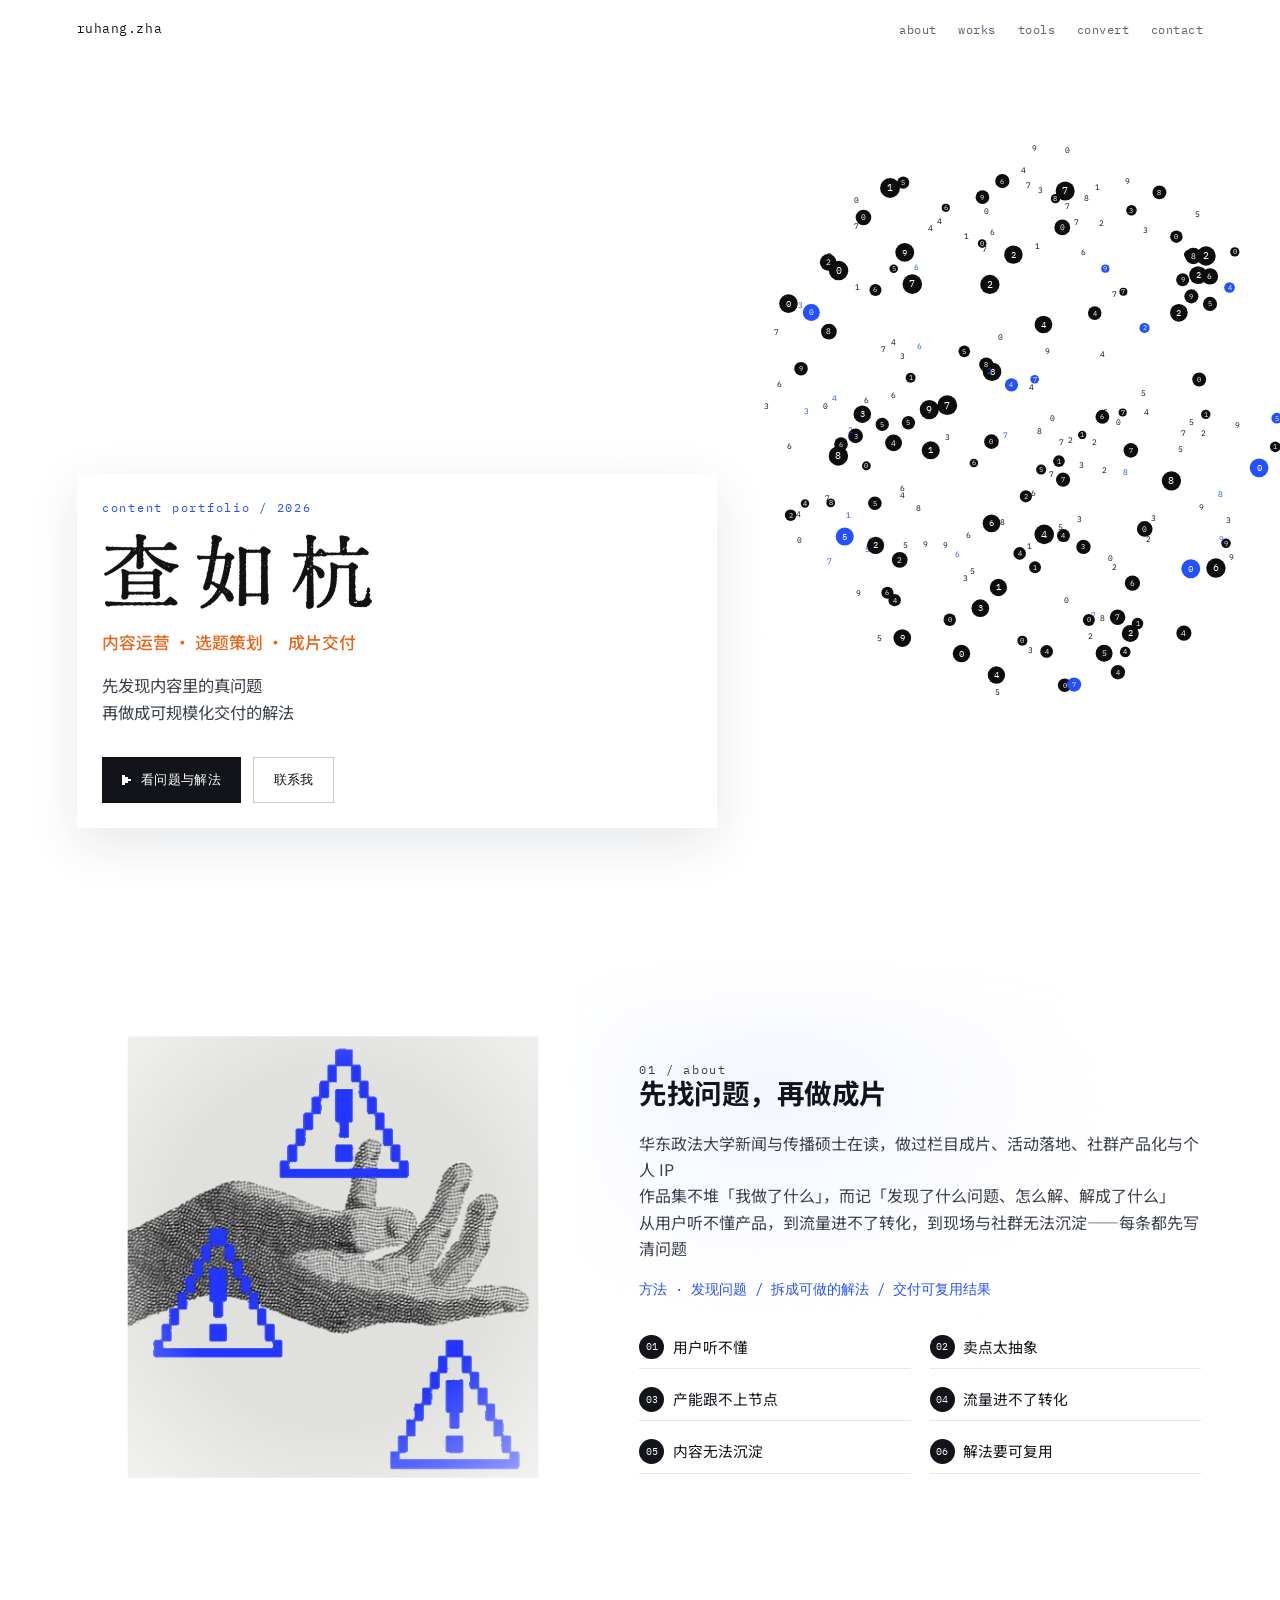
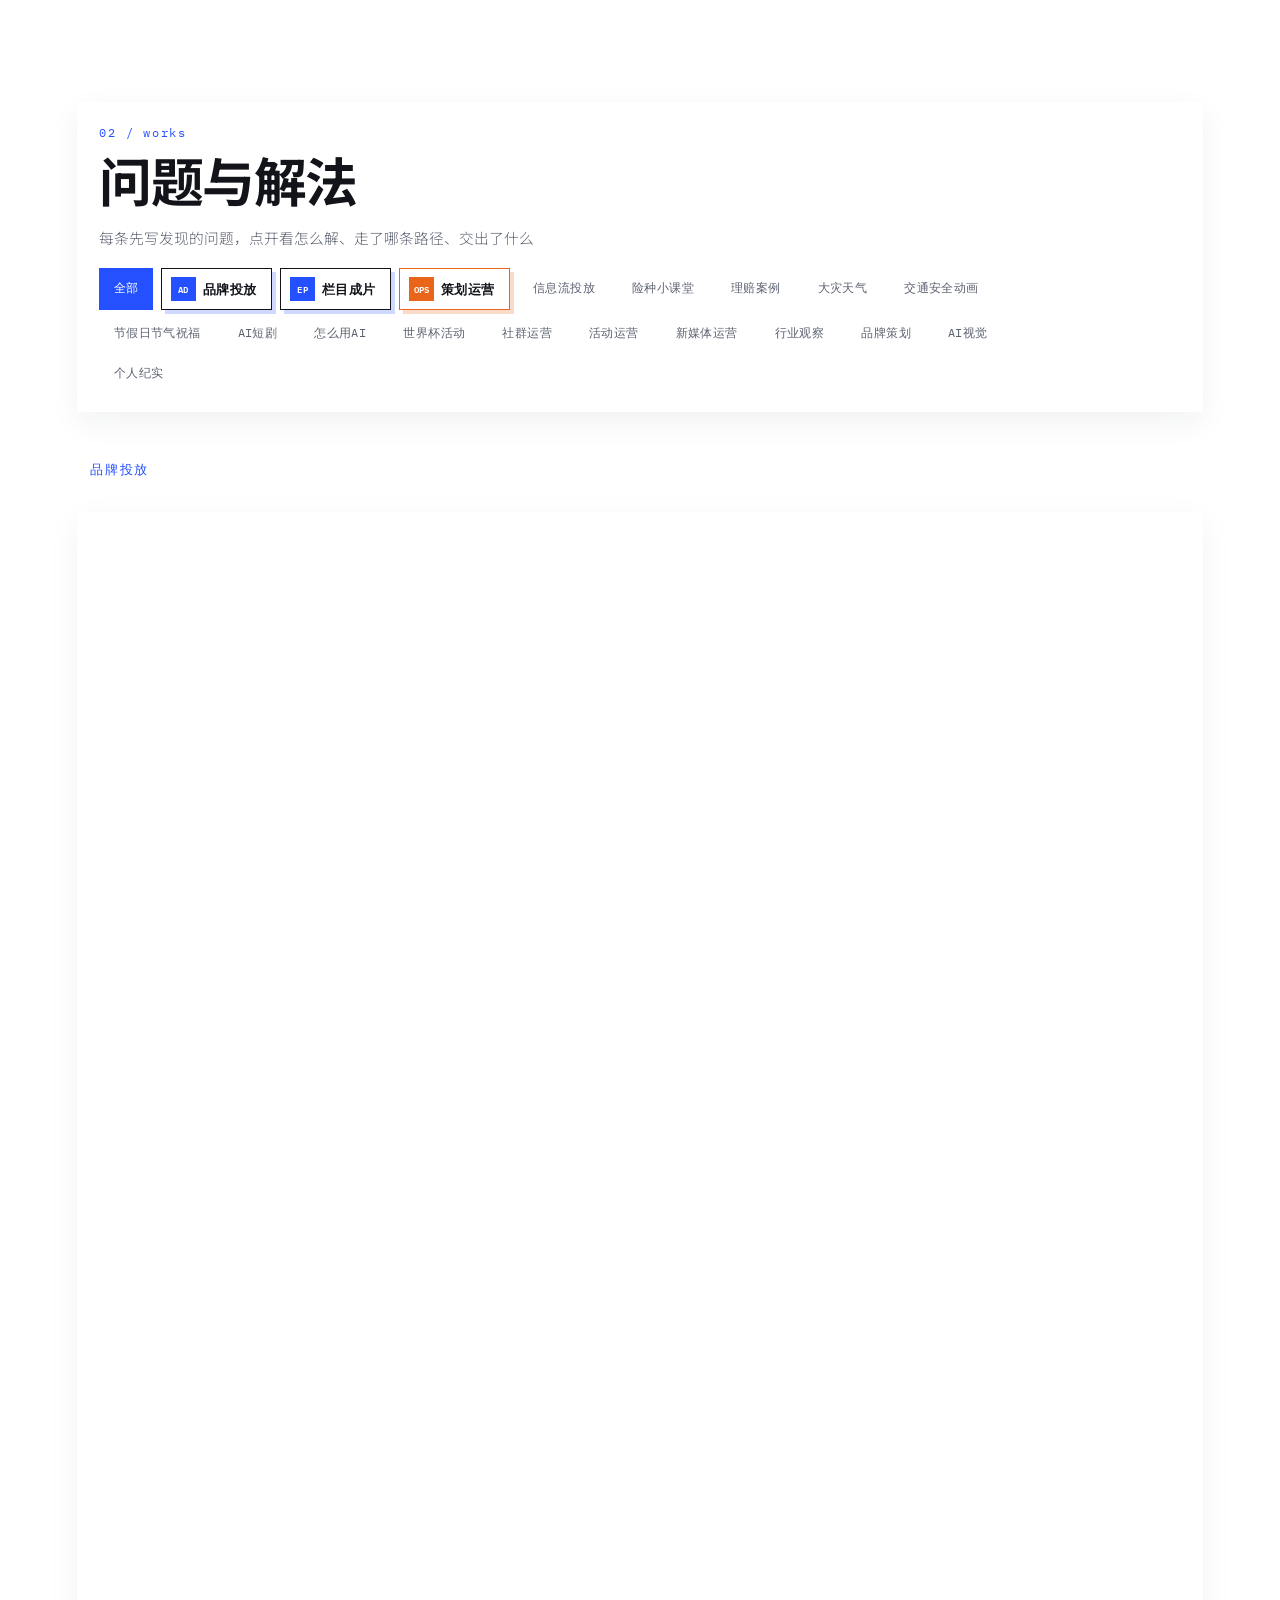
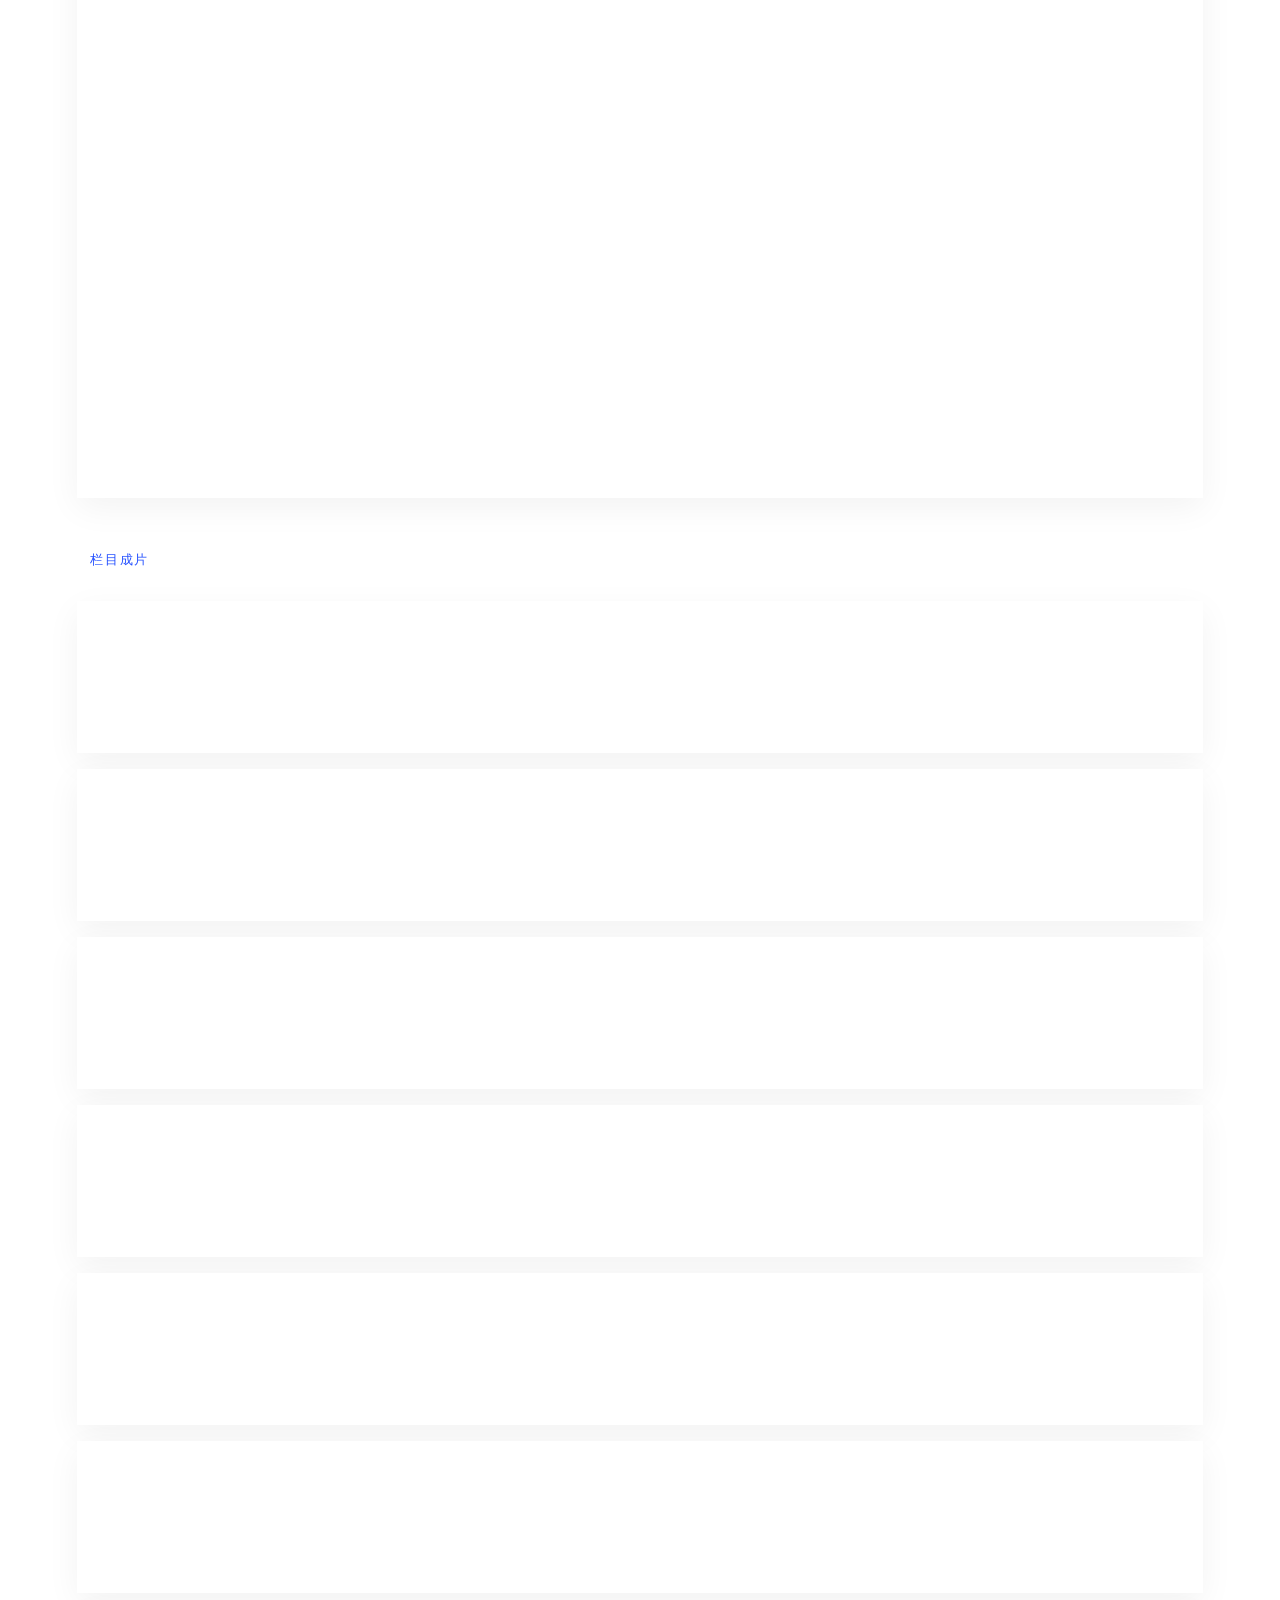
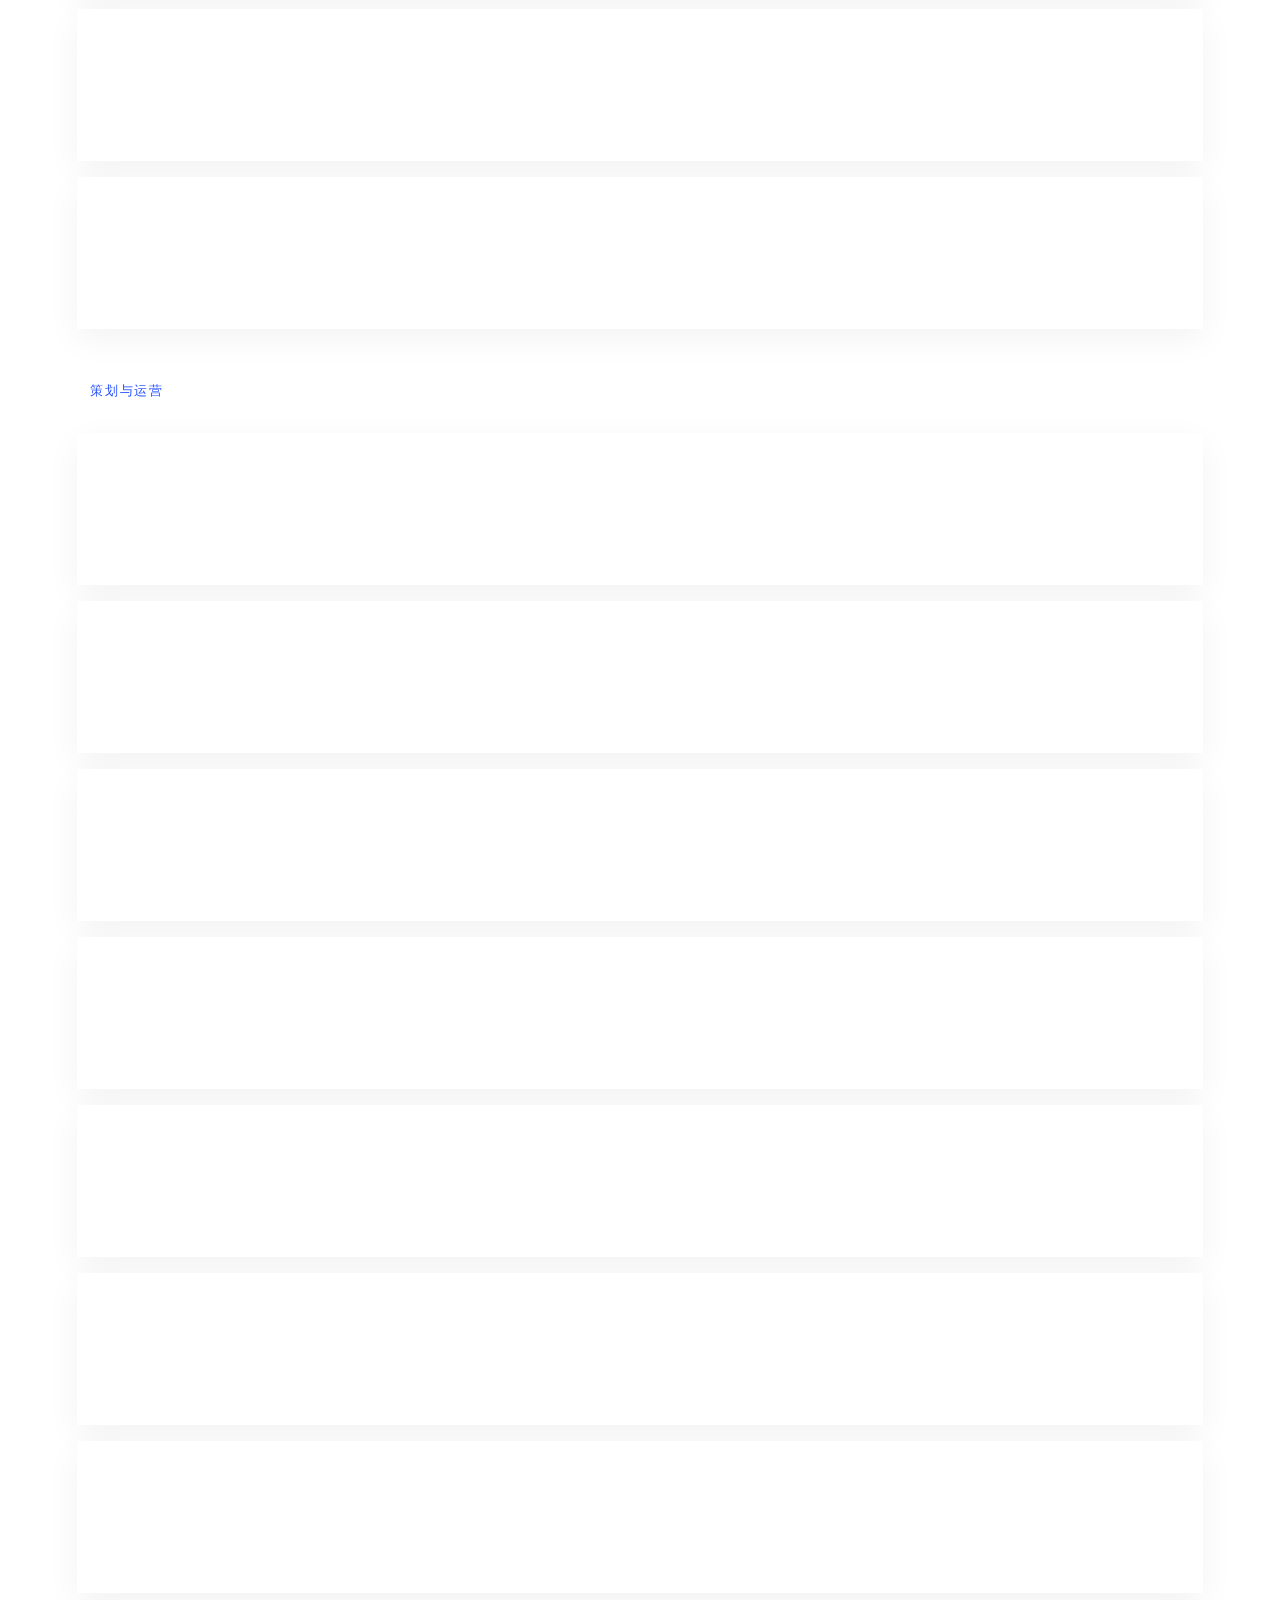
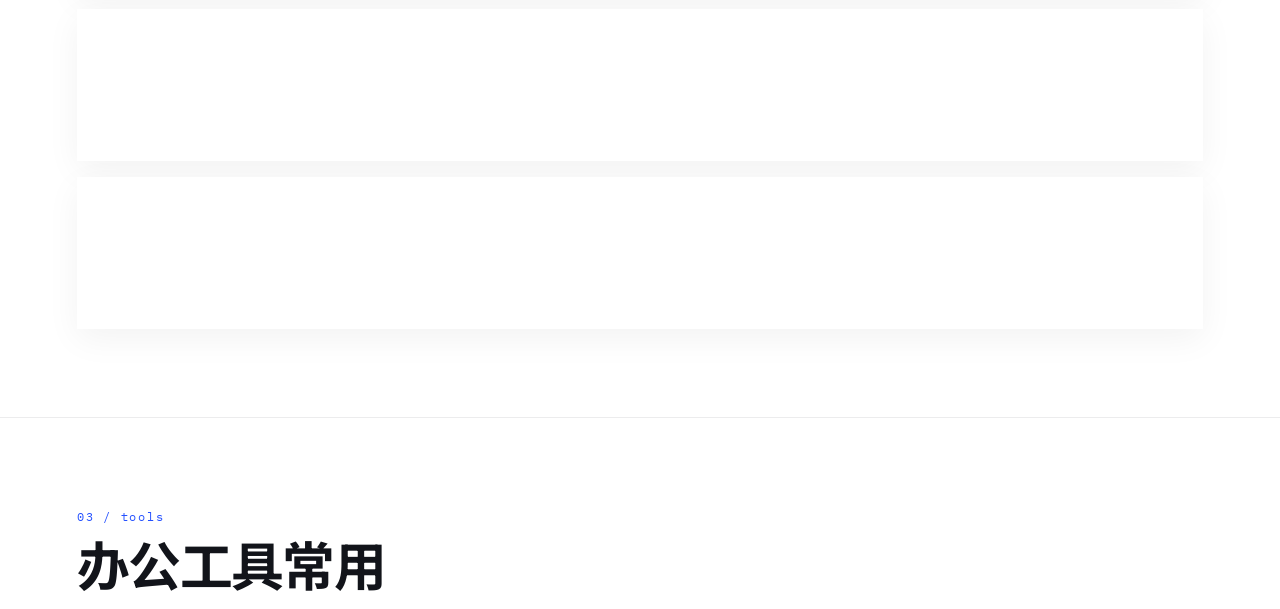
==== index.html @ 00131fa7 "Speed up first paint by shipping JPG covers and lighter page shell. Replace multi‑MB PNG covers with" ====
<!DOCTYPE html>
<html lang="zh-CN">
<head>
  <meta charset="UTF-8" />
  <meta name="viewport" content="width=device-width, initial-scale=1.0" />
  <title>查如杭 · 内容作品集</title>
  <meta name="description" content="查如杭 · 内容作品集。先找内容里的真问题，再做成可规模化交付的解法。" />
  <link rel="preconnect" href="https://fonts.googleapis.com" />
  <link rel="preconnect" href="https://fonts.gstatic.com" crossorigin />
  <link rel="preload" as="image" href="assets/hero-name-typewriter.jpg" fetchpriority="high" />
  <link href="https://fonts.googleapis.com/css2?family=IBM+Plex+Mono:wght@400;500&family=Noto+Sans+SC:wght@400;500;700&family=Noto+Serif+SC:wght@600;700&family=Syne:wght@600;700;800&display=swap" rel="stylesheet" media="print" onload="this.media='all'" />
  <noscript><link href="https://fonts.googleapis.com/css2?family=IBM+Plex+Mono:wght@400;500&family=Noto+Sans+SC:wght@400;500;700&family=Noto+Serif+SC:wght@600;700&family=Syne:wght@600;700;800&display=swap" rel="stylesheet" /></noscript>
  <link rel="stylesheet" href="styles.css?v=43" />
</head>
<body>
  <div class="page-bg" aria-hidden="true"></div>
  <div class="dot-grid" aria-hidden="true"></div>

  <header class="site-header">
    <a class="logo" href="#top">ruhang.zha</a>
    <nav class="nav">
      <a href="#about">about</a>
      <a href="#works">works</a>
      <a href="#stack">tools</a>
      <a href="convert/">convert</a>
      <a href="#contact">contact</a>
    </nav>
  </header>

  <main id="top">
    <section class="hero">
      <canvas class="hero-canvas" id="hero-canvas" aria-hidden="true"></canvas>
      <div class="hero-content">
        <p class="hero-brand">content portfolio / 2026</p>
        <h1 class="hero-name">
          <img src="assets/hero-name-typewriter.jpg" alt="查如杭" width="1237" height="366" decoding="async" fetchpriority="high" />
        </h1>
        <p class="hero-line">内容运营 · 选题策划 · 成片交付</p>
        <p class="hero-desc">先发现内容里的真问题<br />再做成可规模化交付的解法</p>
        <div class="hero-cta">
          <a class="btn btn-primary" href="#works">
            <span class="pixel-play" aria-hidden="true"></span>
            看问题与解法
          </a>
          <a class="btn btn-ghost" href="#contact">联系我</a>
        </div>
      </div>
    </section>

    <section class="about" id="about">
      <div class="about-grid">
        <div class="about-visual" aria-hidden="true">
          <img src="assets/ref-wire-padded.png?v=4" alt="" class="about-img" loading="lazy" decoding="async" />
        </div>
        <div class="about-copy">
          <p class="eyebrow">01 / about</p>
          <h2 class="section-title">先找问题，再做成片</h2>
          <p>华东政法大学新闻与传播硕士在读，做过栏目成片、活动落地、社群产品化与个人 IP<br />作品集不堆「我做了什么」，而记「发现了什么问题、怎么解、解成了什么」<br />从用户听不懂产品，到流量进不了转化，到现场与社群无法沉淀——每条都先写清问题</p>
          <p class="about-sub">方法 · 发现问题 / 拆成可做的解法 / 交付可复用结果</p>
          <ul class="about-tags">
            <li><i>01</i>用户听不懂</li>
            <li><i>02</i>卖点太抽象</li>
            <li><i>03</i>产能跟不上节点</li>
            <li><i>04</i>流量进不了转化</li>
            <li><i>05</i>内容无法沉淀</li>
            <li><i>06</i>解法要可复用</li>
          </ul>
        </div>
      </div>
    </section>

    <section class="works" id="works">
      <div class="works-head">
        <p class="eyebrow">02 / works</p>
        <h2 class="section-title">问题与解法</h2>
        <p class="works-lead">每条先写发现的问题，点开看怎么解、走了哪条路径、交出了什么</p>
        <div class="filters" id="filters" role="tablist" aria-label="作品筛选"></div>
      </div>
      <div class="works-list" id="works-list"></div>
    </section>

    <section class="stack" id="stack">
      <p class="eyebrow">03 / tools</p>
      <h2 class="section-title">办公工具常用</h2>
      <p class="stack-desc">日常内容生产与协作</p>
      <div class="stack-groups">
        <div class="stack-group">
          <h3>图片</h3>
          <div class="tool-list">
            <span class="tool-chip"><img loading="lazy" decoding="async" src="assets/icons/lovart.png" alt="" />Lovart</span>
            <span class="tool-chip"><img loading="lazy" decoding="async" src="assets/icons/midjourney.png?v=2" alt="" />Midjourney</span>
          </div>
        </div>
        <div class="stack-group">
          <h3>视频</h3>
          <div class="tool-list">
            <span class="tool-chip"><img loading="lazy" decoding="async" src="assets/icons/libtv.png" alt="" />LibTV</span>
            <span class="tool-chip"><img loading="lazy" decoding="async" src="assets/icons/oiioii.png" alt="" />oiioii</span>
            <span class="tool-chip"><img loading="lazy" decoding="async" src="assets/icons/jimeng.png" alt="" />即梦</span>
            <span class="tool-chip"><img loading="lazy" decoding="async" src="assets/icons/kling.png" alt="" />可灵</span>
            <span class="tool-chip"><img loading="lazy" decoding="async" src="assets/icons/tapnow.png" alt="" />TapNow</span>
          </div>
        </div>
        <div class="stack-group">
          <h3>AI 音乐</h3>
          <div class="tool-list">
            <span class="tool-chip"><img loading="lazy" decoding="async" src="assets/icons/suno.png" alt="" />Suno</span>
          </div>
        </div>
        <div class="stack-group">
          <h3>AI 音频</h3>
          <div class="tool-list">
            <span class="tool-chip"><img loading="lazy" decoding="async" src="assets/icons/fishaudio.png" alt="" />Fish Audio</span>
            <span class="tool-chip"><img loading="lazy" decoding="async" src="assets/icons/minimax.png" alt="" />Minimax</span>
          </div>
        </div>
        <div class="stack-group">
          <h3>后期</h3>
          <div class="tool-list">
            <span class="tool-chip"><img loading="lazy" decoding="async" src="assets/icons/jianying.png" alt="" />剪映</span>
            <span class="tool-chip"><img loading="lazy" decoding="async" src="assets/icons/capcut.png" alt="" />CapCut</span>
          </div>
        </div>
        <div class="stack-group">
          <h3>设计</h3>
          <div class="tool-list">
            <span class="tool-chip"><img loading="lazy" decoding="async" src="assets/icons/figma.svg" alt="" />Figma</span>
          </div>
        </div>
        <div class="stack-group">
          <h3>协作 / 知识库</h3>
          <div class="tool-list">
            <span class="tool-chip"><img loading="lazy" decoding="async" src="assets/icons/obsidian.svg" alt="" />Obsidian</span>
            <span class="tool-chip"><img loading="lazy" decoding="async" src="assets/icons/feishu.png" alt="" />飞书</span>
          </div>
        </div>
        <div class="stack-group">
          <h3>AI 工具</h3>
          <div class="tool-list">
            <span class="tool-chip"><img loading="lazy" decoding="async" src="assets/icons/cursor.png" alt="" />Cursor</span>
            <span class="tool-chip"><img loading="lazy" decoding="async" src="assets/icons/claude.png" alt="" />Claude Code</span>
          </div>
        </div>
      </div>
    </section>

    <section class="contact" id="contact">
      <p class="eyebrow">04 / contact</p>
      <h2 class="section-title">期待交流</h2>
      <p class="contact-desc">如有内容运营 / AIGC / 新媒体实习或校招机会，欢迎与我联系。</p>
      <div class="contact-rows">
        <a class="contact-row" href="mailto:3050932329@qq.com">
          <span>邮箱</span>
          <strong>3050932329@qq.com</strong>
        </a>
        <a class="contact-row" href="tel:+8619011445164">
          <span>电话</span>
          <strong>190-1144-5164</strong>
        </a>
        <div class="contact-row">
          <span>城市</span>
          <strong>上海</strong>
        </div>
        <div class="contact-row">
          <span>在读</span>
          <strong>华东政法大学 · 新闻与传播硕士</strong>
        </div>
      </div>
    </section>
  </main>

  <footer class="site-footer">
    <p>© <span id="year"></span> 查如杭 · content portfolio</p>
    <p class="footer-note">make things with data · hands · prompts · <a href="convert/">FreeConvert concept · image converter</a></p>
  </footer>

  <div class="player" id="player" hidden>
    <button class="player-close" id="player-close" aria-label="关闭">×</button>
    <div class="player-frame">
      <div class="player-media" id="player-media">
        <div class="player-loading" id="player-loading" hidden>
          <span class="player-loading__spin" aria-hidden="true"></span>
          <span>视频加载中…</span>
        </div>
        <video id="player-video" controls playsinline preload="none"></video>
      </div>
      <div class="player-meta">
        <h3 id="player-title"></h3>
        <p id="player-info"></p>
        <div id="player-detail" class="player-detail"></div>
      </div>
    </div>
  </div>

  <script src="works.js?v=43" defer></script>
  <script src="app.js?v=43" defer></script>
</body>
</html>
---- styles.css ----
:root {
  --bg: #ffffff;
  --bg-soft: #ffffff;
  --ink: #12141a;
  --muted: #5c6170;
  --line: rgba(18, 20, 26, 0.1);
  --glass: rgba(255, 255, 255, 0.92);
  --glass-strong: #ffffff;
  --blue: #2450ff;
  --blue-soft: rgba(36, 80, 255, 0.14);
  --cobalt: #1f4bff;
  --orange: #e8651a;
  --olive: #8a8f3d;
  --font-display: "Syne", "Noto Sans SC", sans-serif;
  --font-serif: "Noto Serif SC", "Songti SC", "STSong", serif;
  --font-body: "Noto Sans SC", "Syne", sans-serif;
  --font-mono: "IBM Plex Mono", ui-monospace, monospace;
  --ease: cubic-bezier(0.22, 1, 0.36, 1);
  --radius: 0;
  --blur: 18px;
}

*,
*::before,
*::after {
  box-sizing: border-box;
}

html {
  scroll-behavior: smooth;
}

body {
  margin: 0;
  min-height: 100vh;
  color: var(--ink);
  font-family: var(--font-body);
  background: #ffffff;
  line-height: 1.65;
  overflow-x: hidden;
}

.page-bg {
  position: fixed;
  inset: 0;
  z-index: 0;
  pointer-events: none;
  overflow: hidden;
  background: #ffffff;
}

.page-bg__pool,
.page-bg__caustic,
.page-bg__apple-stage,
.page-bg__apple,
.page-bg__ripple,
.page-bg__veil {
  display: none;
}

@keyframes pool-drift {
  from { transform: scale(1.02) translate3d(0, 0, 0); }
  to { transform: scale(1.08) translate3d(-1.5%, 1%, 0); }
}

@keyframes caustic-shift {
  from { opacity: 0.2; transform: translate3d(0, 0, 0); }
  to { opacity: 0.34; transform: translate3d(1%, -1%, 0); }
}

@keyframes apple-bob {
  0%, 100% { transform: translate3d(0, 0, 0) rotate(-1.5deg); }
  50% { transform: translate3d(0, -14px, 0) rotate(1.5deg); }
}

@keyframes ripple-out {
  0% {
    opacity: 0.55;
    transform: translate(-50%, -50%) scale(0.5);
  }
  70% {
    opacity: 0.12;
  }
  100% {
    opacity: 0;
    transform: translate(-50%, -50%) scale(1.55);
  }
}

@media (prefers-reduced-motion: reduce) {
  .page-bg__pool,
  .page-bg__caustic,
  .page-bg__apple,
  .page-bg__ripple {
    animation: none;
  }
}

.dot-grid {
  display: none;
}

a {
  color: inherit;
  text-decoration: none;
}

img,
video {
  display: block;
  max-width: 100%;
}

.site-header,
main,
.site-footer,
.player {
  position: relative;
  z-index: 1;
}

.site-header {
  position: fixed;
  top: 0;
  left: 0;
  right: 0;
  z-index: 40;
  display: flex;
  justify-content: space-between;
  align-items: center;
  padding: 1.15rem 6vw;
  background: linear-gradient(180deg, rgba(255, 255, 255, 0.9), rgba(255, 255, 255, 0.55));
  backdrop-filter: blur(var(--blur)) saturate(1.2);
  -webkit-backdrop-filter: blur(var(--blur)) saturate(1.2);
  border-bottom: 1px solid rgba(255, 255, 255, 0.65);
}

.logo {
  font-family: var(--font-mono);
  font-size: 0.82rem;
  letter-spacing: 0.04em;
  text-transform: lowercase;
}

.nav {
  display: flex;
  gap: 1.35rem;
  font-family: var(--font-mono);
  font-size: 0.78rem;
  letter-spacing: 0.04em;
  text-transform: lowercase;
  color: var(--muted);
}

.nav a:hover {
  color: var(--blue);
}

.hero {
  position: relative;
  min-height: 100vh;
  display: grid;
  align-items: end;
  padding: 7rem 6vw 4.5rem;
  overflow: hidden;
}

.hero-canvas {
  position: absolute;
  inset: 0;
  width: 100%;
  height: 100%;
  z-index: 0;
}

.hero-content {
  position: relative;
  z-index: 1;
  max-width: 640px;
  padding: 1.4rem 1.5rem 1.5rem;
  background: var(--glass);
  border: 1px solid rgba(255, 255, 255, 0.85);
  box-shadow: 0 16px 48px rgba(18, 30, 50, 0.1);
  backdrop-filter: blur(22px) saturate(1.2);
  -webkit-backdrop-filter: blur(22px) saturate(1.2);
  animation: rise 0.9s var(--ease) both;
}

.hero-brand,
.eyebrow {
  margin: 0 0 0.85rem;
  font-family: var(--font-mono);
  font-size: 0.78rem;
  letter-spacing: 0.14em;
  text-transform: lowercase;
  color: var(--blue);
}

.hero-name {
  margin: 0;
  line-height: 0;
  max-width: min(100%, 17rem);
}

.hero-name img {
  width: 100%;
  height: auto;
}

.hero-line {
  margin: 1.1rem 0 0;
  font-size: 1.05rem;
  font-weight: 500;
  color: var(--orange);
}

.hero-desc {
  margin: 0.95rem 0 0;
  max-width: 32rem;
  color: #3a3f4c;
  font-size: 1.02rem;
  font-weight: 400;
}

.hero-cta {
  display: flex;
  flex-wrap: wrap;
  gap: 0.75rem;
  margin-top: 2rem;
}

.btn {
  display: inline-flex;
  align-items: center;
  gap: 0.55rem;
  min-height: 2.85rem;
  padding: 0 1.2rem;
  border: 1.5px solid transparent;
  font-family: var(--font-mono);
  font-size: 0.82rem;
  letter-spacing: 0.03em;
  transition: transform 0.25s var(--ease), background 0.25s var(--ease), color 0.25s var(--ease), border-color 0.25s var(--ease);
}

.btn:hover {
  transform: translateY(-2px);
}

.btn-primary {
  background: var(--ink);
  color: #fff;
}

.btn-primary:hover {
  background: var(--blue);
}

.btn-ghost {
  border-color: rgba(18, 20, 26, 0.22);
  background: var(--glass);
  backdrop-filter: blur(8px);
  -webkit-backdrop-filter: blur(8px);
}

.btn-ghost:hover {
  border-color: var(--blue);
  color: var(--blue);
}

.pixel-play {
  width: 10px;
  height: 10px;
  background:
    linear-gradient(#fff, #fff) 0 0 / 3px 10px no-repeat,
    linear-gradient(#fff, #fff) 3px 2px / 3px 6px no-repeat,
    linear-gradient(#fff, #fff) 6px 4px / 3px 2px no-repeat;
}

.about,
.works,
.stack,
.contact {
  padding: 5.5rem 6vw;
}

.section-title {
  margin: 0;
  font-family: var(--font-display);
  font-size: clamp(2rem, 4.8vw, 3.3rem);
  font-weight: 700;
  line-height: 1.12;
  letter-spacing: -0.03em;
}

.about-grid {
  display: grid;
  grid-template-columns: 0.95fr 1.05fr;
  gap: 2.5rem 3rem;
  align-items: center;
}

.about-visual {
  position: relative;
  aspect-ratio: 1 / 1.05;
  padding: 0;
  background: transparent;
  border: none;
  box-shadow: none;
  overflow: visible;
  -webkit-mask-image: radial-gradient(
    ellipse 78% 78% at 50% 48%,
    #000 42%,
    rgba(0, 0, 0, 0.55) 68%,
    transparent 100%
  );
  mask-image: radial-gradient(
    ellipse 78% 78% at 50% 48%,
    #000 42%,
    rgba(0, 0, 0, 0.55) 68%,
    transparent 100%
  );
}

.about-visual::before {
  content: "";
  position: absolute;
  inset: 12%;
  border-radius: 48% 44% 50% 46%;
  background:
    radial-gradient(ellipse at 45% 40%, rgba(164, 186, 255, 0.18), transparent 70%),
    radial-gradient(ellipse at 55% 65%, rgba(255, 255, 255, 0.35), transparent 62%);
  filter: blur(22px);
  z-index: 0;
  pointer-events: none;
}

.about-visual::after {
  display: none;
}

.about-img {
  position: relative;
  z-index: 1;
  width: 100%;
  height: 100%;
  object-fit: contain;
  object-position: center center;
  transform: scale(0.96);
  filter: none;
  mix-blend-mode: normal;
}

.about-copy {
  position: relative;
  padding: 0.35rem 0.15rem 0.2rem;
  background: transparent;
  border: none;
  box-shadow: none;
}

.about-copy::before {
  content: "";
  position: absolute;
  inset: -8% -6% -10% -8%;
  z-index: -1;
  background:
    radial-gradient(ellipse 70% 55% at 28% 18%, rgba(36, 80, 255, 0.05), transparent 70%),
    radial-gradient(ellipse 85% 70% at 60% 55%, rgba(255, 255, 255, 0.55), transparent 72%);
  filter: blur(28px);
  pointer-events: none;
}

.about-copy .section-title {
  color: var(--ink);
  font-size: clamp(1.35rem, 2.15vw, 1.95rem);
  line-height: 1.25;
  letter-spacing: -0.02em;
  white-space: nowrap;
}

.about-copy p {
  margin: 1rem 0 0;
  color: #3a3f4c;
  font-weight: 400;
}

.about-sub {
  color: var(--blue) !important;
  font-family: var(--font-mono);
  font-size: 0.86rem !important;
  font-weight: 400 !important;
}

.about-tags {
  display: grid;
  grid-template-columns: 1fr 1fr;
  gap: 0.55rem 1.2rem;
  margin: 1.6rem 0 0;
  padding: 0;
  list-style: none;
}

.about-tags li {
  display: flex;
  align-items: center;
  gap: 0.55rem;
  padding: 0.55rem 0;
  border-bottom: 1px solid var(--line);
  font-size: 0.92rem;
}

.about-tags i {
  display: inline-grid;
  place-items: center;
  width: 1.55rem;
  height: 1.55rem;
  border-radius: 50%;
  background: var(--ink);
  color: #fff;
  font-family: var(--font-mono);
  font-style: normal;
  font-size: 0.65rem;
}

.works-head {
  margin-bottom: 2.2rem;
  padding: 1.2rem 1.35rem 1.35rem;
  background: rgba(255, 255, 255, 0.9);
  border: 1px solid rgba(255, 255, 255, 0.95);
  box-shadow: 0 10px 28px rgba(18, 30, 50, 0.06);
  backdrop-filter: blur(16px);
  -webkit-backdrop-filter: blur(16px);
}

.works-group-title {
  margin: 1.6rem 0 0.4rem;
  padding: 0.55rem 0.85rem;
  display: inline-block;
  background: rgba(255, 255, 255, 0.88);
  font-family: var(--font-mono);
  font-size: 0.82rem;
  font-weight: 500;
  letter-spacing: 0.12em;
  text-transform: uppercase;
  color: var(--blue);
}

.works-group-title:first-child {
  margin-top: 0.2rem;
}

.filters {
  display: flex;
  flex-wrap: wrap;
  gap: 0.5rem;
  max-width: 920px;
  margin-top: 1.15rem;
}

.filter-btn {
  appearance: none;
  border: 1px solid rgba(255, 255, 255, 0.55);
  background: var(--glass);
  color: var(--muted);
  padding: 0.4rem 0.85rem;
  font-family: var(--font-mono);
  font-size: 0.76rem;
  letter-spacing: 0.03em;
  cursor: pointer;
  backdrop-filter: blur(10px);
  -webkit-backdrop-filter: blur(10px);
  transition: all 0.25s var(--ease);
}

.filter-btn:hover,
.filter-btn.active {
  color: #fff;
  background: var(--blue);
  border-color: var(--blue);
}

.filter-btn.filter-group {
  display: inline-flex;
  align-items: center;
  gap: 0.45rem;
  min-height: 2.4rem;
  padding: 0.45rem 0.95rem 0.45rem 0.55rem;
  border: 1.5px solid var(--ink);
  background: #fff;
  color: var(--ink);
  font-size: 0.84rem;
  font-weight: 600;
  letter-spacing: 0.02em;
  box-shadow: 4px 4px 0 rgba(36, 80, 255, 0.22);
}

.filter-btn.filter-group-personal {
  border-color: var(--orange);
  box-shadow: 4px 4px 0 rgba(232, 101, 26, 0.24);
}

.filter-btn.filter-group:hover,
.filter-btn.filter-group.active {
  background: var(--ink);
  border-color: var(--ink);
  color: #fff;
  box-shadow: 4px 4px 0 rgba(36, 80, 255, 0.35);
}

.filter-btn.filter-group-personal:hover,
.filter-btn.filter-group-personal.active {
  background: var(--orange);
  border-color: var(--orange);
  color: #fff;
  box-shadow: 4px 4px 0 rgba(232, 101, 26, 0.35);
}

.filter-group-mark {
  display: inline-grid;
  place-items: center;
  width: 1.55rem;
  height: 1.55rem;
  background: var(--blue);
  color: #fff;
  font-size: 0.58rem;
  font-weight: 600;
  letter-spacing: 0.04em;
}

.filter-group-personal .filter-group-mark {
  background: var(--orange);
}

.filter-btn.filter-group.active .filter-group-mark,
.filter-btn.filter-group:hover .filter-group-mark {
  background: #fff;
  color: var(--ink);
}

.filter-btn.filter-group-personal.active .filter-group-mark,
.filter-btn.filter-group-personal:hover .filter-group-mark {
  background: #fff;
  color: var(--orange);
}

.works-list {
  display: flex;
  flex-direction: column;
  gap: 1rem;
}

.work-item {
  display: flex;
  align-items: stretch;
  min-height: 0;
  background: var(--glass);
  border: 1px solid rgba(255, 255, 255, 0.6);
  border-top: 1px solid rgba(255, 255, 255, 0.6);
  backdrop-filter: blur(var(--blur)) saturate(1.1);
  -webkit-backdrop-filter: blur(var(--blur)) saturate(1.1);
  box-shadow: 0 10px 32px rgba(18, 20, 26, 0.05);
  cursor: pointer;
  content-visibility: auto;
  contain-intrinsic-size: auto 220px;
  transition: transform 0.4s var(--ease), box-shadow 0.4s var(--ease), background 0.4s var(--ease);
  animation: rise 0.75s var(--ease) both;
}

.work-item:hover {
  transform: translateY(-3px);
  background: var(--glass-strong);
  box-shadow: 0 16px 40px rgba(36, 80, 255, 0.12);
}

.work-item[data-accent="orange"]:hover {
  box-shadow: 0 16px 40px rgba(232, 101, 26, 0.14);
}

.work-media {
  position: relative;
  flex: 0 0 112px;
  width: 112px;
  height: 150px;
  align-self: center;
  background: #d5dae3;
  overflow: hidden;
}

.work-media img {
  position: absolute;
  inset: 0;
  width: 100%;
  height: 100%;
  max-width: none;
  object-fit: cover;
  object-position: center top;
  filter: grayscale(0.15) contrast(1.05);
  transition: transform 0.7s var(--ease), filter 0.7s var(--ease);
}

.work-item:hover .work-media img {
  transform: scale(1.04);
  filter: grayscale(0) contrast(1.08);
}

.work-media::after {
  content: "";
  position: absolute;
  inset: 0;
  background: radial-gradient(circle, rgba(13, 13, 13, 0.2) 1px, transparent 1.2px);
  background-size: 7px 7px;
  opacity: 0.28;
  mix-blend-mode: multiply;
  pointer-events: none;
  transition: opacity 0.4s var(--ease);
}

.work-item:hover .work-media::after {
  opacity: 0.08;
}

.work-play {
  position: absolute;
  inset: 0;
  display: grid;
  place-items: center;
  z-index: 1;
}

.work-badge {
  position: absolute;
  top: 0.55rem;
  left: 0.55rem;
  z-index: 2;
  padding: 0.18rem 0.45rem;
  background: rgba(18, 20, 26, 0.82);
  color: #fff;
  font-family: var(--font-mono);
  font-size: 0.62rem;
  letter-spacing: 0.04em;
}

.work-play span {
  width: 2.4rem;
  height: 2.4rem;
  display: grid;
  place-items: center;
  border-radius: 50%;
  background: var(--ink);
  color: #fff;
  font-family: var(--font-mono);
  font-size: 0.68rem;
  transition: transform 0.3s var(--ease), background 0.3s var(--ease);
}

.work-item:hover .work-play span {
  transform: scale(1.08);
  background: var(--blue);
}

.work-item[data-accent="orange"]:hover .work-play span {
  background: var(--orange);
}

.work-body {
  display: flex;
  flex: 1 1 auto;
  flex-direction: column;
  justify-content: center;
  min-width: 0;
  padding: 1.15rem 1.4rem 1.15rem 1.25rem;
}

.work-meta {
  display: flex;
  flex-wrap: wrap;
  gap: 0.55rem;
  margin-bottom: 0.75rem;
  font-family: var(--font-mono);
  font-size: 0.72rem;
  letter-spacing: 0.06em;
  text-transform: uppercase;
  color: var(--muted);
}

.work-meta .index-dot {
  display: inline-grid;
  place-items: center;
  width: 1.35rem;
  height: 1.35rem;
  border-radius: 50%;
  background: var(--ink);
  color: #fff;
  font-size: 0.62rem;
}

.work-title {
  margin: 0;
  font-family: var(--font-display);
  font-size: clamp(1.45rem, 2.8vw, 2.1rem);
  font-weight: 700;
  line-height: 1.2;
  letter-spacing: -0.02em;
}

.work-desc {
  margin: 0.75rem 0 0;
  color: var(--muted);
  font-size: 0.95rem;
  font-weight: 300;
  max-width: 40rem;
}

.work-problem-label {
  display: inline-block;
  margin-right: 0.45rem;
  padding: 0.08rem 0.38rem;
  border: 1px solid rgba(36, 80, 255, 0.28);
  border-radius: 2px;
  font-family: var(--font-mono);
  font-size: 0.62rem;
  font-weight: 500;
  letter-spacing: 0.12em;
  text-transform: uppercase;
  color: var(--blue);
  vertical-align: 0.08em;
}

.works-lead {
  margin: 0.65rem 0 0;
  max-width: 36rem;
  color: var(--muted);
  font-size: 0.92rem;
  font-weight: 300;
}

.work-empty {
  padding: 2.5rem 0;
  color: var(--muted);
  border-top: 1px solid var(--line);
}

.stack,
.contact {
  border-top: 1px solid rgba(18, 20, 26, 0.08);
}

.stack > .eyebrow,
.stack > .section-title,
.stack > .stack-desc,
.contact > .eyebrow,
.contact > .section-title,
.contact > .contact-desc {
  position: relative;
}

.stack-desc,
.contact-desc {
  margin: 0.75rem 0 2rem;
  color: #3a3f4c;
}

.stack-groups {
  display: grid;
  grid-template-columns: repeat(2, minmax(0, 1fr));
  gap: 1.4rem 2rem;
  padding: 1.2rem 1.35rem 1.4rem;
  background: rgba(255, 255, 255, 0.9);
  border: 1px solid rgba(255, 255, 255, 0.95);
  box-shadow: 0 10px 28px rgba(18, 30, 50, 0.06);
  backdrop-filter: blur(16px);
  -webkit-backdrop-filter: blur(16px);
}

.contact-rows {
  display: flex;
  flex-direction: column;
  max-width: 560px;
  padding: 0.4rem 1.35rem 0.6rem;
  background: rgba(255, 255, 255, 0.9);
  border: 1px solid rgba(255, 255, 255, 0.95);
  box-shadow: 0 10px 28px rgba(18, 30, 50, 0.06);
  backdrop-filter: blur(16px);
  -webkit-backdrop-filter: blur(16px);
}

.stack-group {
  padding: 1.2rem 0;
  border-top: 1px solid var(--line);
}

.stack-group h3 {
  margin: 0 0 0.85rem;
  font-family: var(--font-mono);
  font-size: 0.78rem;
  font-weight: 500;
  letter-spacing: 0.08em;
  text-transform: uppercase;
  color: var(--blue);
}

.tool-list {
  display: flex;
  flex-wrap: wrap;
  gap: 0.55rem;
}

.tool-chip {
  display: inline-flex;
  align-items: center;
  gap: 0.45rem;
  padding: 0.4rem 0.7rem 0.4rem 0.4rem;
  border: 1px solid rgba(255, 255, 255, 0.55);
  background: var(--glass);
  backdrop-filter: blur(10px);
  -webkit-backdrop-filter: blur(10px);
  font-size: 0.9rem;
  font-weight: 500;
  transition: border-color 0.25s var(--ease), transform 0.25s var(--ease), box-shadow 0.25s var(--ease), background 0.25s var(--ease);
}

.tool-chip img {
  width: 1.45rem;
  height: 1.45rem;
  object-fit: contain;
  border-radius: 4px;
  background: #fff;
}

.tool-chip:hover {
  transform: translateY(-2px);
  border-color: rgba(36, 80, 255, 0.45);
  box-shadow: 4px 4px 0 rgba(36, 80, 255, 0.12);
}

.contact-row {
  display: flex;
  justify-content: space-between;
  gap: 1rem;
  padding: 1.1rem 0;
  border-bottom: 1px solid var(--line);
}

.contact-row span {
  font-family: var(--font-mono);
  font-size: 0.78rem;
  color: var(--muted);
}

.contact-row:hover strong {
  color: var(--blue);
}

.site-footer {
  display: flex;
  flex-wrap: wrap;
  justify-content: space-between;
  gap: 0.6rem;
  padding: 1.8rem 6vw 2.8rem;
  color: var(--muted);
  font-family: var(--font-mono);
  font-size: 0.75rem;
}

.footer-note {
  margin: 0;
  letter-spacing: 0.04em;
}

.footer-note a {
  color: var(--ink);
  text-decoration: underline;
  text-underline-offset: 3px;
}

.footer-note a:hover {
  color: var(--blue);
}

.player {
  position: fixed;
  inset: 0;
  z-index: 60;
  display: flex;
  flex-direction: column;
  align-items: center;
  justify-content: flex-start;
  overflow-x: hidden;
  overflow-y: auto;
  -webkit-overflow-scrolling: touch;
  overscroll-behavior: contain;
  padding: 1.25rem 1.25rem 2.5rem;
  background: rgba(243, 243, 241, 0.62);
  backdrop-filter: blur(22px) saturate(1.15);
  -webkit-backdrop-filter: blur(22px) saturate(1.15);
}

.player[hidden] {
  display: none;
}

.player-frame {
  width: min(920px, 100%);
  margin: 0.5rem auto 1.5rem;
  flex: 0 0 auto;
  background: var(--glass-strong);
  border: 1px solid rgba(255, 255, 255, 0.7);
  box-shadow: 0 24px 60px rgba(36, 80, 255, 0.14);
  backdrop-filter: blur(20px);
  -webkit-backdrop-filter: blur(20px);
}

.player-media {
  position: relative;
  background: #0d0d0d;
}

.player-frame video {
  width: 100%;
  max-height: min(56vh, 520px);
  aspect-ratio: 16 / 9;
  object-fit: contain;
  background: #0d0d0d;
  display: block;
}

.player-loading {
  position: absolute;
  inset: 0;
  z-index: 2;
  display: flex;
  flex-direction: column;
  align-items: center;
  justify-content: center;
  gap: 0.65rem;
  background: rgba(8, 10, 16, 0.72);
  color: rgba(255, 255, 255, 0.92);
  font-family: var(--font-mono);
  font-size: 0.78rem;
  letter-spacing: 0.06em;
  pointer-events: none;
}

.player-loading[hidden] {
  display: none;
}

.player-loading__spin {
  width: 1.35rem;
  height: 1.35rem;
  border: 2px solid rgba(255, 255, 255, 0.25);
  border-top-color: #fff;
  border-radius: 50%;
  animation: player-spin 0.7s linear infinite;
}

@keyframes player-spin {
  to {
    transform: rotate(360deg);
  }
}

.player-media[hidden] {
  display: none;
}

.player-meta {
  padding: 1.1rem 1.25rem 1.8rem;
}

.player-meta h3 {
  margin: 0;
  font-family: var(--font-display);
  font-size: 1.45rem;
  font-weight: 700;
}

.player-meta > p {
  margin: 0.35rem 0 0;
  font-family: var(--font-mono);
  font-size: 0.78rem;
  color: var(--muted);
}

.player-detail {
  margin-top: 1rem;
  display: flex;
  flex-direction: column;
  gap: 0.85rem;
}

.detail-gallery {
  display: grid;
  grid-template-columns: 1fr 1fr;
  gap: 0.65rem;
  margin-bottom: 0.4rem;
}

.detail-gallery--wide .detail-shot--hero {
  grid-column: 1 / -1;
}

.detail-shot {
  margin: 0;
  border: 1px solid var(--line);
  background: #ececea;
  overflow: hidden;
  transition: border-color 0.25s var(--ease), transform 0.25s var(--ease);
}

.detail-shot:hover {
  border-color: rgba(36, 80, 255, 0.35);
  transform: translateY(-1px);
}

.detail-shot img {
  width: 100%;
  aspect-ratio: 16 / 9;
  object-fit: contain;
  display: block;
  background: #ececea;
}

.detail-shot--hero img {
  aspect-ratio: 16 / 9;
  max-height: min(52vh, 480px);
  object-fit: contain;
  background: linear-gradient(165deg, #f7f6f3, #e8e9ed);
}

.player--deck .player-frame {
  width: min(1080px, 100%);
}

.player--deck .player-meta h3 {
  font-family: var(--font-serif);
  font-size: clamp(1.35rem, 2.4vw, 1.75rem);
}

.player-hero-img {
  width: 100%;
  max-height: min(56vh, 520px);
  aspect-ratio: 16 / 9;
  object-fit: contain;
  display: block;
  background: #ececea;
}

@media (max-width: 640px) {
  .detail-gallery {
    grid-template-columns: 1fr;
  }

  .detail-gallery--wide .detail-shot--hero {
    grid-column: auto;
  }
}

.episode-list {
  display: flex;
  flex-wrap: wrap;
  gap: 0.45rem;
  margin-bottom: 0.2rem;
}

.episode-btn {
  appearance: none;
  border: 1px solid rgba(18, 20, 26, 0.16);
  background: rgba(255, 255, 255, 0.65);
  color: var(--muted);
  padding: 0.35rem 0.75rem;
  font-family: var(--font-mono);
  font-size: 0.74rem;
  letter-spacing: 0.03em;
  cursor: pointer;
  transition: all 0.2s var(--ease);
}

.episode-btn:hover {
  border-color: rgba(36, 80, 255, 0.4);
  color: var(--blue);
}

.episode-btn.active {
  background: var(--ink);
  border-color: var(--ink);
  color: #fff;
}

.detail-row span {
  display: block;
  margin-bottom: 0.2rem;
  font-family: var(--font-mono);
  font-size: 0.7rem;
  letter-spacing: 0.1em;
  text-transform: uppercase;
  color: var(--blue);
}

.detail-row p {
  margin: 0;
  color: var(--muted);
  font-size: 0.94rem;
  font-weight: 300;
}

.detail-row--problem p {
  color: var(--ink);
  font-weight: 400;
}

.detail-links {
  margin: 0;
  padding: 0;
  list-style: none;
  display: grid;
  gap: 0.55rem;
}

.detail-links a {
  color: var(--blue);
  font-weight: 600;
  text-decoration: none;
  border-bottom: 1px solid rgba(36, 80, 255, 0.28);
}

.detail-links a:hover {
  border-bottom-color: var(--blue);
}

.detail-links .link-note {
  display: block;
  margin-top: 0.15rem;
  color: var(--muted);
  font-size: 0.82rem;
  font-weight: 300;
}

.player-close {
  position: sticky;
  top: 0.35rem;
  align-self: flex-end;
  z-index: 2;
  width: 2.5rem;
  height: 2.5rem;
  margin: 0 0 0.35rem;
  flex: 0 0 auto;
  border: 1px solid rgba(255, 255, 255, 0.65);
  border-radius: 50%;
  background: var(--glass-strong);
  backdrop-filter: blur(10px);
  -webkit-backdrop-filter: blur(10px);
  color: var(--ink);
  font-size: 1.35rem;
  line-height: 1;
  cursor: pointer;
}

.player-close:hover {
  background: var(--blue);
  border-color: var(--blue);
  color: #fff;
}

@keyframes rise {
  from {
    opacity: 0;
    transform: translateY(18px);
  }
  to {
    opacity: 1;
    transform: translateY(0);
  }
}

@media (max-width: 860px) {
  .about-grid,
  .stack-groups {
    grid-template-columns: 1fr;
  }

  .page-bg__apple-stage {
    left: 58%;
    top: 62%;
    width: min(58vw, 300px);
    height: min(58vw, 300px);
  }

  .page-bg__pool {
    object-position: 60% 40%;
  }

  .hero {
    align-items: center;
    padding-top: 6.5rem;
  }

  .about-visual {
    max-width: 360px;
    -webkit-mask-image: radial-gradient(
      ellipse 82% 82% at 50% 48%,
      #000 48%,
      rgba(0, 0, 0, 0.5) 72%,
      transparent 100%
    );
    mask-image: radial-gradient(
      ellipse 82% 82% at 50% 48%,
      #000 48%,
      rgba(0, 0, 0, 0.5) 72%,
      transparent 100%
    );
  }

  .about-copy .section-title {
    white-space: normal;
    font-size: clamp(1.45rem, 6.2vw, 1.85rem);
  }

  .work-item {
    flex-direction: column;
    align-items: stretch;
  }

  .work-media {
    flex: 0 0 auto;
    width: 100%;
    max-width: none;
    height: 180px;
    align-self: stretch;
  }

  .work-media img {
    position: absolute;
    max-width: none;
  }

  .work-body {
    padding: 1.1rem 1.15rem 1.25rem;
  }

  .nav {
    gap: 0.85rem;
    font-size: 0.72rem;
  }
}

@media (prefers-reduced-motion: reduce) {
  *,
  *::before,
  *::after {
    animation: none !important;
    transition: none !important;
  }
}
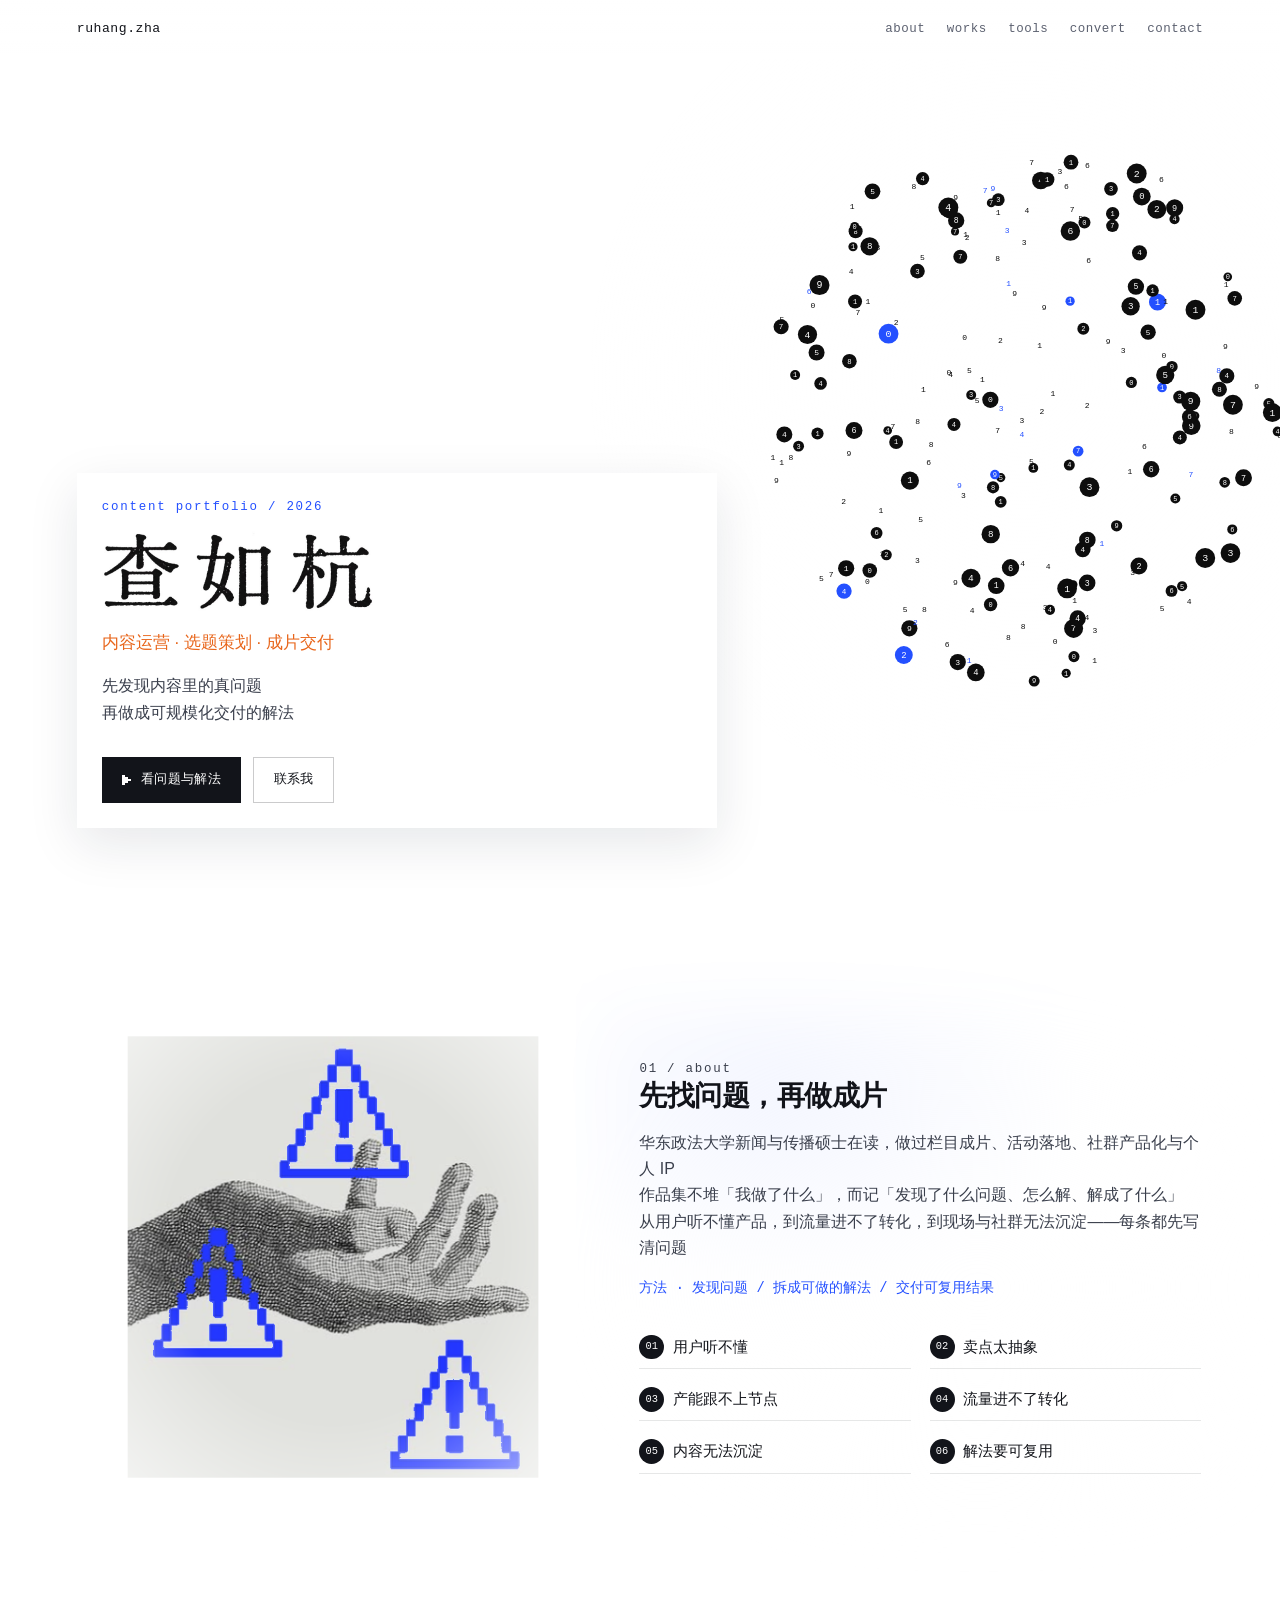
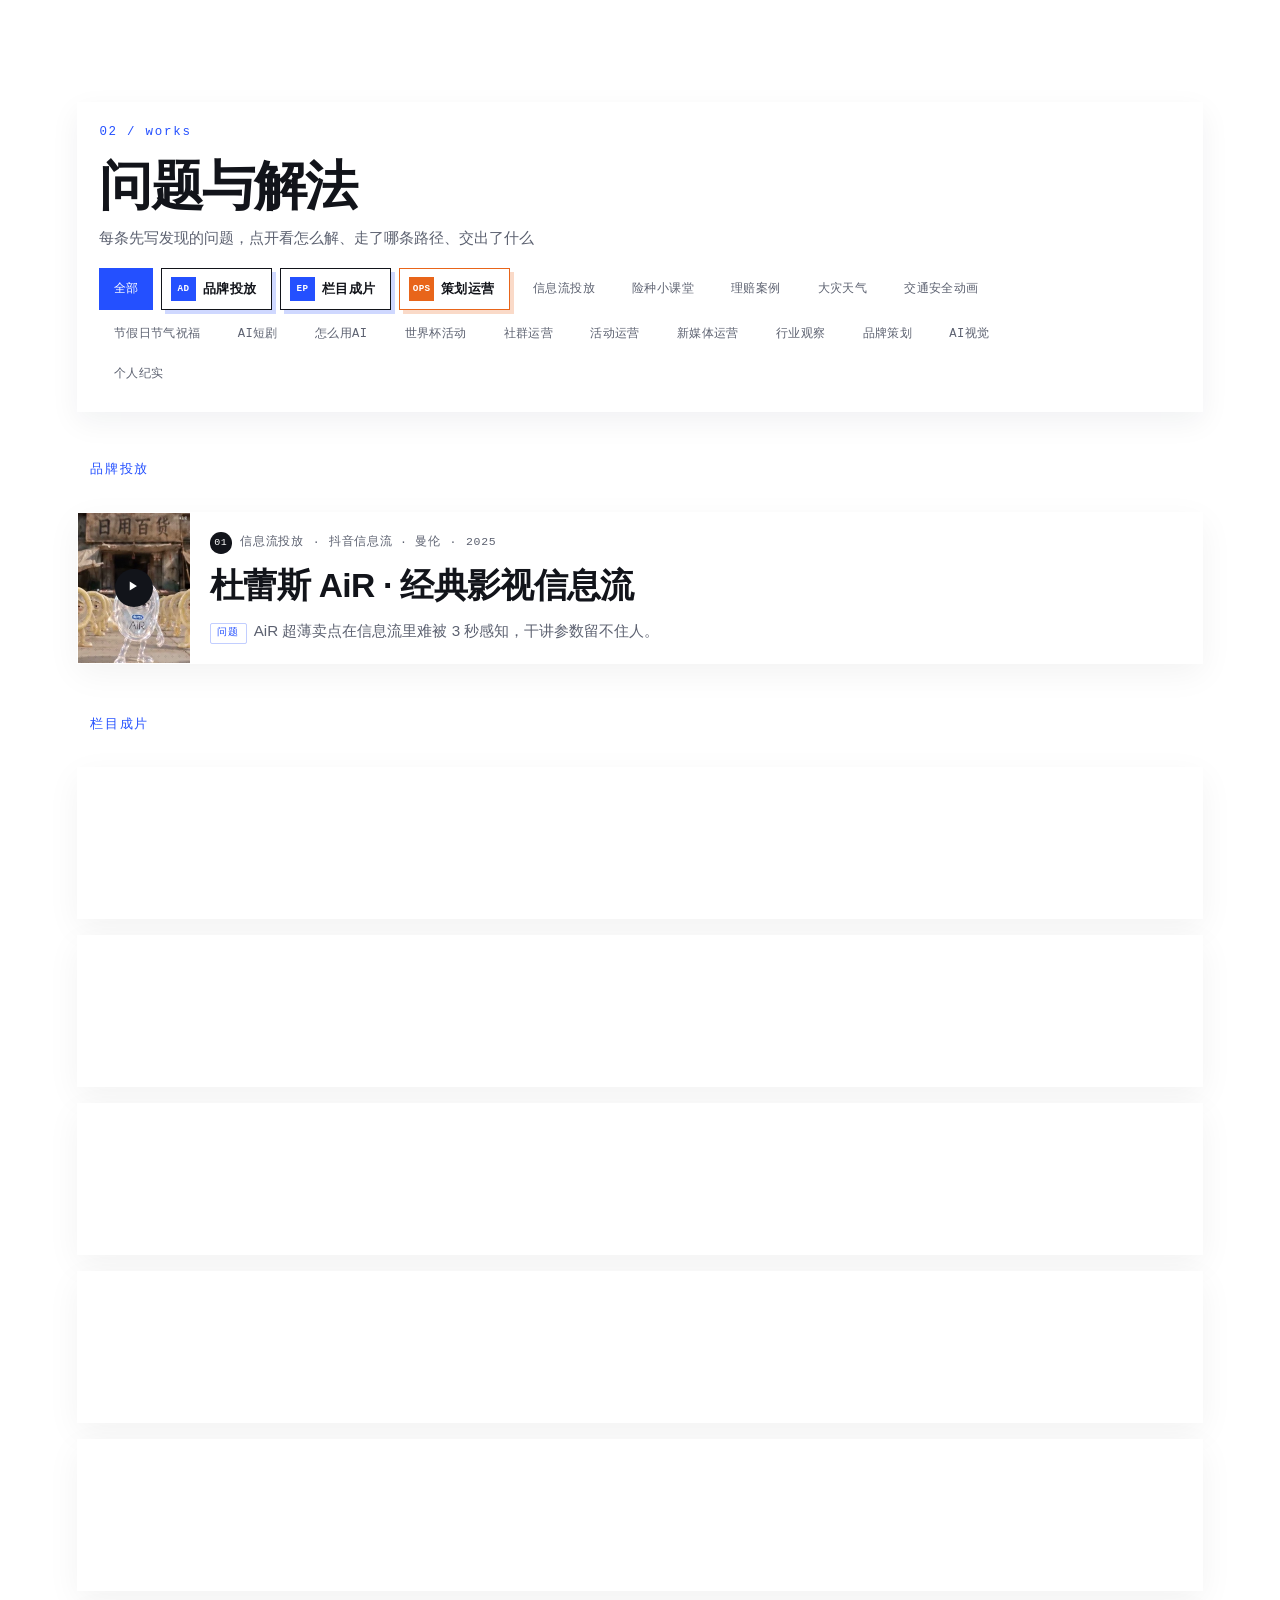
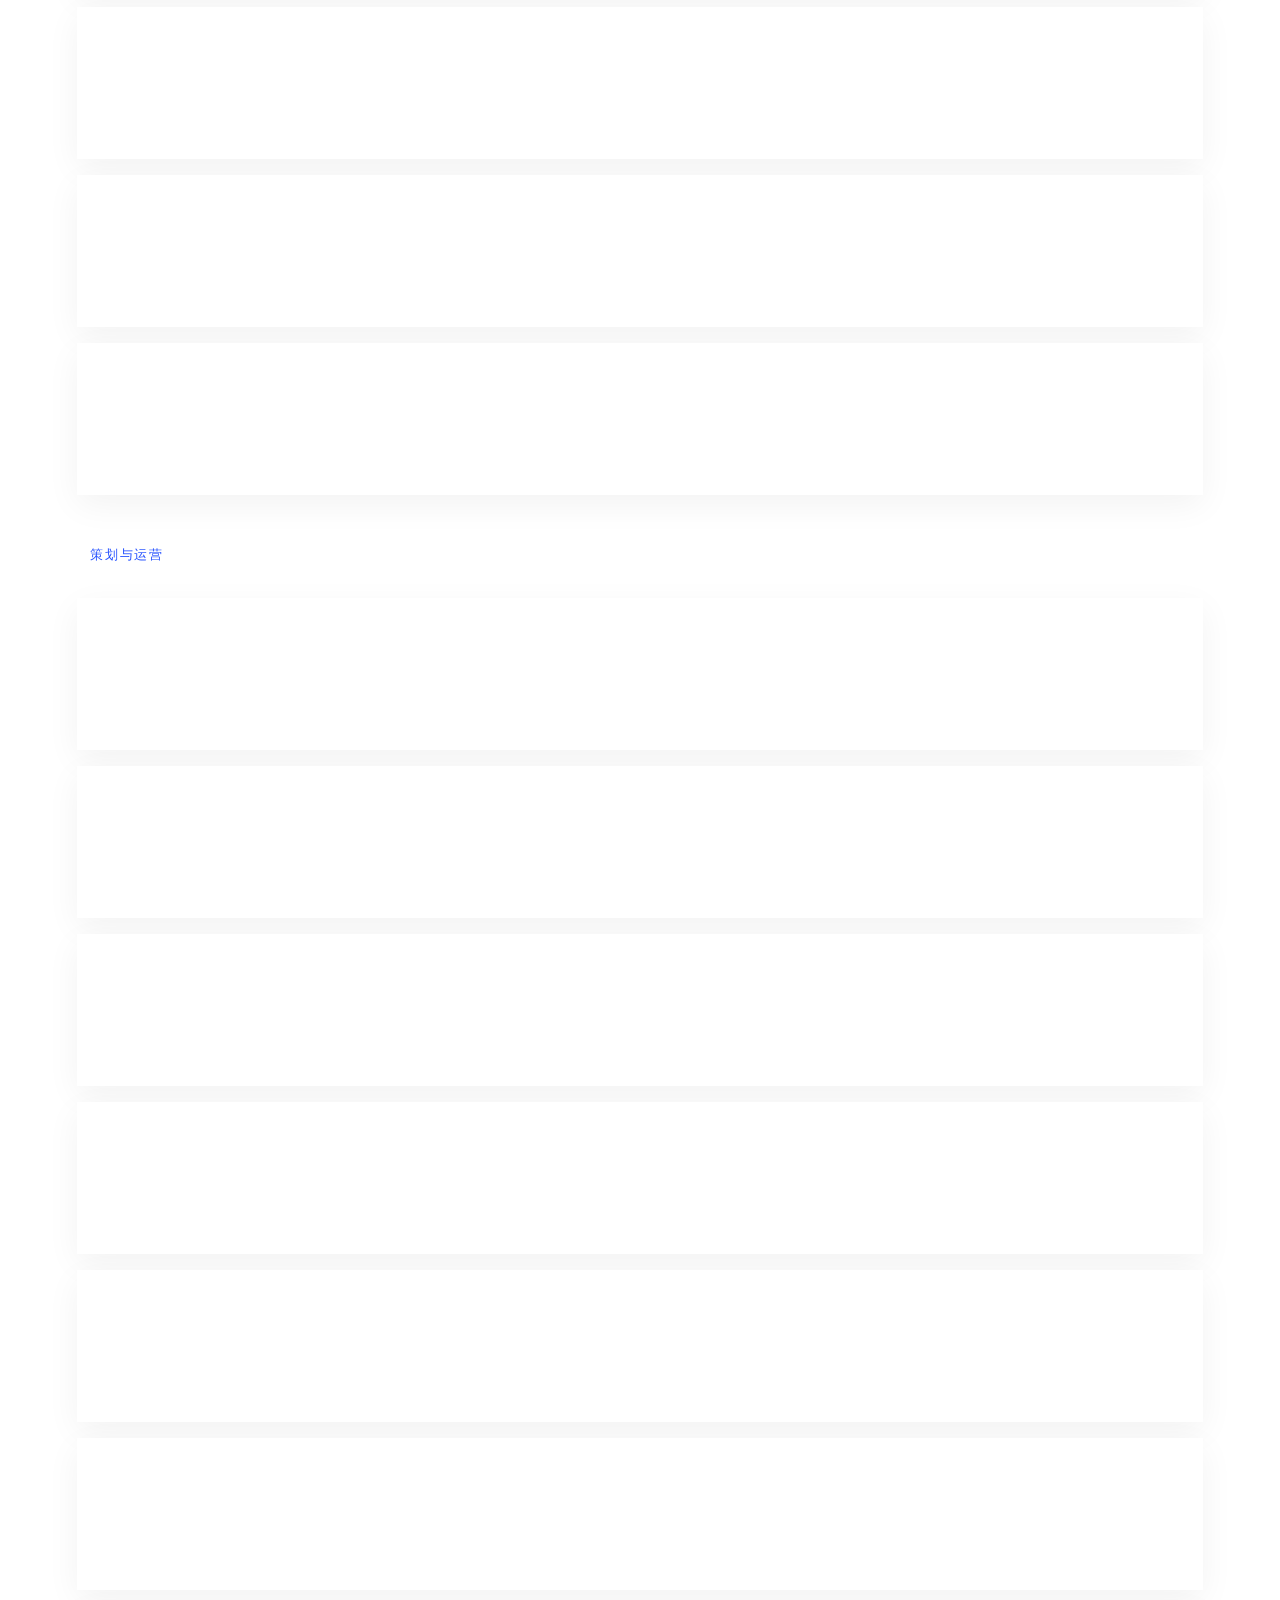
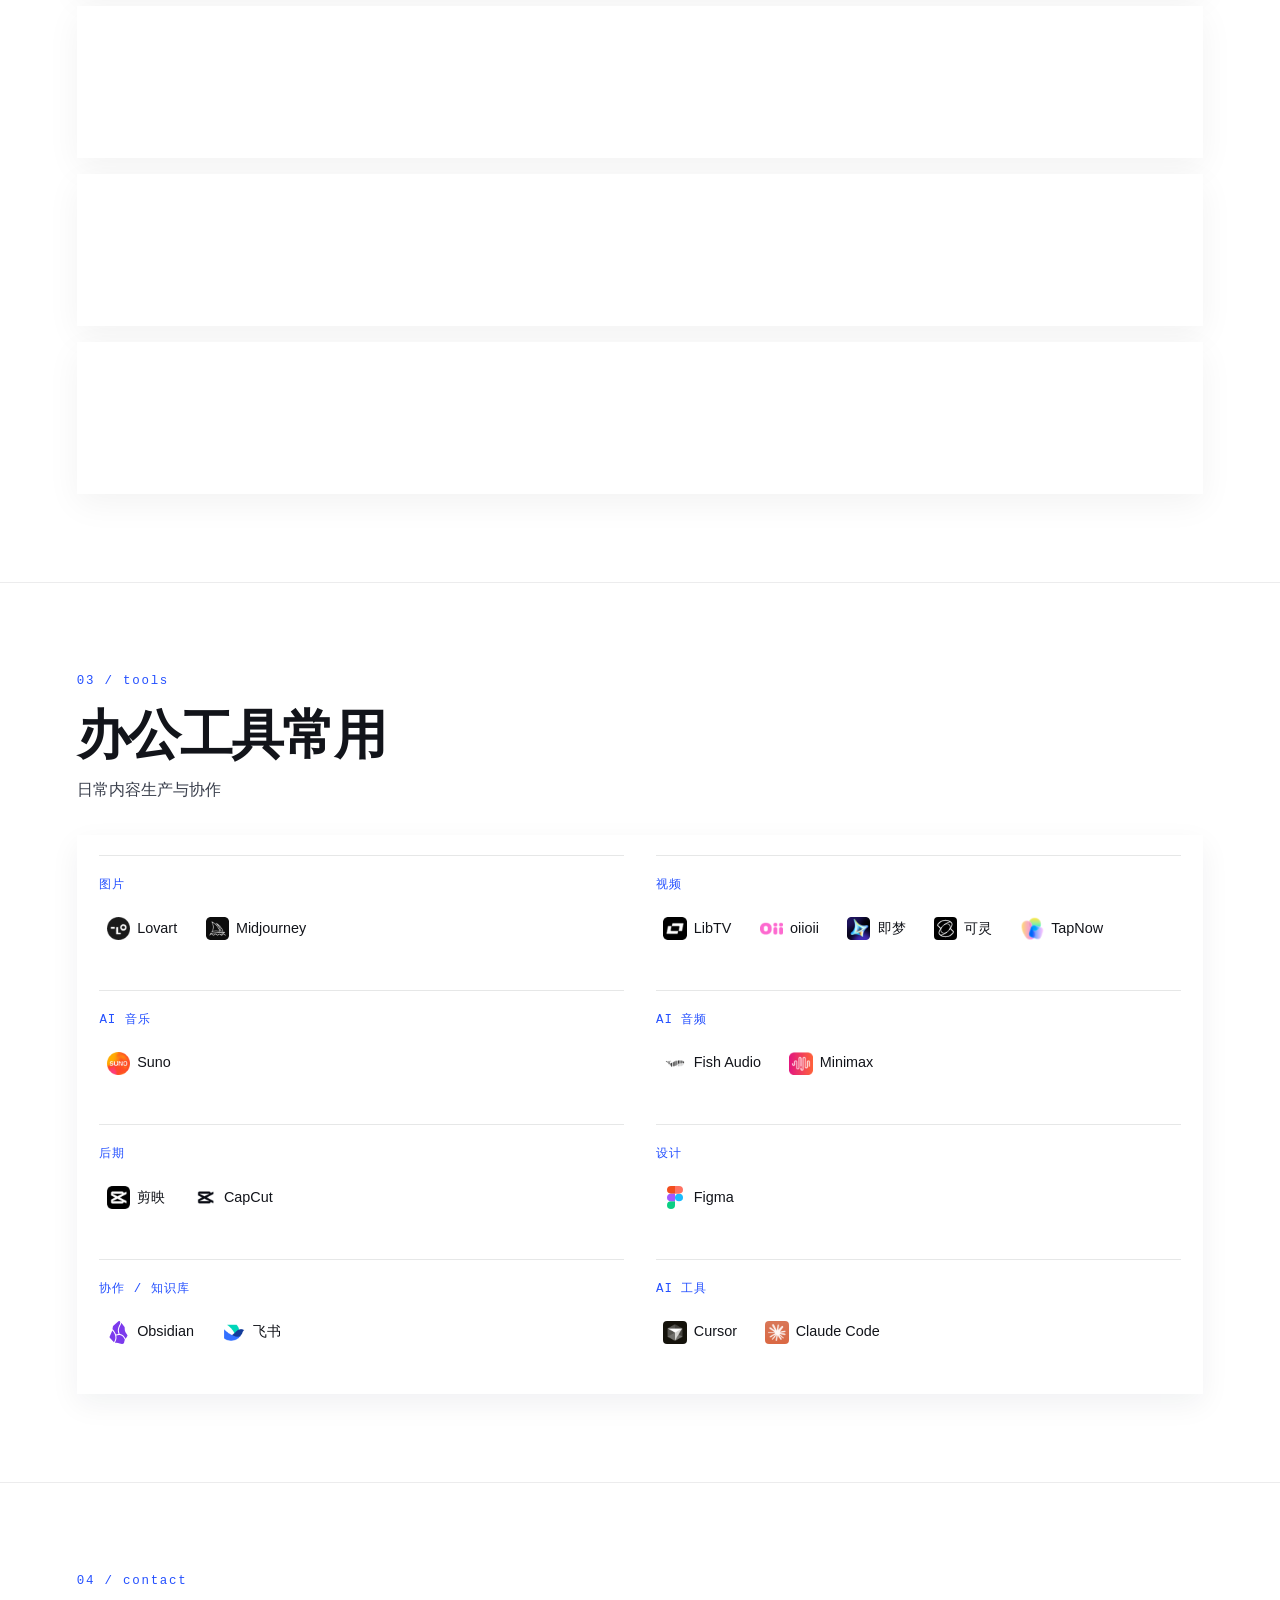
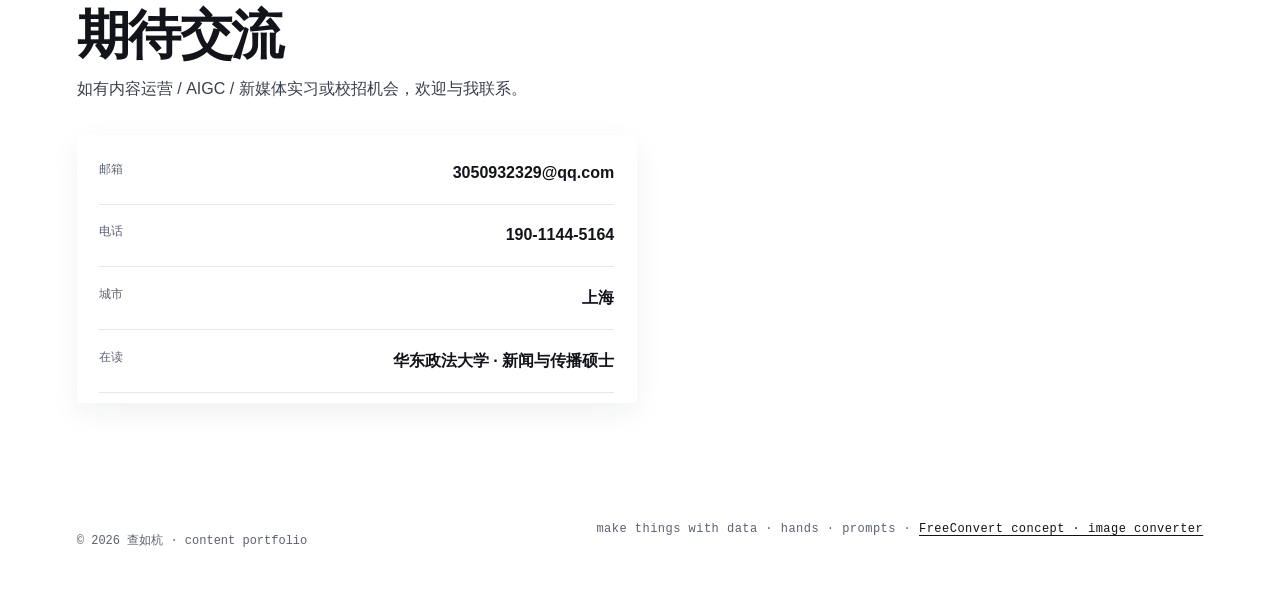
==== commit 968f76ad: "Cut portfolio first-load latency for public visitors. Drop Google Fonts (often blocked/slow in CN), " ====
--- a/index.html
+++ b/index.html
@@ -5,12 +5,8 @@
   <meta name="viewport" content="width=device-width, initial-scale=1.0" />
   <title>查如杭 · 内容作品集</title>
   <meta name="description" content="查如杭 · 内容作品集。先找内容里的真问题，再做成可规模化交付的解法。" />
-  <link rel="preconnect" href="https://fonts.googleapis.com" />
-  <link rel="preconnect" href="https://fonts.gstatic.com" crossorigin />
   <link rel="preload" as="image" href="assets/hero-name-typewriter.jpg" fetchpriority="high" />
-  <link href="https://fonts.googleapis.com/css2?family=IBM+Plex+Mono:wght@400;500&family=Noto+Sans+SC:wght@400;500;700&family=Noto+Serif+SC:wght@600;700&family=Syne:wght@600;700;800&display=swap" rel="stylesheet" media="print" onload="this.media='all'" />
-  <noscript><link href="https://fonts.googleapis.com/css2?family=IBM+Plex+Mono:wght@400;500&family=Noto+Sans+SC:wght@400;500;700&family=Noto+Serif+SC:wght@600;700&family=Syne:wght@600;700;800&display=swap" rel="stylesheet" /></noscript>
-  <link rel="stylesheet" href="styles.css?v=43" />
+  <link rel="stylesheet" href="styles.css?v=44" />
 </head>
 <body>
   <div class="page-bg" aria-hidden="true"></div>
@@ -192,7 +188,7 @@
     </div>
   </div>
 
-  <script src="works.js?v=43" defer></script>
-  <script src="app.js?v=43" defer></script>
+  <script src="works.js?v=44" defer></script>
+  <script src="app.js?v=44" defer></script>
 </body>
 </html>
--- a/styles.css
+++ b/styles.css
@@ -11,10 +11,11 @@
   --cobalt: #1f4bff;
   --orange: #e8651a;
   --olive: #8a8f3d;
-  --font-display: "Syne", "Noto Sans SC", sans-serif;
-  --font-serif: "Noto Serif SC", "Songti SC", "STSong", serif;
-  --font-body: "Noto Sans SC", "Syne", sans-serif;
-  --font-mono: "IBM Plex Mono", ui-monospace, monospace;
+  /* System stack: no Google Fonts round-trip (slow / blocked in CN) */
+  --font-display: "Avenir Next", "PingFang SC", "Hiragino Sans GB", "Microsoft YaHei", sans-serif;
+  --font-serif: "Songti SC", "STSong", "Noto Serif CJK SC", "Source Han Serif SC", serif;
+  --font-body: "PingFang SC", "Hiragino Sans GB", "Microsoft YaHei", "Noto Sans CJK SC", sans-serif;
+  --font-mono: ui-monospace, "SF Mono", Menlo, Consolas, monospace;
   --ease: cubic-bezier(0.22, 1, 0.36, 1);
   --radius: 0;
   --blur: 18px;
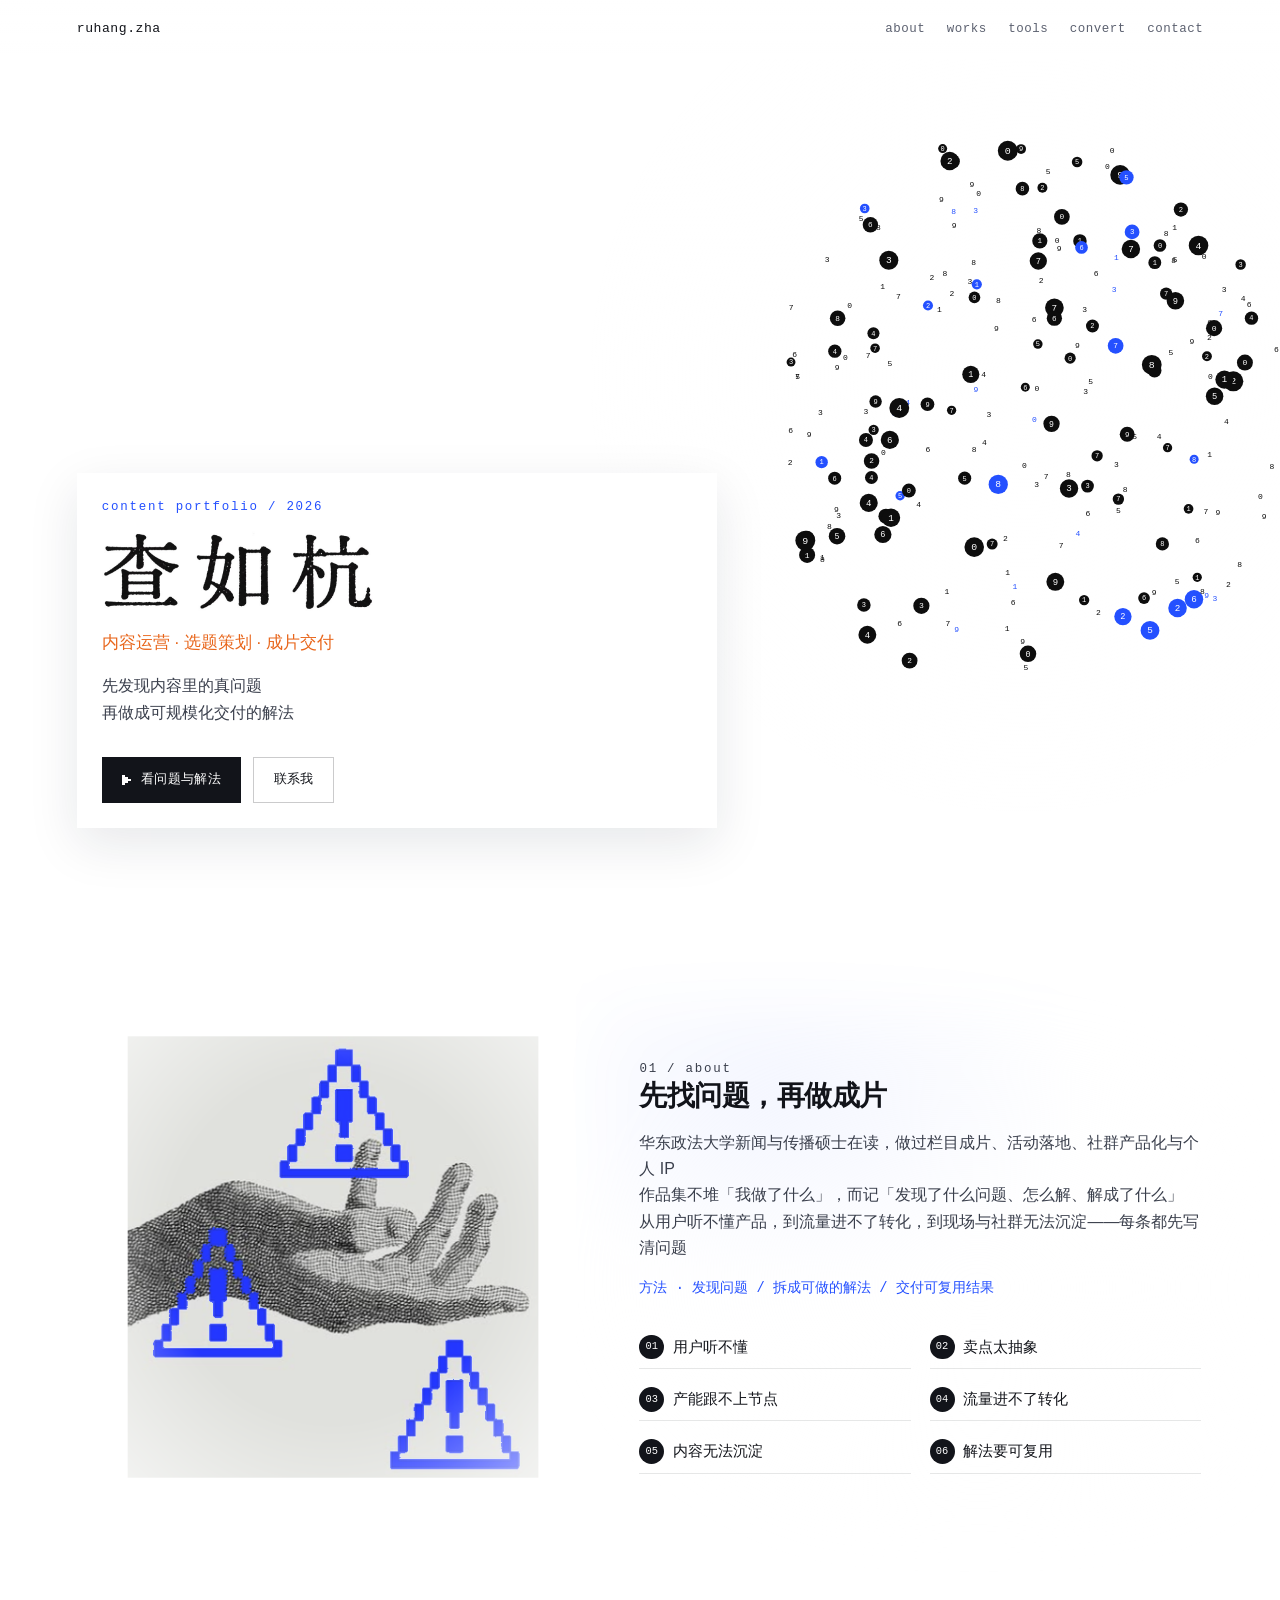
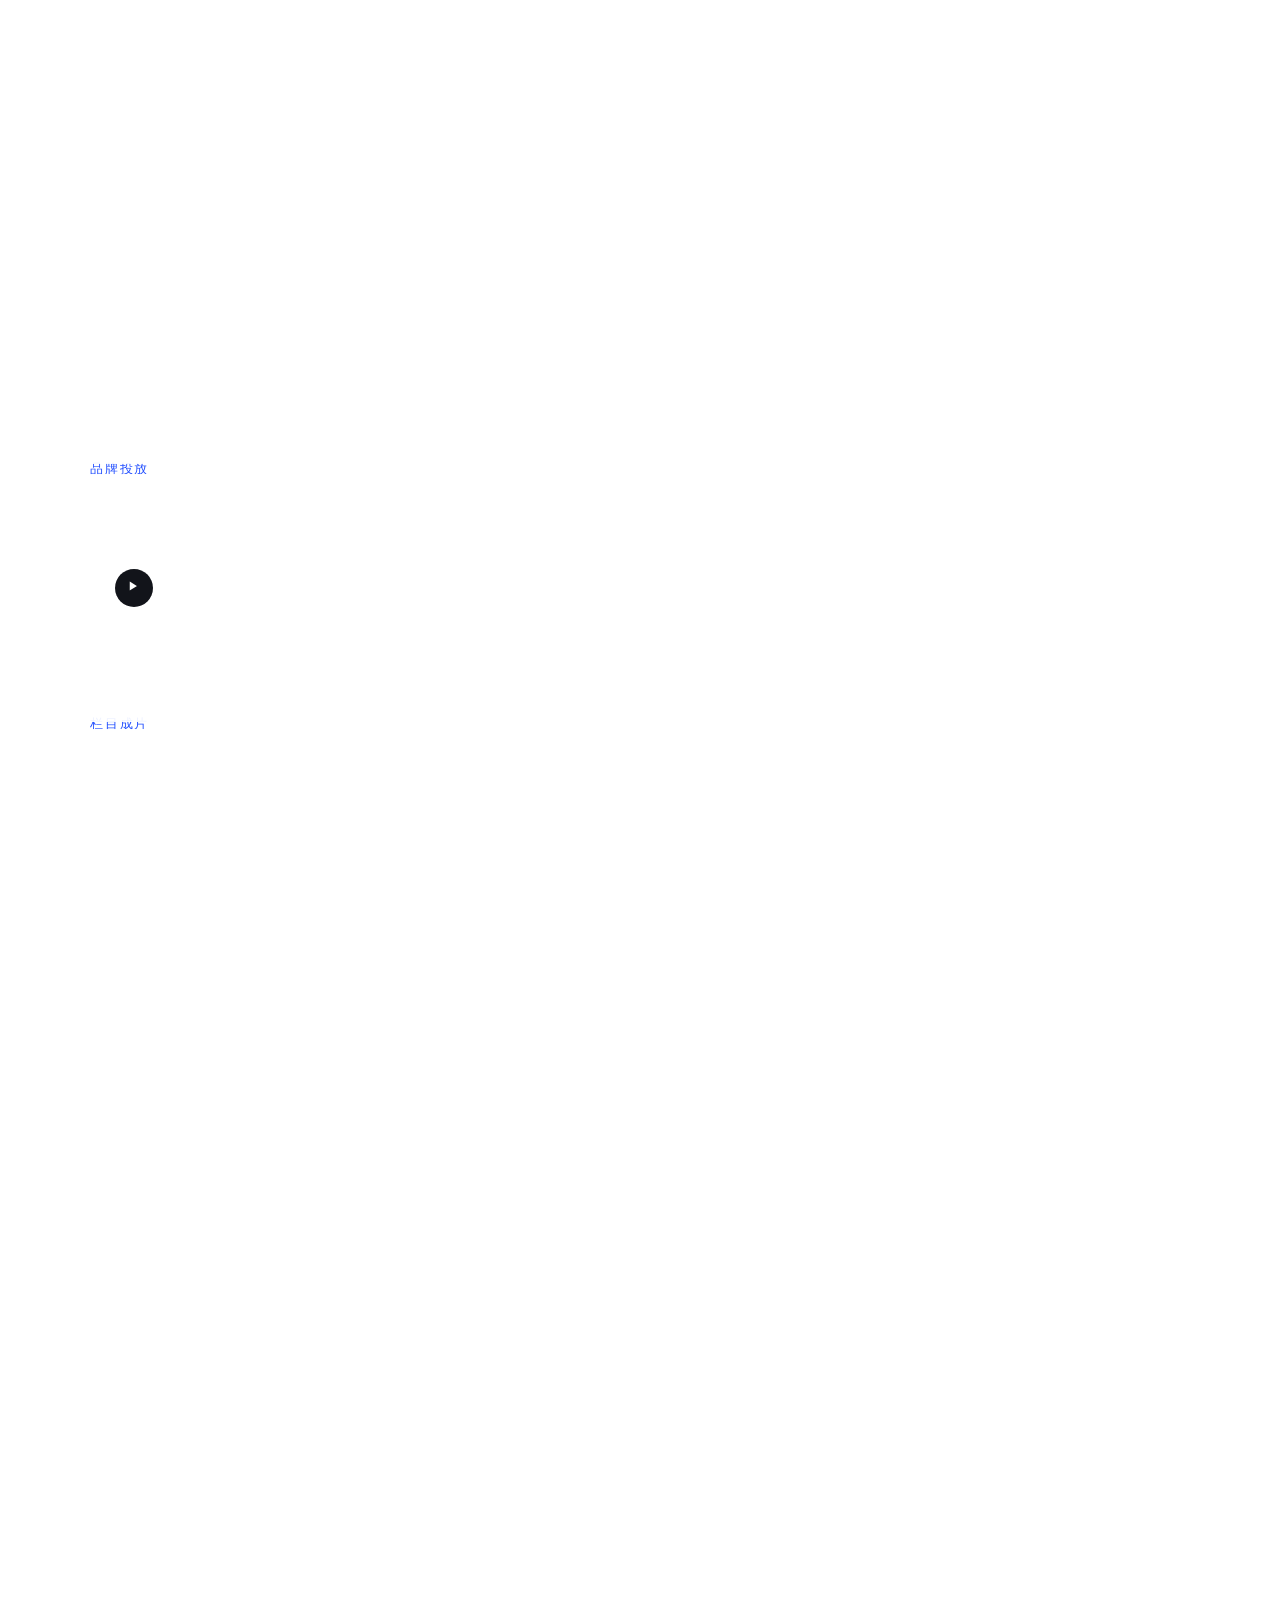
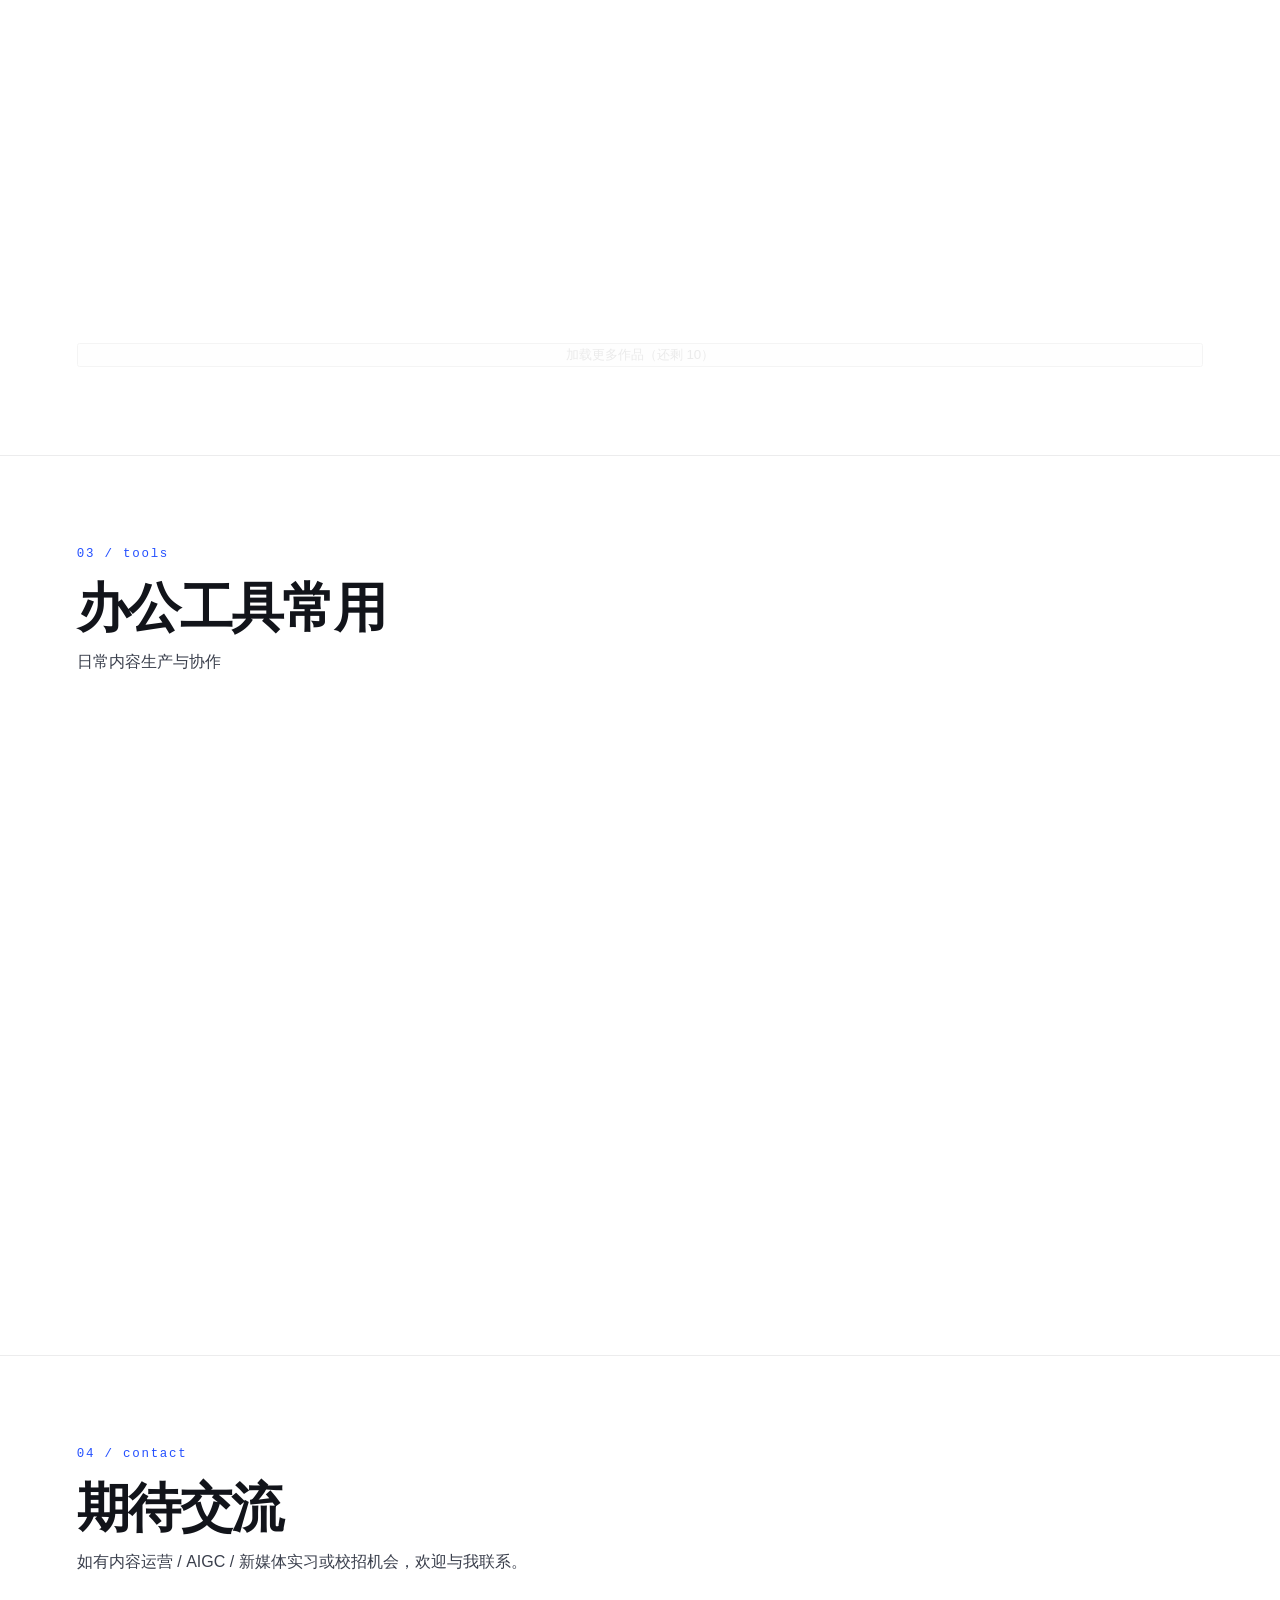
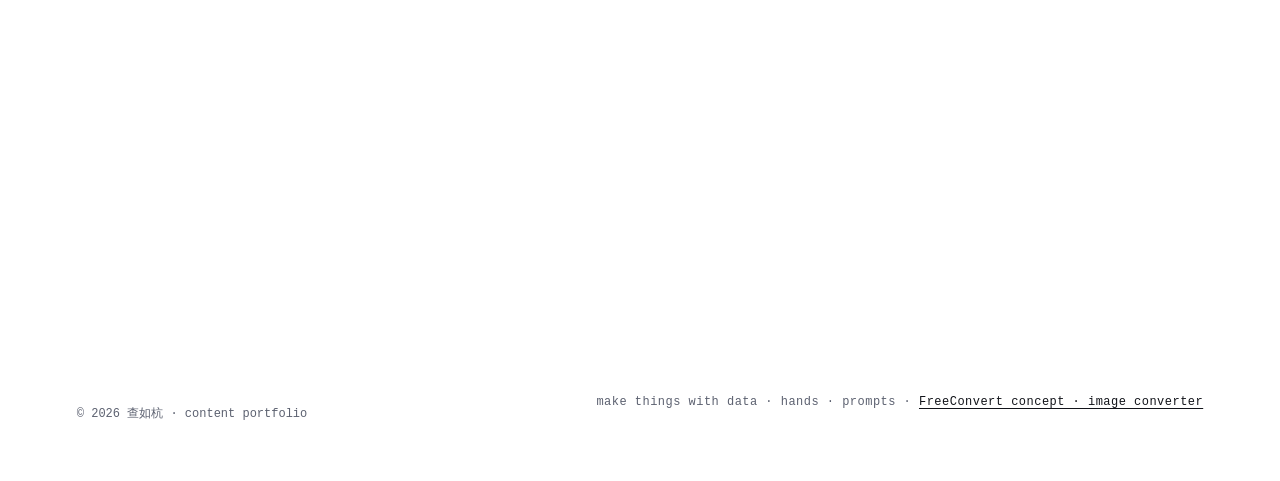
==== commit 694cf40e: "Speed up portfolio delivery without lowering media quality. Serve original covers/videos through jsD" ====
--- a/index.html
+++ b/index.html
@@ -5,8 +5,10 @@
   <meta name="viewport" content="width=device-width, initial-scale=1.0" />
   <title>查如杭 · 内容作品集</title>
   <meta name="description" content="查如杭 · 内容作品集。先找内容里的真问题，再做成可规模化交付的解法。" />
+  <link rel="dns-prefetch" href="https://cdn.jsdelivr.net" />
+  <link rel="preconnect" href="https://cdn.jsdelivr.net" crossorigin />
   <link rel="preload" as="image" href="assets/hero-name-typewriter.jpg" fetchpriority="high" />
-  <link rel="stylesheet" href="styles.css?v=44" />
+  <link rel="stylesheet" href="styles.css?v=45" />
 </head>
 <body>
   <div class="page-bg" aria-hidden="true"></div>
@@ -188,7 +190,7 @@
     </div>
   </div>
 
-  <script src="works.js?v=44" defer></script>
-  <script src="app.js?v=44" defer></script>
+  <script src="works.js?v=45" defer></script>
+  <script src="app.js?v=45" defer></script>
 </body>
 </html>
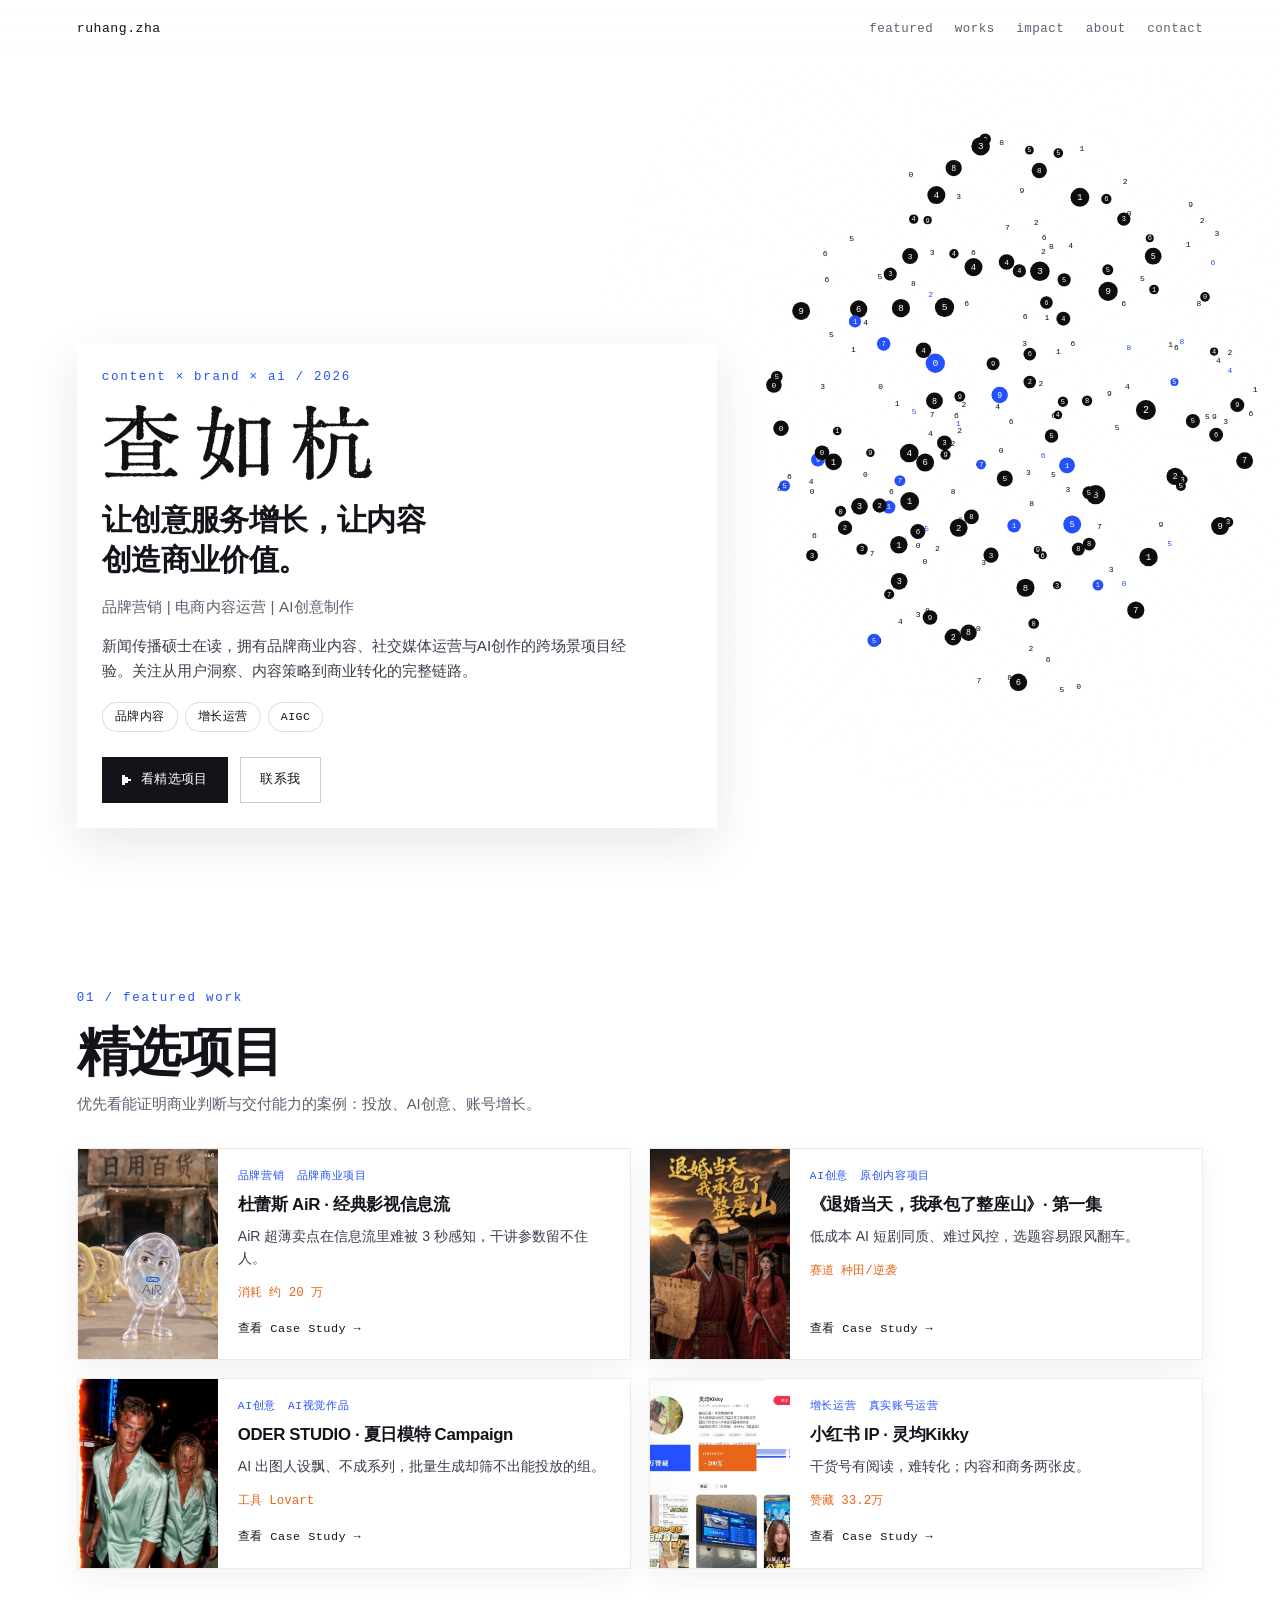
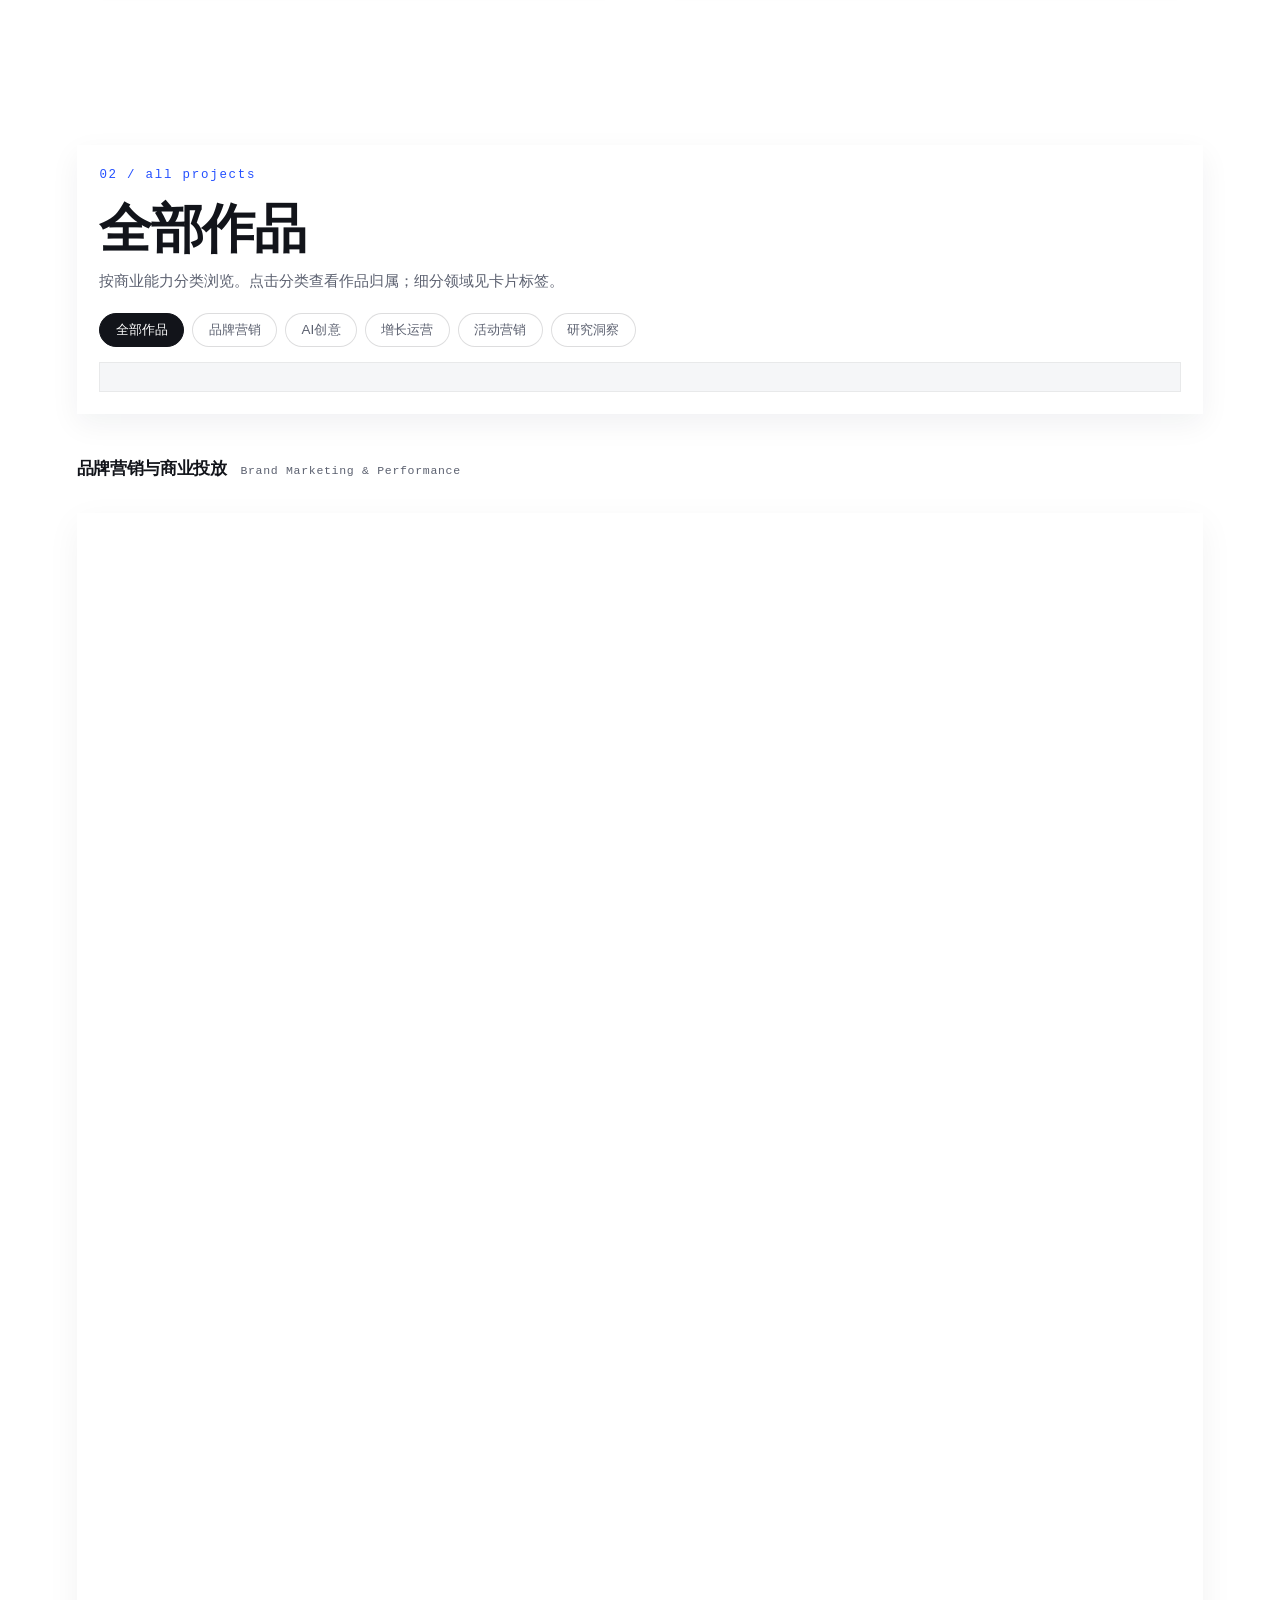
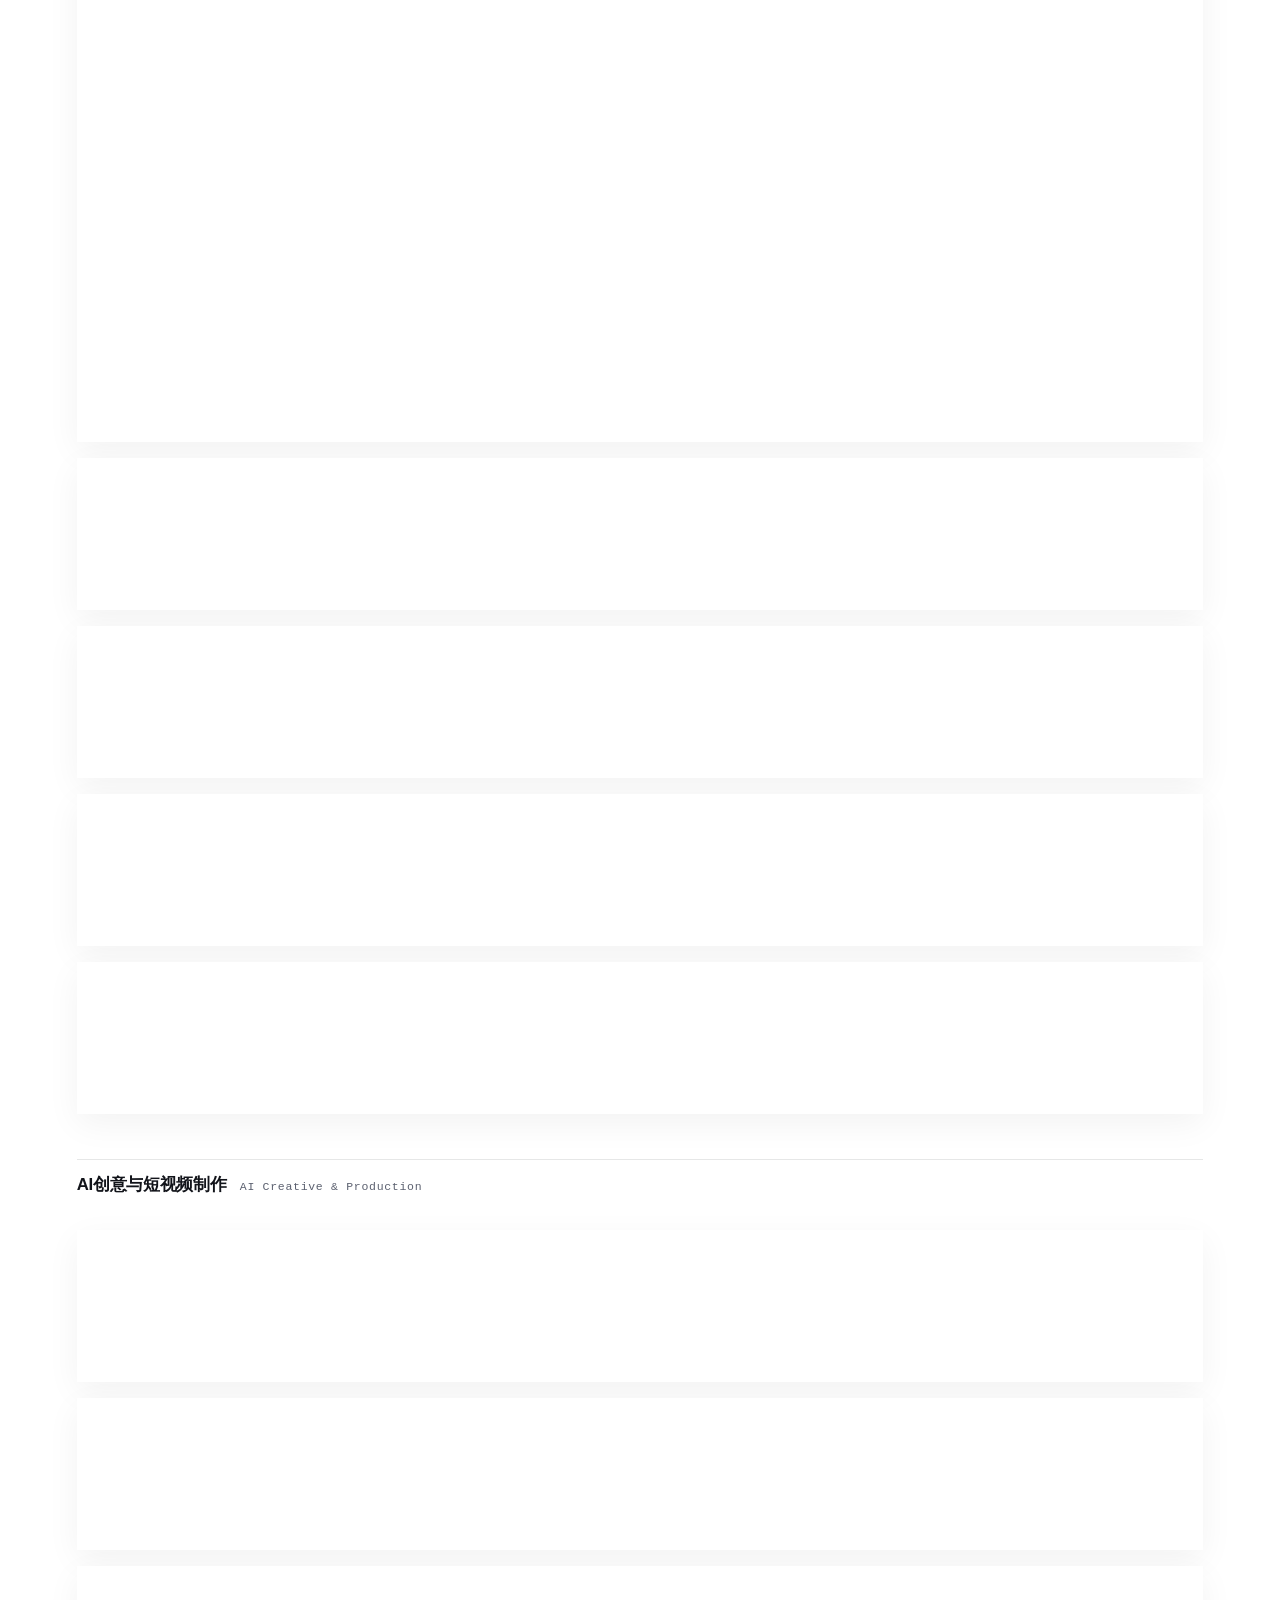
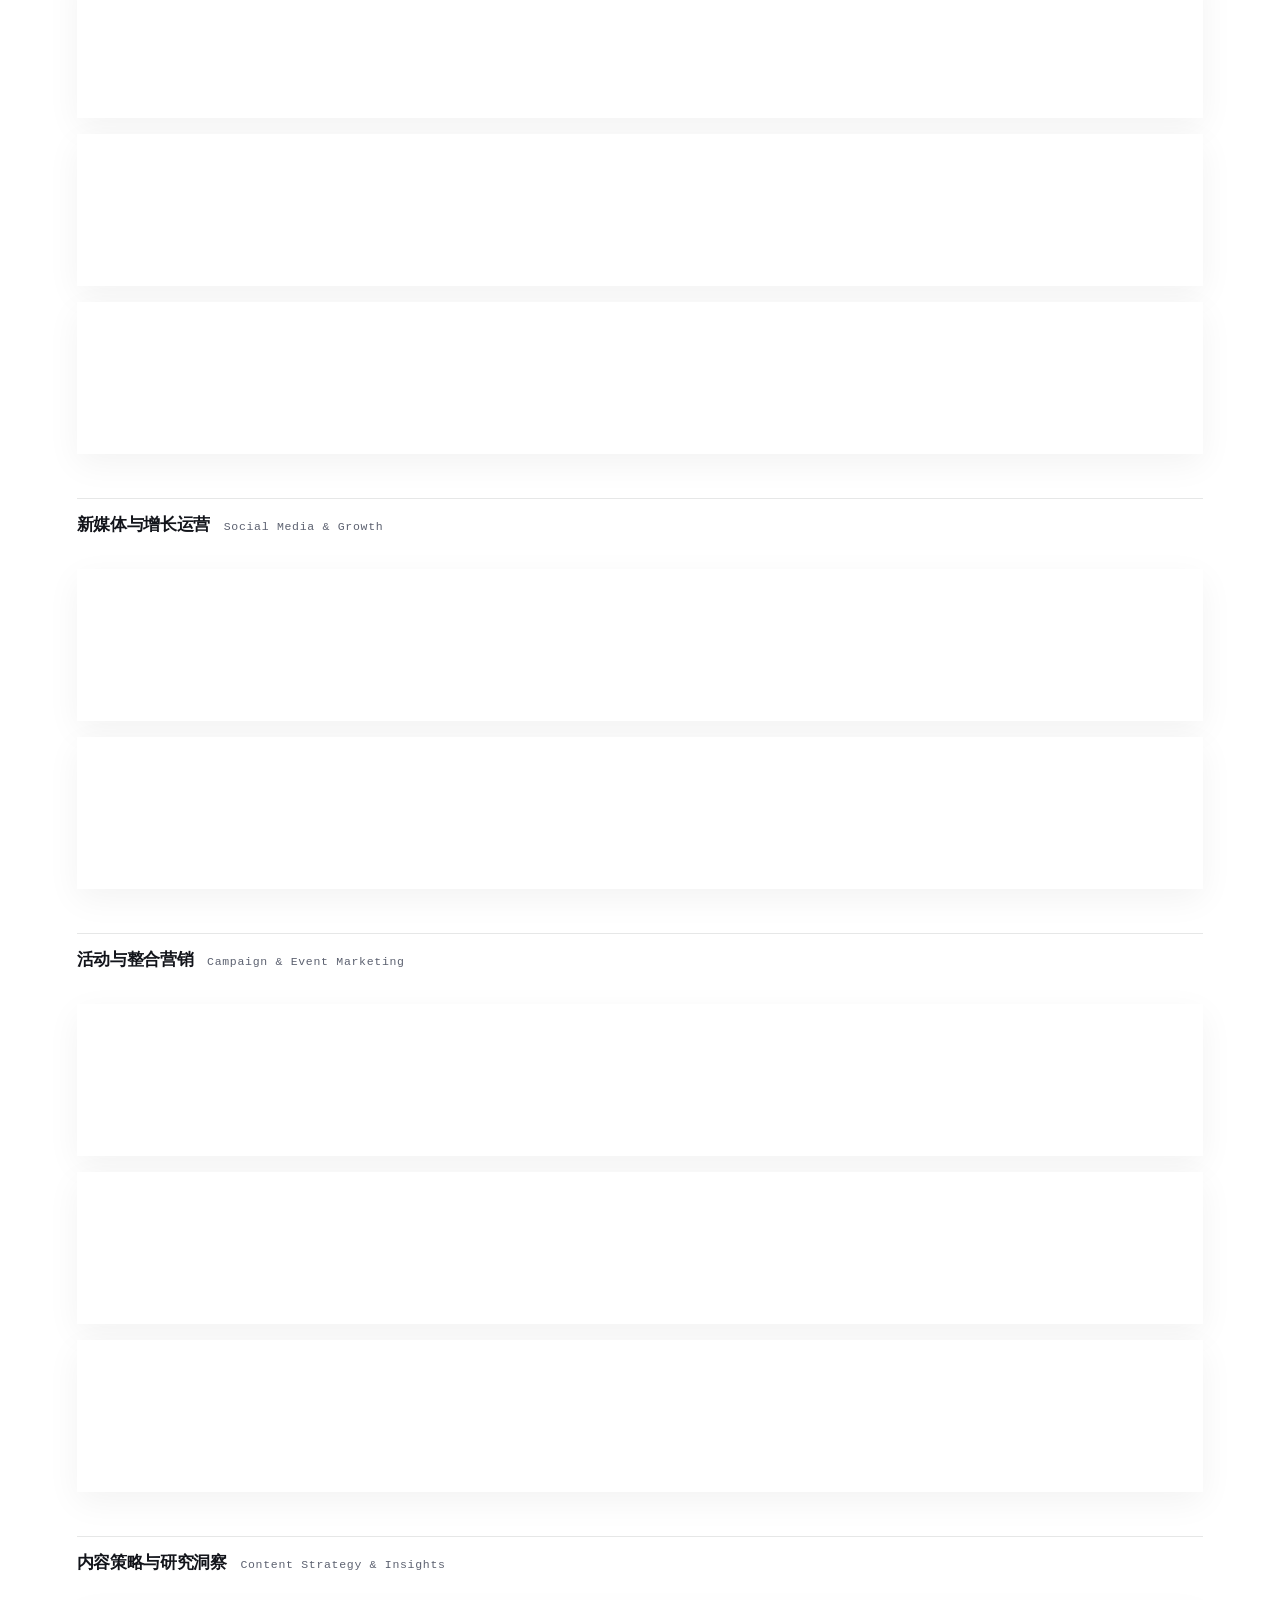
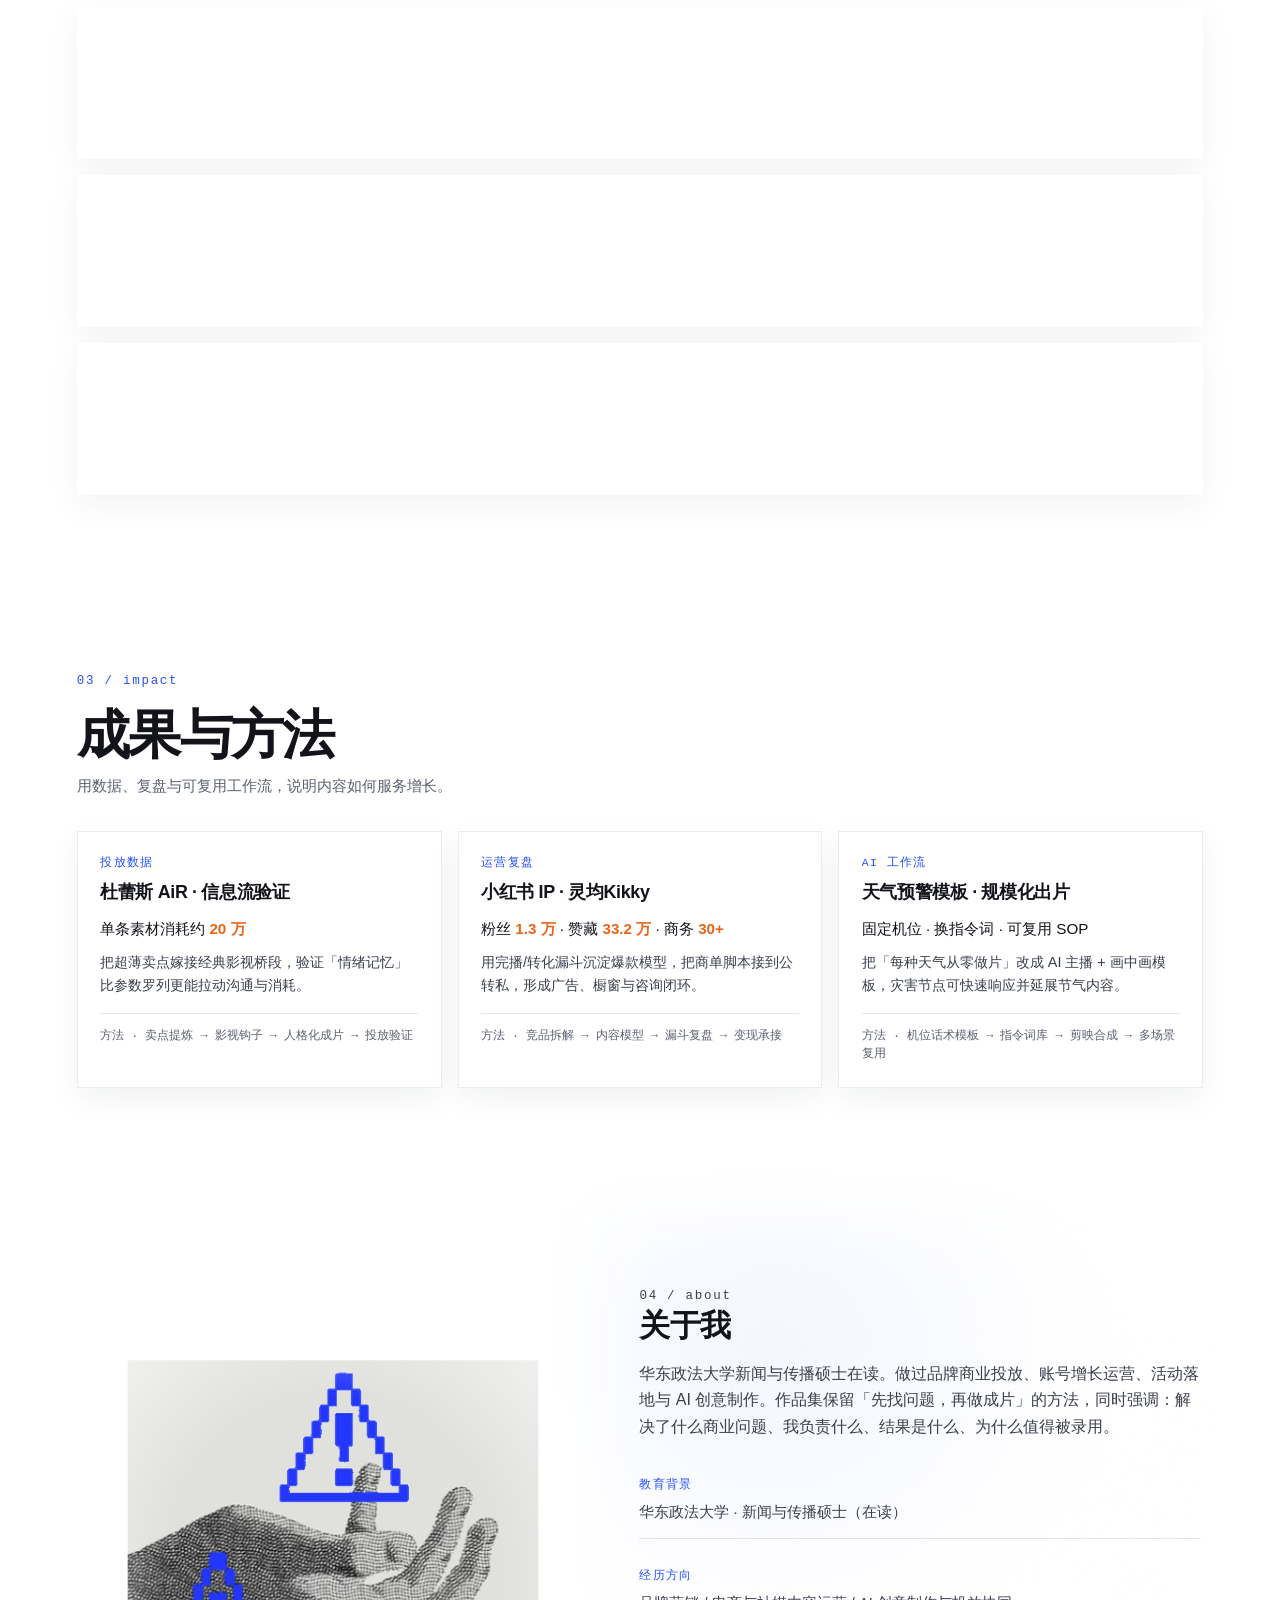
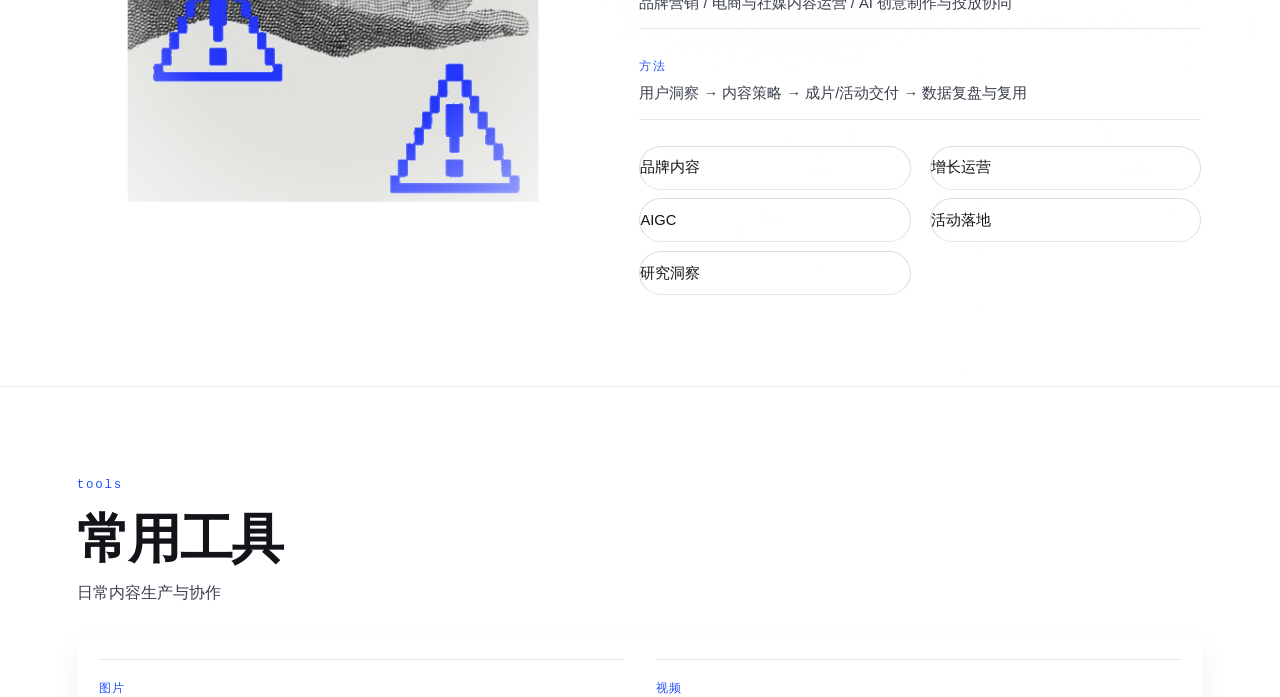
==== commit 91fb403c: "Publish job-seeking portfolio reposition for public Pages. Reframe the site around value proposition" ====
--- a/index.html
+++ b/index.html
@@ -4,11 +4,11 @@
   <meta charset="UTF-8" />
   <meta name="viewport" content="width=device-width, initial-scale=1.0" />
   <title>查如杭 · 内容作品集</title>
-  <meta name="description" content="查如杭 · 内容作品集。先找内容里的真问题，再做成可规模化交付的解法。" />
+  <meta name="description" content="查如杭 · 内容作品集。让创意服务增长，让内容创造商业价值。品牌营销 · 电商内容运营 · AI创意制作。" />
   <link rel="dns-prefetch" href="https://cdn.jsdelivr.net" />
   <link rel="preconnect" href="https://cdn.jsdelivr.net" crossorigin />
   <link rel="preload" as="image" href="assets/hero-name-typewriter.jpg" fetchpriority="high" />
-  <link rel="stylesheet" href="styles.css?v=45" />
+  <link rel="stylesheet" href="styles.css?v=46" />
 </head>
 <body>
   <div class="page-bg" aria-hidden="true"></div>
@@ -17,10 +17,10 @@
   <header class="site-header">
     <a class="logo" href="#top">ruhang.zha</a>
     <nav class="nav">
+      <a href="#featured">featured</a>
+      <a href="#works">works</a>
+      <a href="#impact">impact</a>
       <a href="#about">about</a>
-      <a href="#works">works</a>
-      <a href="#stack">tools</a>
-      <a href="convert/">convert</a>
       <a href="#contact">contact</a>
     </nav>
   </header>
@@ -29,19 +29,76 @@
     <section class="hero">
       <canvas class="hero-canvas" id="hero-canvas" aria-hidden="true"></canvas>
       <div class="hero-content">
-        <p class="hero-brand">content portfolio / 2026</p>
+        <p class="hero-brand">CONTENT × BRAND × AI / 2026</p>
         <h1 class="hero-name">
           <img src="assets/hero-name-typewriter.jpg" alt="查如杭" width="1237" height="366" decoding="async" fetchpriority="high" />
         </h1>
-        <p class="hero-line">内容运营 · 选题策划 · 成片交付</p>
-        <p class="hero-desc">先发现内容里的真问题<br />再做成可规模化交付的解法</p>
+        <p class="hero-headline">让创意服务增长，让内容创造商业价值。</p>
+        <p class="hero-line">品牌营销 | 电商内容运营 | AI创意制作</p>
+        <p class="hero-desc">新闻传播硕士在读，拥有品牌商业内容、社交媒体运营与AI创作的跨场景项目经验。关注从用户洞察、内容策略到商业转化的完整链路。</p>
+        <ul class="hero-tags" aria-label="核心能力">
+          <li>品牌内容</li>
+          <li>增长运营</li>
+          <li>AIGC</li>
+        </ul>
         <div class="hero-cta">
-          <a class="btn btn-primary" href="#works">
+          <a class="btn btn-primary" href="#featured">
             <span class="pixel-play" aria-hidden="true"></span>
-            看问题与解法
+            看精选项目
           </a>
           <a class="btn btn-ghost" href="#contact">联系我</a>
         </div>
+      </div>
+    </section>
+
+    <section class="featured" id="featured">
+      <div class="featured-head">
+        <p class="eyebrow">01 / featured work</p>
+        <h2 class="section-title">精选项目</h2>
+        <p class="section-lead">优先看能证明商业判断与交付能力的案例：投放、AI创意、账号增长。</p>
+      </div>
+      <div class="featured-grid" id="featured-list"></div>
+    </section>
+
+    <section class="works" id="works">
+      <div class="works-head">
+        <p class="eyebrow">02 / all projects</p>
+        <h2 class="section-title">全部作品</h2>
+        <p class="works-lead">按商业能力分类浏览。点击分类查看作品归属；细分领域见卡片标签。</p>
+        <div class="filters" id="filters" role="tablist" aria-label="作品筛选"></div>
+        <p class="filter-hint" id="filter-hint" hidden></p>
+      </div>
+      <div class="works-list" id="works-list"></div>
+    </section>
+
+    <section class="impact" id="impact">
+      <div class="impact-head">
+        <p class="eyebrow">03 / impact</p>
+        <h2 class="section-title">成果与方法</h2>
+        <p class="section-lead">用数据、复盘与可复用工作流，说明内容如何服务增长。</p>
+      </div>
+      <div class="impact-grid">
+        <article class="impact-card">
+          <p class="impact-kicker">投放数据</p>
+          <h3>杜蕾斯 AiR · 信息流验证</h3>
+          <p class="impact-metric">单条素材消耗约 <strong>20 万</strong></p>
+          <p>把超薄卖点嫁接经典影视桥段，验证「情绪记忆」比参数罗列更能拉动沟通与消耗。</p>
+          <p class="impact-method">方法 · 卖点提炼 → 影视钩子 → 人格化成片 → 投放验证</p>
+        </article>
+        <article class="impact-card">
+          <p class="impact-kicker">运营复盘</p>
+          <h3>小红书 IP · 灵均Kikky</h3>
+          <p class="impact-metric">粉丝 <strong>1.3 万</strong> · 赞藏 <strong>33.2 万</strong> · 商务 <strong>30+</strong></p>
+          <p>用完播/转化漏斗沉淀爆款模型，把商单脚本接到公转私，形成广告、橱窗与咨询闭环。</p>
+          <p class="impact-method">方法 · 竞品拆解 → 内容模型 → 漏斗复盘 → 变现承接</p>
+        </article>
+        <article class="impact-card">
+          <p class="impact-kicker">AI 工作流</p>
+          <h3>天气预警模板 · 规模化出片</h3>
+          <p class="impact-metric">固定机位 · 换指令词 · 可复用 SOP</p>
+          <p>把「每种天气从零做片」改成 AI 主播 + 画中画模板，灾害节点可快速响应并延展节气内容。</p>
+          <p class="impact-method">方法 · 机位话术模板 → 指令词库 → 剪映合成 → 多场景复用</p>
+        </article>
       </div>
     </section>
 
@@ -51,35 +108,37 @@
           <img src="assets/ref-wire-padded.png?v=4" alt="" class="about-img" loading="lazy" decoding="async" />
         </div>
         <div class="about-copy">
-          <p class="eyebrow">01 / about</p>
-          <h2 class="section-title">先找问题，再做成片</h2>
-          <p>华东政法大学新闻与传播硕士在读，做过栏目成片、活动落地、社群产品化与个人 IP<br />作品集不堆「我做了什么」，而记「发现了什么问题、怎么解、解成了什么」<br />从用户听不懂产品，到流量进不了转化，到现场与社群无法沉淀——每条都先写清问题</p>
-          <p class="about-sub">方法 · 发现问题 / 拆成可做的解法 / 交付可复用结果</p>
-          <ul class="about-tags">
-            <li><i>01</i>用户听不懂</li>
-            <li><i>02</i>卖点太抽象</li>
-            <li><i>03</i>产能跟不上节点</li>
-            <li><i>04</i>流量进不了转化</li>
-            <li><i>05</i>内容无法沉淀</li>
-            <li><i>06</i>解法要可复用</li>
+          <p class="eyebrow">04 / about</p>
+          <h2 class="section-title">关于我</h2>
+          <p>华东政法大学新闻与传播硕士在读。做过品牌商业投放、账号增长运营、活动落地与 AI 创意制作。作品集保留「先找问题，再做成片」的方法，同时强调：解决了什么商业问题、我负责什么、结果是什么、为什么值得被录用。</p>
+          <div class="about-blocks">
+            <div class="about-block">
+              <h3>教育背景</h3>
+              <p>华东政法大学 · 新闻与传播硕士（在读）</p>
+            </div>
+            <div class="about-block">
+              <h3>经历方向</h3>
+              <p>品牌营销 / 电商与社媒内容运营 / AI 创意制作与投放协同</p>
+            </div>
+            <div class="about-block">
+              <h3>方法</h3>
+              <p>用户洞察 → 内容策略 → 成片/活动交付 → 数据复盘与复用</p>
+            </div>
+          </div>
+          <ul class="about-tags about-tags--pill">
+            <li>品牌内容</li>
+            <li>增长运营</li>
+            <li>AIGC</li>
+            <li>活动落地</li>
+            <li>研究洞察</li>
           </ul>
         </div>
       </div>
     </section>
 
-    <section class="works" id="works">
-      <div class="works-head">
-        <p class="eyebrow">02 / works</p>
-        <h2 class="section-title">问题与解法</h2>
-        <p class="works-lead">每条先写发现的问题，点开看怎么解、走了哪条路径、交出了什么</p>
-        <div class="filters" id="filters" role="tablist" aria-label="作品筛选"></div>
-      </div>
-      <div class="works-list" id="works-list"></div>
-    </section>
-
     <section class="stack" id="stack">
-      <p class="eyebrow">03 / tools</p>
-      <h2 class="section-title">办公工具常用</h2>
+      <p class="eyebrow">tools</p>
+      <h2 class="section-title">常用工具</h2>
       <p class="stack-desc">日常内容生产与协作</p>
       <div class="stack-groups">
         <div class="stack-group">
@@ -143,9 +202,9 @@
     </section>
 
     <section class="contact" id="contact">
-      <p class="eyebrow">04 / contact</p>
-      <h2 class="section-title">期待交流</h2>
-      <p class="contact-desc">如有内容运营 / AIGC / 新媒体实习或校招机会，欢迎与我联系。</p>
+      <p class="eyebrow">05 / contact</p>
+      <h2 class="section-title">联系与简历</h2>
+      <p class="contact-desc">如有品牌营销 / 内容运营 / AIGC 实习或 2027 秋招机会，欢迎与我联系。</p>
       <div class="contact-rows">
         <a class="contact-row" href="mailto:3050932329@qq.com">
           <span>邮箱</span>
@@ -163,6 +222,10 @@
           <span>在读</span>
           <strong>华东政法大学 · 新闻与传播硕士</strong>
         </div>
+        <a class="contact-row" href="docs/resume/resume.html" target="_blank" rel="noopener noreferrer">
+          <span>简历</span>
+          <strong>查看简历入口 →</strong>
+        </a>
       </div>
     </section>
   </main>
@@ -190,7 +253,7 @@
     </div>
   </div>
 
-  <script src="works.js?v=45" defer></script>
-  <script src="app.js?v=45" defer></script>
+  <script src="works.js?v=46" defer></script>
+  <script src="app.js?v=46" defer></script>
 </body>
 </html>
--- a/styles.css
+++ b/styles.css
@@ -208,26 +208,59 @@
   height: auto;
 }
 
+.hero-headline {
+  margin: 1.15rem 0 0;
+  max-width: 22rem;
+  font-family: var(--font-display);
+  font-size: clamp(1.35rem, 2.6vw, 1.85rem);
+  font-weight: 700;
+  line-height: 1.35;
+  letter-spacing: -0.02em;
+  color: var(--ink);
+}
+
 .hero-line {
+  margin: 0.85rem 0 0;
+  font-size: 0.95rem;
+  font-weight: 500;
+  color: var(--muted);
+  letter-spacing: 0.01em;
+}
+
+.hero-desc {
+  margin: 0.85rem 0 0;
+  max-width: 34rem;
+  color: #3a3f4c;
+  font-size: 0.95rem;
+  font-weight: 400;
+  line-height: 1.7;
+}
+
+.hero-tags {
+  display: flex;
+  flex-wrap: wrap;
+  gap: 0.45rem;
   margin: 1.1rem 0 0;
-  font-size: 1.05rem;
-  font-weight: 500;
-  color: var(--orange);
-}
-
-.hero-desc {
-  margin: 0.95rem 0 0;
-  max-width: 32rem;
-  color: #3a3f4c;
-  font-size: 1.02rem;
-  font-weight: 400;
+  padding: 0;
+  list-style: none;
+}
+
+.hero-tags li {
+  padding: 0.28rem 0.75rem;
+  border: 1px solid rgba(18, 20, 26, 0.14);
+  border-radius: 999px;
+  background: rgba(255, 255, 255, 0.7);
+  font-family: var(--font-mono);
+  font-size: 0.72rem;
+  letter-spacing: 0.04em;
+  color: var(--ink);
 }
 
 .hero-cta {
   display: flex;
   flex-wrap: wrap;
   gap: 0.75rem;
-  margin-top: 2rem;
+  margin-top: 1.6rem;
 }
 
 .btn {
@@ -278,10 +311,190 @@
 }
 
 .about,
+.featured,
 .works,
+.impact,
 .stack,
 .contact {
   padding: 5.5rem 6vw;
+}
+
+.section-lead {
+  margin: 0.65rem 0 0;
+  max-width: 38rem;
+  color: var(--muted);
+  font-size: 0.92rem;
+  font-weight: 300;
+}
+
+.featured-head,
+.impact-head {
+  margin-bottom: 2rem;
+}
+
+.featured-grid {
+  display: grid;
+  grid-template-columns: repeat(2, minmax(0, 1fr));
+  gap: 1.1rem;
+}
+
+.featured-card {
+  display: grid;
+  grid-template-columns: 140px 1fr;
+  gap: 0;
+  overflow: hidden;
+  background: rgba(255, 255, 255, 0.92);
+  border: 1px solid rgba(18, 20, 26, 0.08);
+  box-shadow: 0 10px 28px rgba(18, 30, 50, 0.06);
+  cursor: pointer;
+  transition: transform 0.25s var(--ease), box-shadow 0.25s var(--ease), border-color 0.25s var(--ease);
+}
+
+.featured-card:hover {
+  transform: translateY(-3px);
+  border-color: rgba(36, 80, 255, 0.28);
+  box-shadow: 0 16px 36px rgba(18, 30, 50, 0.1);
+}
+
+.featured-media {
+  position: relative;
+  min-height: 180px;
+  background: #f3f4f7;
+  overflow: hidden;
+}
+
+.featured-media img,
+.featured-media .work-cover {
+  position: absolute;
+  inset: 0;
+  width: 100%;
+  height: 100%;
+  max-width: none;
+  object-fit: cover;
+  object-position: center top;
+}
+
+.featured-media .work-play,
+.featured-media .work-badge {
+  display: none;
+}
+
+.featured-body {
+  padding: 1.15rem 1.25rem 1.25rem;
+  display: flex;
+  flex-direction: column;
+  gap: 0.35rem;
+}
+
+.featured-meta {
+  margin: 0;
+  display: flex;
+  flex-wrap: wrap;
+  gap: 0.45rem 0.75rem;
+  font-family: var(--font-mono);
+  font-size: 0.7rem;
+  letter-spacing: 0.06em;
+  color: var(--blue);
+  text-transform: uppercase;
+}
+
+.featured-title {
+  margin: 0.15rem 0 0;
+  font-family: var(--font-display);
+  font-size: 1.05rem;
+  font-weight: 700;
+  line-height: 1.35;
+  letter-spacing: -0.02em;
+}
+
+.featured-desc {
+  margin: 0.25rem 0 0;
+  color: #3a3f4c;
+  font-size: 0.88rem;
+  line-height: 1.55;
+  display: -webkit-box;
+  -webkit-line-clamp: 2;
+  -webkit-box-orient: vertical;
+  overflow: hidden;
+}
+
+.featured-result {
+  margin: 0.45rem 0 0;
+  font-family: var(--font-mono);
+  font-size: 0.78rem;
+  color: var(--orange);
+}
+
+.featured-link {
+  margin-top: auto;
+  padding-top: 0.7rem;
+  font-family: var(--font-mono);
+  font-size: 0.74rem;
+  letter-spacing: 0.04em;
+  color: var(--ink);
+}
+
+.featured-card:hover .featured-link {
+  color: var(--blue);
+}
+
+.impact-grid {
+  display: grid;
+  grid-template-columns: repeat(3, minmax(0, 1fr));
+  gap: 1rem;
+}
+
+.impact-card {
+  padding: 1.35rem 1.4rem 1.5rem;
+  background: rgba(255, 255, 255, 0.92);
+  border: 1px solid rgba(18, 20, 26, 0.08);
+  box-shadow: 0 10px 28px rgba(18, 30, 50, 0.06);
+}
+
+.impact-kicker {
+  margin: 0;
+  font-family: var(--font-mono);
+  font-size: 0.72rem;
+  letter-spacing: 0.12em;
+  text-transform: uppercase;
+  color: var(--blue);
+}
+
+.impact-card h3 {
+  margin: 0.55rem 0 0;
+  font-family: var(--font-display);
+  font-size: 1.12rem;
+  font-weight: 700;
+  letter-spacing: -0.02em;
+  line-height: 1.3;
+}
+
+.impact-metric {
+  margin: 0.7rem 0 0;
+  font-size: 0.95rem;
+  color: var(--ink);
+}
+
+.impact-metric strong {
+  color: var(--orange);
+  font-weight: 700;
+}
+
+.impact-card > p:not(.impact-kicker):not(.impact-metric):not(.impact-method) {
+  margin: 0.65rem 0 0;
+  color: #3a3f4c;
+  font-size: 0.9rem;
+  line-height: 1.6;
+}
+
+.impact-method {
+  margin: 1rem 0 0 !important;
+  padding-top: 0.85rem;
+  border-top: 1px solid var(--line);
+  font-family: var(--font-mono);
+  font-size: 0.74rem !important;
+  color: var(--muted) !important;
+  line-height: 1.5 !important;
 }
 
 .section-title {
@@ -373,10 +586,58 @@
 
 .about-copy .section-title {
   color: var(--ink);
-  font-size: clamp(1.35rem, 2.15vw, 1.95rem);
+  font-size: clamp(1.55rem, 2.4vw, 2.2rem);
   line-height: 1.25;
   letter-spacing: -0.02em;
-  white-space: nowrap;
+  white-space: normal;
+}
+
+.about-blocks {
+  display: grid;
+  gap: 0.85rem;
+  margin-top: 1.35rem;
+}
+
+.about-block {
+  padding: 0.85rem 0;
+  border-bottom: 1px solid var(--line);
+}
+
+.about-block h3 {
+  margin: 0;
+  font-family: var(--font-mono);
+  font-size: 0.72rem;
+  font-weight: 500;
+  letter-spacing: 0.1em;
+  text-transform: uppercase;
+  color: var(--blue);
+}
+
+.about-block p {
+  margin: 0.35rem 0 0 !important;
+  color: #3a3f4c;
+  font-size: 0.92rem;
+}
+
+.about-tags--pill {
+  display: flex;
+  flex-wrap: wrap;
+  grid-template-columns: none;
+  gap: 0.45rem;
+  margin-top: 1.35rem;
+}
+
+.about-tags--pill li {
+  display: inline-flex;
+  padding: 0.3rem 0.75rem;
+  border: 1px solid rgba(18, 20, 26, 0.14);
+  border-radius: 999px;
+  border-bottom: 1px solid rgba(18, 20, 26, 0.14);
+  font-size: 0.8rem;
+}
+
+.about-tags--pill li i {
+  display: none;
 }
 
 .about-copy p {
@@ -434,20 +695,35 @@
 }
 
 .works-group-title {
-  margin: 1.6rem 0 0.4rem;
-  padding: 0.55rem 0.85rem;
-  display: inline-block;
-  background: rgba(255, 255, 255, 0.88);
-  font-family: var(--font-mono);
-  font-size: 0.82rem;
+  margin: 1.8rem 0 0.55rem;
+  padding: 0.7rem 0 0.35rem;
+  display: flex;
+  flex-wrap: wrap;
+  align-items: baseline;
+  gap: 0.45rem 0.85rem;
+  width: 100%;
+  border-top: 1px solid var(--line);
+  background: transparent;
+  font-family: var(--font-display);
+  font-size: 1.05rem;
+  font-weight: 700;
+  letter-spacing: -0.02em;
+  text-transform: none;
+  color: var(--ink);
+}
+
+.works-group-en {
+  font-family: var(--font-mono);
+  font-size: 0.72rem;
   font-weight: 500;
-  letter-spacing: 0.12em;
-  text-transform: uppercase;
-  color: var(--blue);
+  letter-spacing: 0.06em;
+  color: var(--muted);
 }
 
 .works-group-title:first-child {
-  margin-top: 0.2rem;
+  margin-top: 0.35rem;
+  border-top: none;
+  padding-top: 0;
 }
 
 .filters {
@@ -455,93 +731,63 @@
   flex-wrap: wrap;
   gap: 0.5rem;
   max-width: 920px;
-  margin-top: 1.15rem;
+  margin-top: 1.25rem;
 }
 
 .filter-btn {
   appearance: none;
-  border: 1px solid rgba(255, 255, 255, 0.55);
-  background: var(--glass);
-  color: var(--muted);
-  padding: 0.4rem 0.85rem;
-  font-family: var(--font-mono);
-  font-size: 0.76rem;
-  letter-spacing: 0.03em;
+  border: 1px solid rgba(18, 20, 26, 0.14);
+  border-radius: 999px;
+  background: #fff;
+  color: var(--muted);
+  padding: 0.45rem 0.95rem;
+  font-family: var(--font-body);
+  font-size: 0.84rem;
+  letter-spacing: 0.01em;
   cursor: pointer;
-  backdrop-filter: blur(10px);
-  -webkit-backdrop-filter: blur(10px);
   transition: all 0.25s var(--ease);
 }
 
-.filter-btn:hover,
+.filter-btn:hover {
+  border-color: rgba(18, 20, 26, 0.35);
+  color: var(--ink);
+}
+
 .filter-btn.active {
   color: #fff;
-  background: var(--blue);
-  border-color: var(--blue);
-}
-
-.filter-btn.filter-group {
-  display: inline-flex;
-  align-items: center;
-  gap: 0.45rem;
-  min-height: 2.4rem;
-  padding: 0.45rem 0.95rem 0.45rem 0.55rem;
-  border: 1.5px solid var(--ink);
-  background: #fff;
-  color: var(--ink);
-  font-size: 0.84rem;
-  font-weight: 600;
-  letter-spacing: 0.02em;
-  box-shadow: 4px 4px 0 rgba(36, 80, 255, 0.22);
-}
-
-.filter-btn.filter-group-personal {
-  border-color: var(--orange);
-  box-shadow: 4px 4px 0 rgba(232, 101, 26, 0.24);
-}
-
-.filter-btn.filter-group:hover,
-.filter-btn.filter-group.active {
   background: var(--ink);
   border-color: var(--ink);
-  color: #fff;
-  box-shadow: 4px 4px 0 rgba(36, 80, 255, 0.35);
-}
-
-.filter-btn.filter-group-personal:hover,
-.filter-btn.filter-group-personal.active {
-  background: var(--orange);
-  border-color: var(--orange);
-  color: #fff;
-  box-shadow: 4px 4px 0 rgba(232, 101, 26, 0.35);
-}
-
-.filter-group-mark {
-  display: inline-grid;
-  place-items: center;
-  width: 1.55rem;
-  height: 1.55rem;
-  background: var(--blue);
-  color: #fff;
-  font-size: 0.58rem;
-  font-weight: 600;
+}
+
+.filter-hint {
+  display: flex;
+  flex-wrap: wrap;
+  align-items: baseline;
+  gap: 0.45rem 0.85rem;
+  margin: 0.95rem 0 0;
+  padding: 0.85rem 1rem;
+  background: #f5f6f8;
+  border: 1px solid rgba(18, 20, 26, 0.06);
+  color: var(--ink);
+  font-size: 0.88rem;
+}
+
+.filter-hint strong {
+  font-weight: 650;
+}
+
+.filter-hint-en {
+  font-family: var(--font-mono);
+  font-size: 0.72rem;
   letter-spacing: 0.04em;
-}
-
-.filter-group-personal .filter-group-mark {
-  background: var(--orange);
-}
-
-.filter-btn.filter-group.active .filter-group-mark,
-.filter-btn.filter-group:hover .filter-group-mark {
-  background: #fff;
-  color: var(--ink);
-}
-
-.filter-btn.filter-group-personal.active .filter-group-mark,
-.filter-btn.filter-group-personal:hover .filter-group-mark {
-  background: #fff;
-  color: var(--orange);
+  color: var(--muted);
+}
+
+.filter-hint-proof {
+  flex-basis: 100%;
+  margin-top: 0.15rem;
+  font-size: 0.82rem;
+  color: #3a3f4c;
 }
 
 .works-list {
@@ -596,12 +842,47 @@
   object-fit: cover;
   object-position: center top;
   filter: grayscale(0.15) contrast(1.05);
-  transition: transform 0.7s var(--ease), filter 0.7s var(--ease);
+  transition: transform 0.7s var(--ease), filter 0.35s ease, opacity 0.35s ease;
+}
+
+.work-media img.is-thumb {
+  filter: blur(8px) grayscale(0.15) contrast(1.05);
+  transform: scale(1.08);
+  opacity: 0.9;
+}
+
+.work-media img.is-full {
+  opacity: 1;
 }
 
 .work-item:hover .work-media img {
   transform: scale(1.04);
   filter: grayscale(0) contrast(1.08);
+}
+
+.work-item:hover .work-media img.is-thumb {
+  filter: blur(8px) grayscale(0) contrast(1.08);
+  transform: scale(1.08);
+}
+
+.works-more {
+  display: block;
+  width: 100%;
+  margin: 0.75rem 0 0;
+  padding: 0.95rem 1.2rem;
+  border: 1px dashed rgba(18, 20, 26, 0.22);
+  background: rgba(255, 255, 255, 0.55);
+  color: inherit;
+  font: inherit;
+  font-size: 0.92rem;
+  letter-spacing: 0.02em;
+  cursor: pointer;
+  transition: background 0.25s ease, border-color 0.25s ease;
+}
+
+.works-more:hover {
+  background: rgba(255, 255, 255, 0.85);
+  border-color: rgba(36, 80, 255, 0.45);
 }
 
 .work-media::after {
@@ -1108,6 +1389,51 @@
 .detail-row--problem p {
   color: var(--ink);
   font-weight: 400;
+}
+
+.case-stats {
+  display: grid;
+  grid-template-columns: repeat(3, minmax(0, 1fr));
+  gap: 0.55rem;
+  margin: 0 0 1.1rem;
+}
+
+.case-stat {
+  padding: 0.7rem 0.75rem;
+  background: #f5f6f8;
+  border: 1px solid rgba(18, 20, 26, 0.06);
+}
+
+.case-stat span {
+  display: block;
+  margin-bottom: 0.2rem;
+  font-family: var(--font-mono);
+  font-size: 0.65rem;
+  letter-spacing: 0.08em;
+  text-transform: uppercase;
+  color: var(--muted);
+}
+
+.case-stat strong {
+  font-size: 0.95rem;
+  font-weight: 650;
+  color: var(--ink);
+}
+
+.case-steps {
+  display: grid;
+  gap: 0.85rem;
+}
+
+.case-step {
+  padding: 0.85rem 0.95rem;
+  background: #f7f8fa;
+  border: 1px solid rgba(18, 20, 26, 0.06);
+}
+
+.case-step span {
+  color: var(--ink);
+  letter-spacing: 0.06em;
 }
 
 .detail-links {
@@ -1174,9 +1500,24 @@
   }
 }
 
+@media (max-width: 980px) {
+  .featured-grid,
+  .impact-grid {
+    grid-template-columns: 1fr;
+  }
+
+  .featured-card {
+    grid-template-columns: 120px 1fr;
+  }
+}
+
 @media (max-width: 860px) {
   .about-grid,
   .stack-groups {
+    grid-template-columns: 1fr;
+  }
+
+  .case-stats {
     grid-template-columns: 1fr;
   }
 
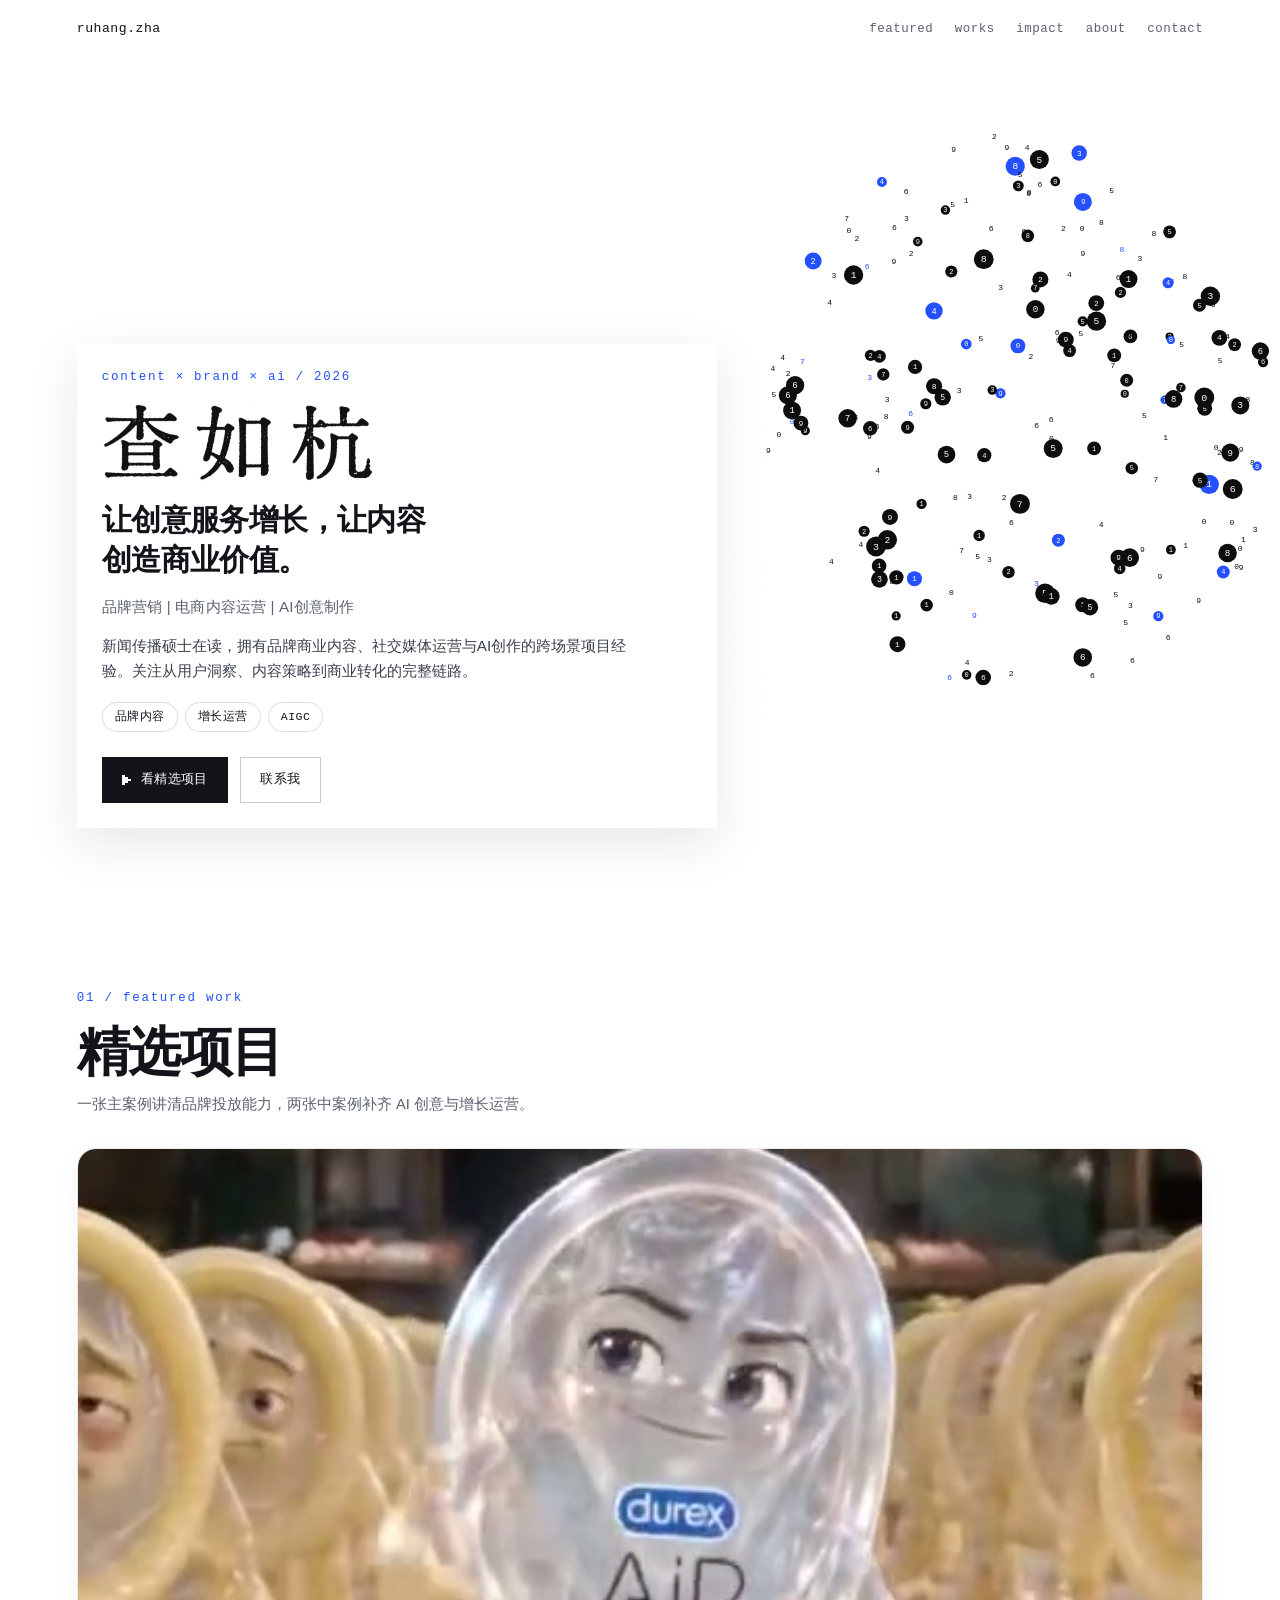
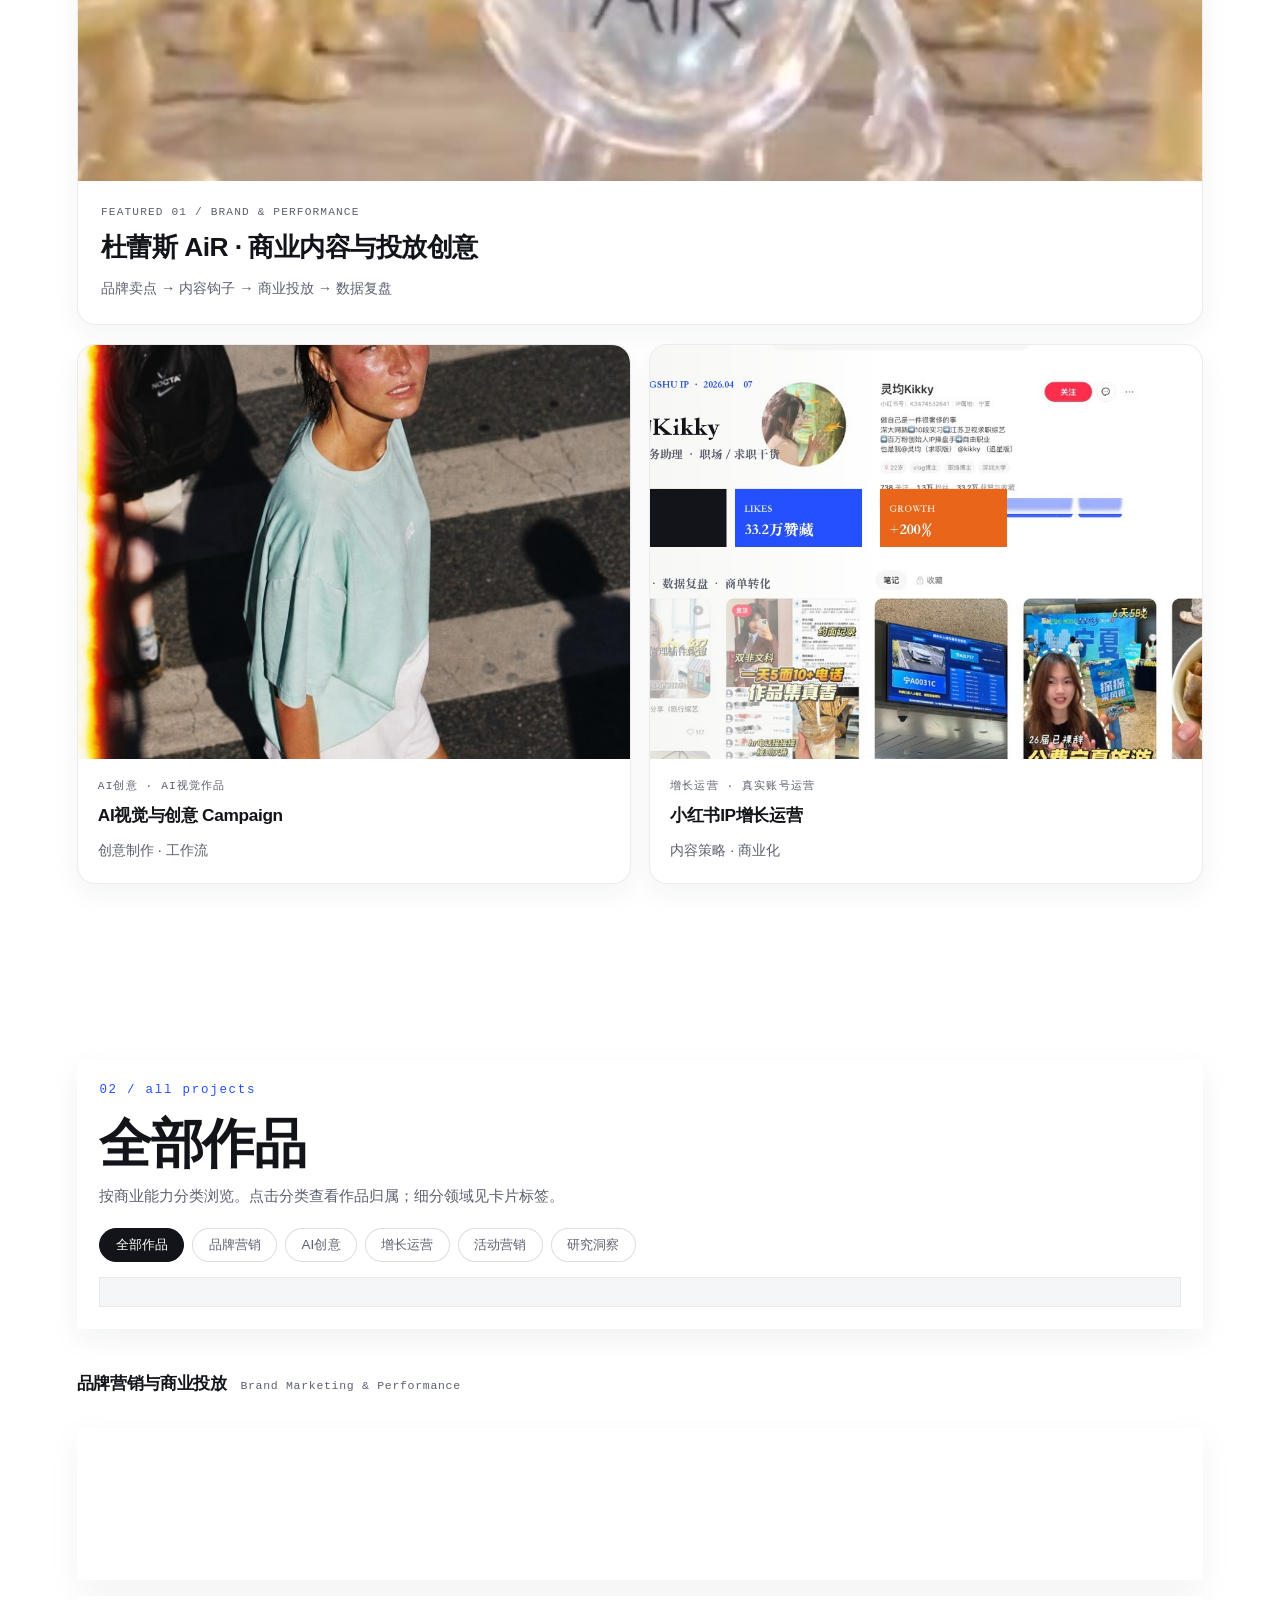
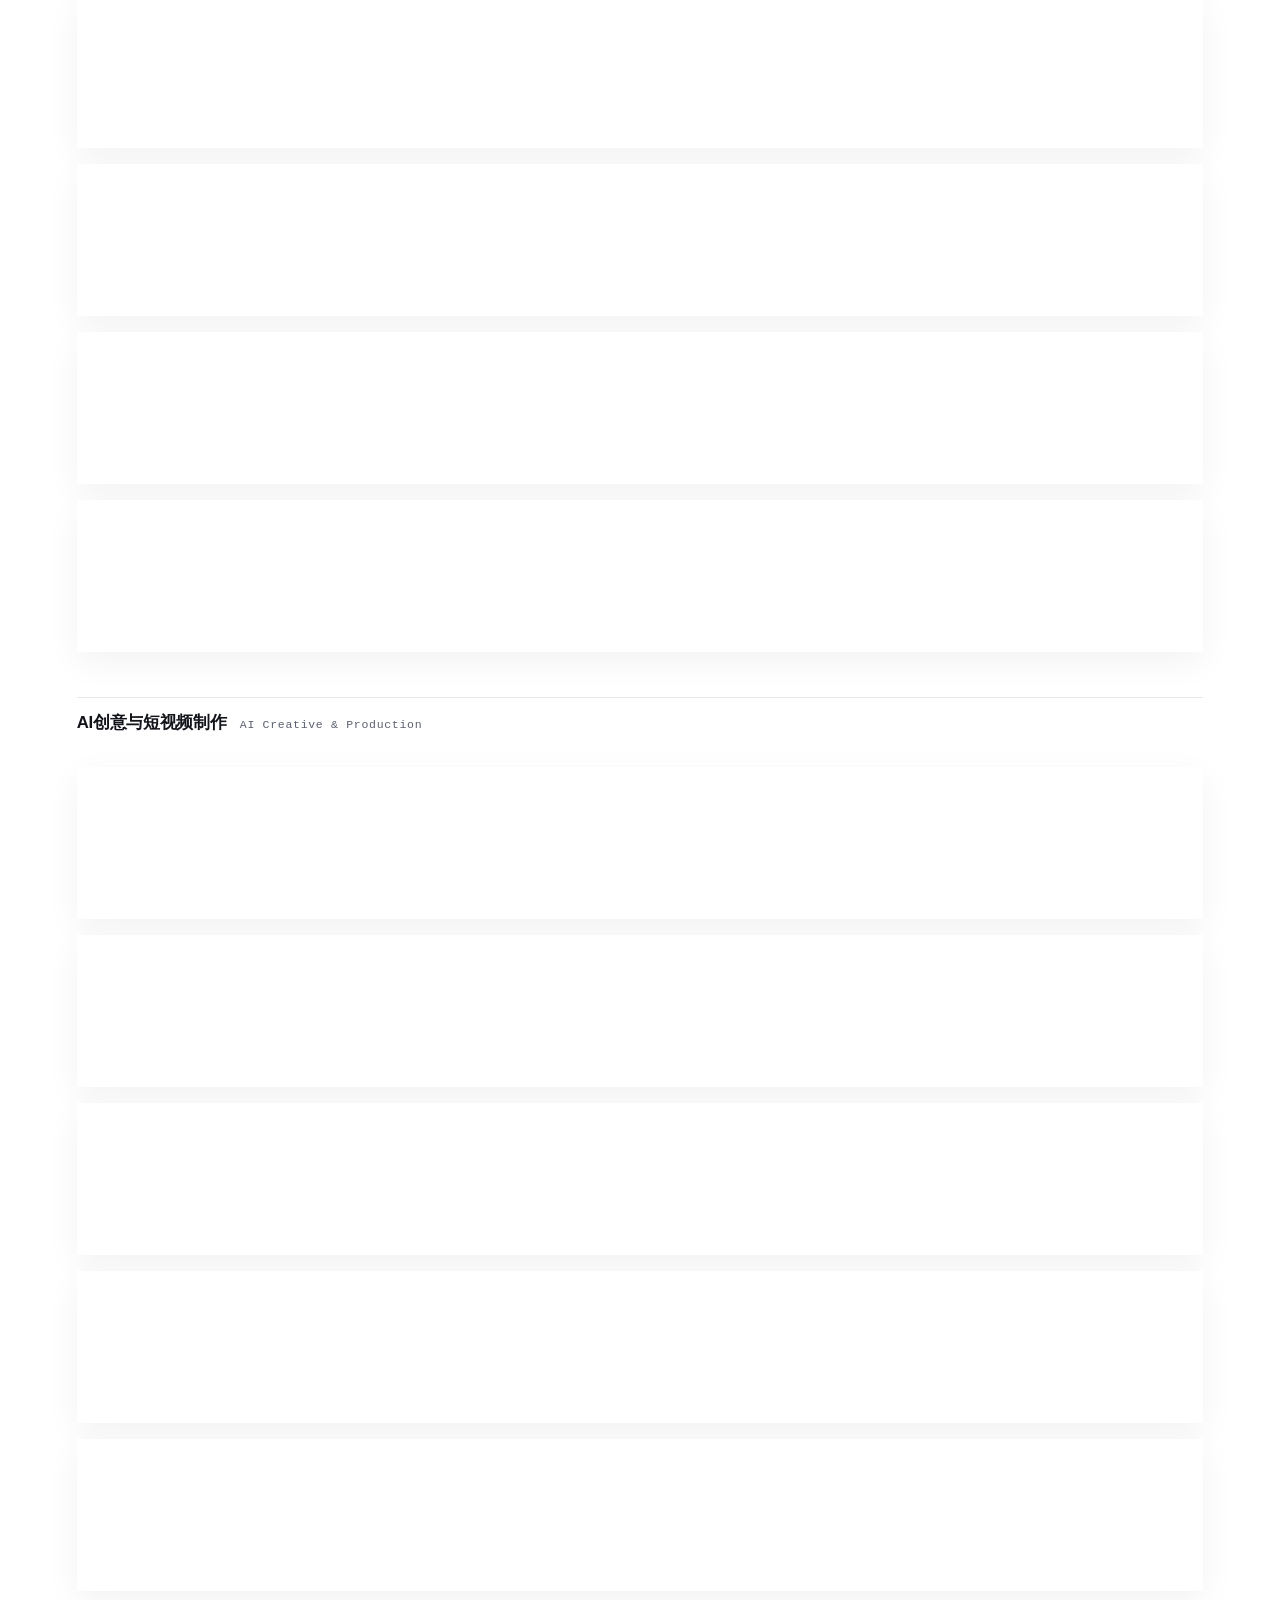
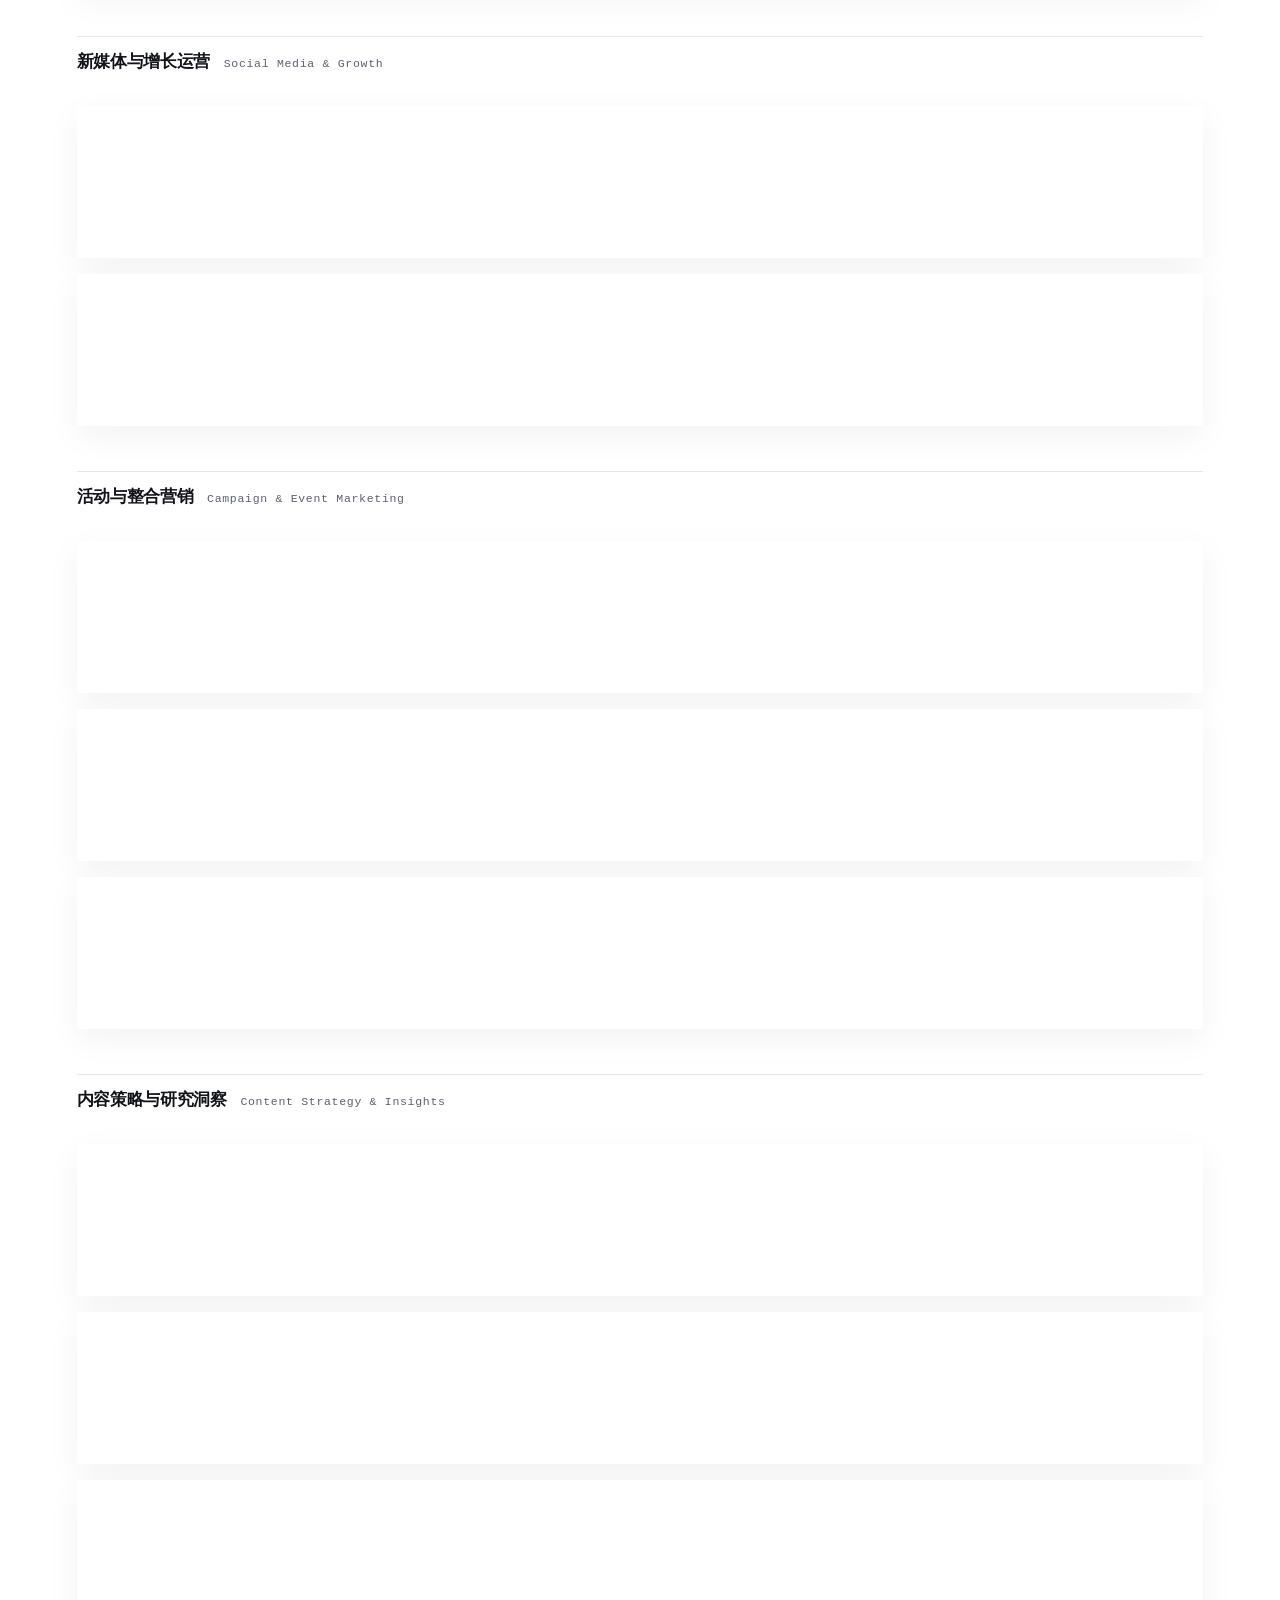
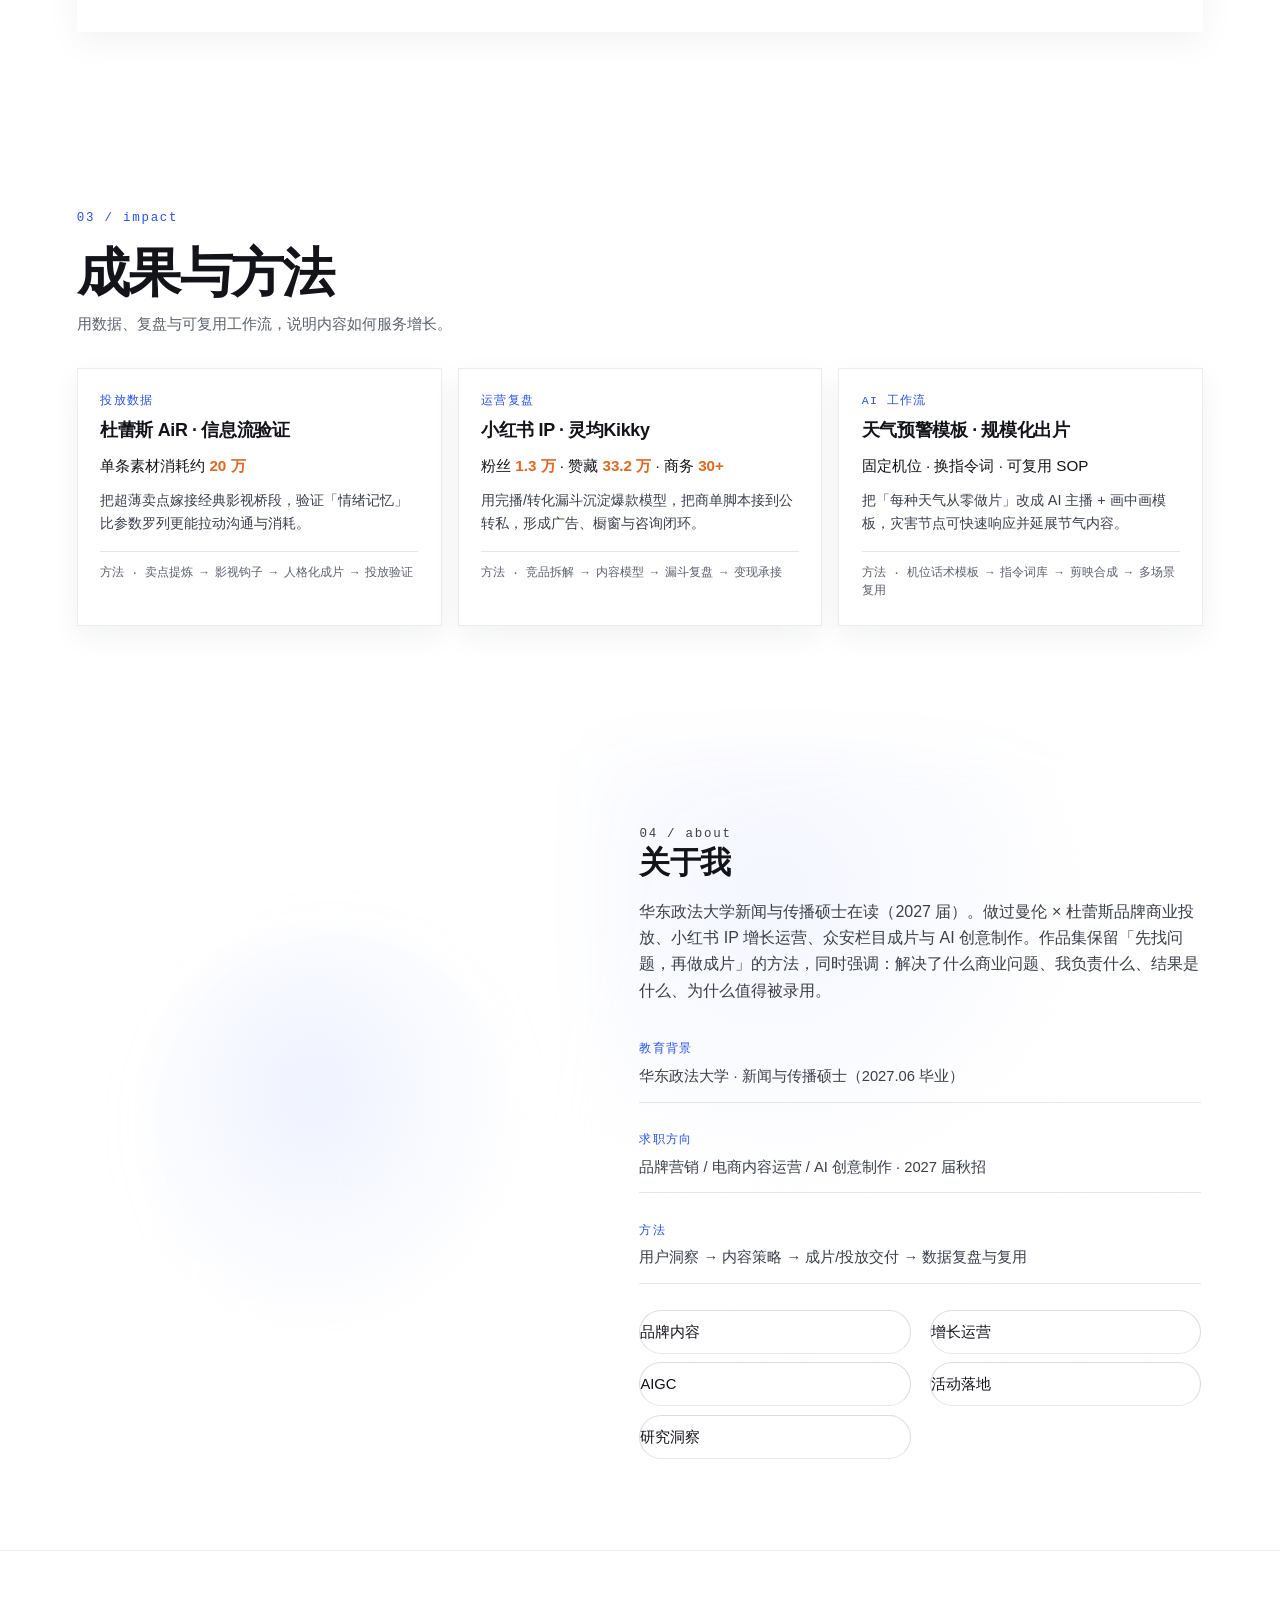
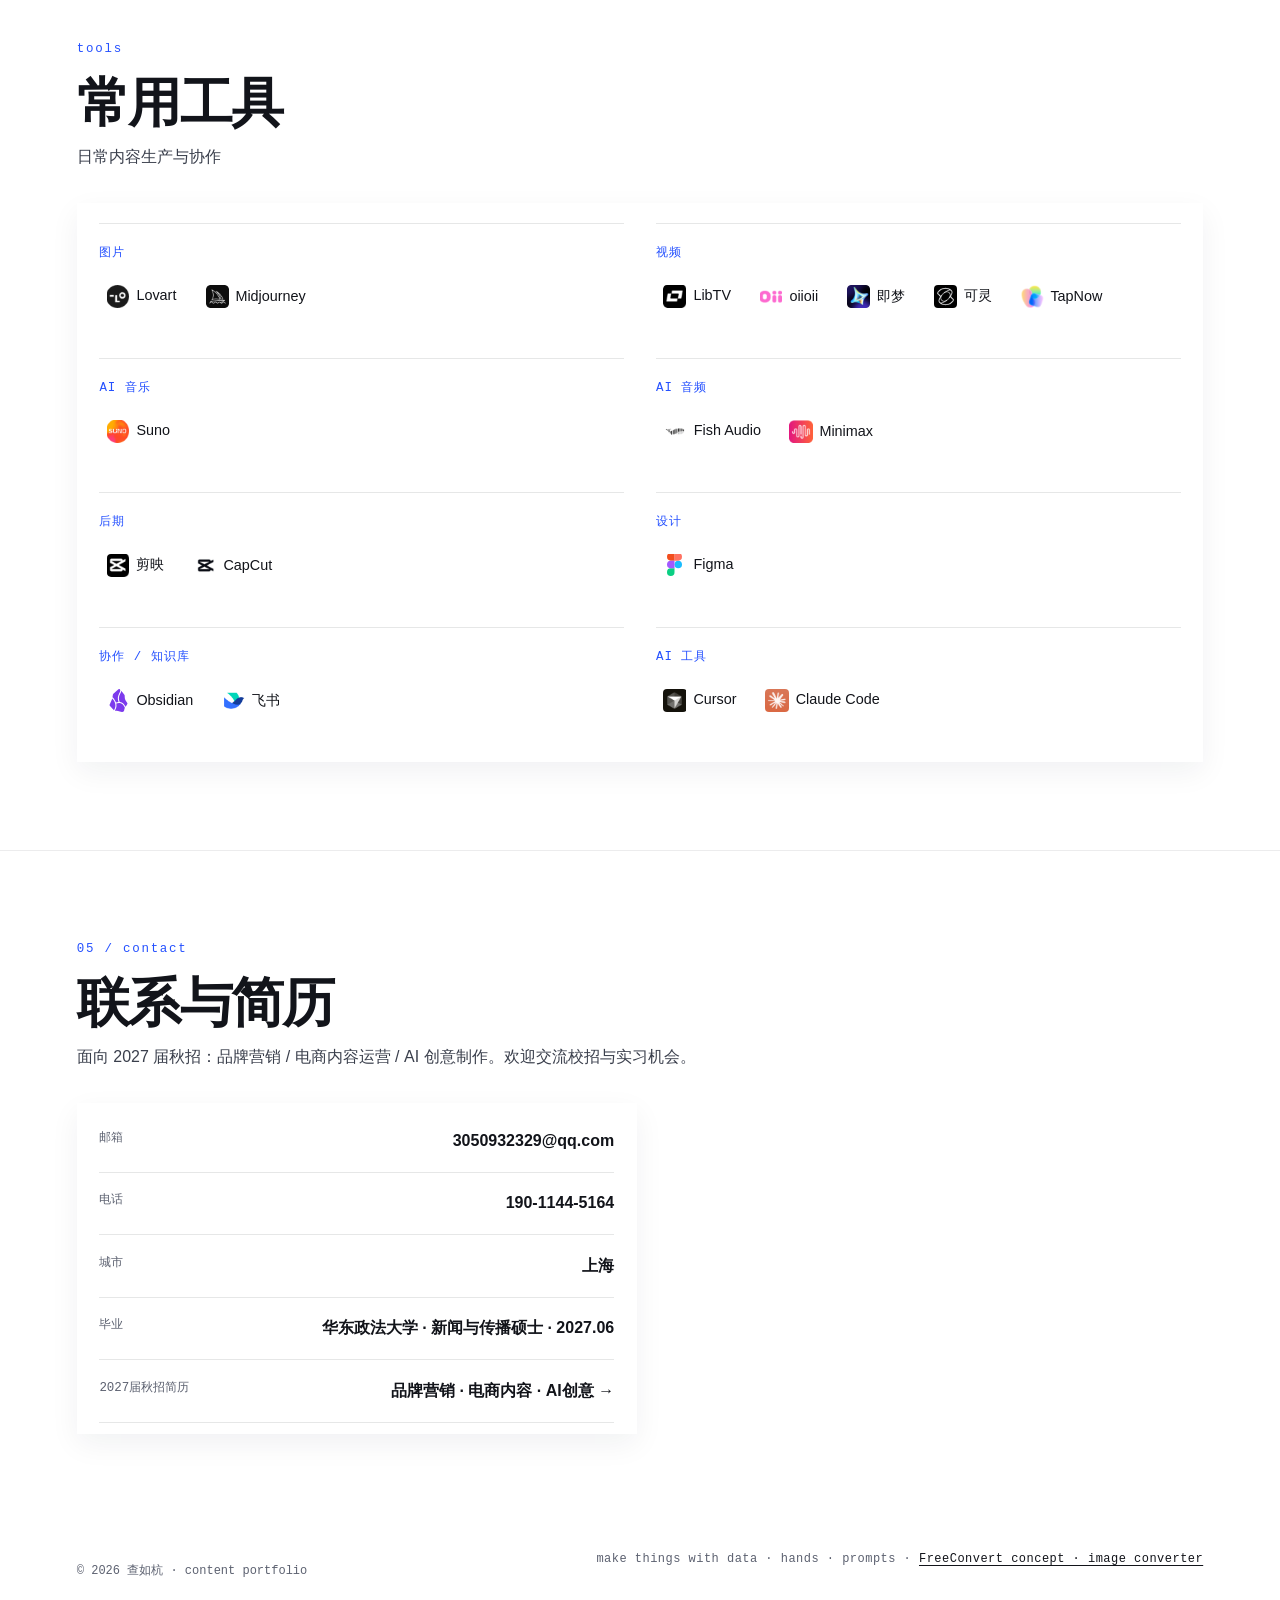
==== commit 5681bc1a: "Align resume with 2027 brand marketing positioning and featured 1+2 layout. Sync homepage featured w" ====
--- a/index.html
+++ b/index.html
@@ -8,7 +8,7 @@
   <link rel="dns-prefetch" href="https://cdn.jsdelivr.net" />
   <link rel="preconnect" href="https://cdn.jsdelivr.net" crossorigin />
   <link rel="preload" as="image" href="assets/hero-name-typewriter.jpg" fetchpriority="high" />
-  <link rel="stylesheet" href="styles.css?v=46" />
+  <link rel="stylesheet" href="styles.css?v=47" />
 </head>
 <body>
   <div class="page-bg" aria-hidden="true"></div>
@@ -55,7 +55,7 @@
       <div class="featured-head">
         <p class="eyebrow">01 / featured work</p>
         <h2 class="section-title">精选项目</h2>
-        <p class="section-lead">优先看能证明商业判断与交付能力的案例：投放、AI创意、账号增长。</p>
+        <p class="section-lead">一张主案例讲清品牌投放能力，两张中案例补齐 AI 创意与增长运营。</p>
       </div>
       <div class="featured-grid" id="featured-list"></div>
     </section>
@@ -110,19 +110,19 @@
         <div class="about-copy">
           <p class="eyebrow">04 / about</p>
           <h2 class="section-title">关于我</h2>
-          <p>华东政法大学新闻与传播硕士在读。做过品牌商业投放、账号增长运营、活动落地与 AI 创意制作。作品集保留「先找问题，再做成片」的方法，同时强调：解决了什么商业问题、我负责什么、结果是什么、为什么值得被录用。</p>
+          <p>华东政法大学新闻与传播硕士在读（2027 届）。做过曼伦 × 杜蕾斯品牌商业投放、小红书 IP 增长运营、众安栏目成片与 AI 创意制作。作品集保留「先找问题，再做成片」的方法，同时强调：解决了什么商业问题、我负责什么、结果是什么、为什么值得被录用。</p>
           <div class="about-blocks">
             <div class="about-block">
               <h3>教育背景</h3>
-              <p>华东政法大学 · 新闻与传播硕士（在读）</p>
+              <p>华东政法大学 · 新闻与传播硕士（2027.06 毕业）</p>
             </div>
             <div class="about-block">
-              <h3>经历方向</h3>
-              <p>品牌营销 / 电商与社媒内容运营 / AI 创意制作与投放协同</p>
+              <h3>求职方向</h3>
+              <p>品牌营销 / 电商内容运营 / AI 创意制作 · 2027 届秋招</p>
             </div>
             <div class="about-block">
               <h3>方法</h3>
-              <p>用户洞察 → 内容策略 → 成片/活动交付 → 数据复盘与复用</p>
+              <p>用户洞察 → 内容策略 → 成片/投放交付 → 数据复盘与复用</p>
             </div>
           </div>
           <ul class="about-tags about-tags--pill">
@@ -204,7 +204,7 @@
     <section class="contact" id="contact">
       <p class="eyebrow">05 / contact</p>
       <h2 class="section-title">联系与简历</h2>
-      <p class="contact-desc">如有品牌营销 / 内容运营 / AIGC 实习或 2027 秋招机会，欢迎与我联系。</p>
+      <p class="contact-desc">面向 2027 届秋招：品牌营销 / 电商内容运营 / AI 创意制作。欢迎交流校招与实习机会。</p>
       <div class="contact-rows">
         <a class="contact-row" href="mailto:3050932329@qq.com">
           <span>邮箱</span>
@@ -219,12 +219,12 @@
           <strong>上海</strong>
         </div>
         <div class="contact-row">
-          <span>在读</span>
-          <strong>华东政法大学 · 新闻与传播硕士</strong>
-        </div>
-        <a class="contact-row" href="docs/resume/resume.html" target="_blank" rel="noopener noreferrer">
-          <span>简历</span>
-          <strong>查看简历入口 →</strong>
+          <span>毕业</span>
+          <strong>华东政法大学 · 新闻与传播硕士 · 2027.06</strong>
+        </div>
+        <a class="contact-row" href="docs/resume/resume.html?v=47" target="_blank" rel="noopener noreferrer">
+          <span>2027届秋招简历</span>
+          <strong>品牌营销 · 电商内容 · AI创意 →</strong>
         </a>
       </div>
     </section>
@@ -253,7 +253,7 @@
     </div>
   </div>
 
-  <script src="works.js?v=46" defer></script>
-  <script src="app.js?v=46" defer></script>
+  <script src="works.js?v=47" defer></script>
+  <script src="app.js?v=47" defer></script>
 </body>
 </html>
--- a/styles.css
+++ b/styles.css
@@ -335,32 +335,45 @@
 .featured-grid {
   display: grid;
   grid-template-columns: repeat(2, minmax(0, 1fr));
-  gap: 1.1rem;
+  gap: 1.15rem;
 }
 
 .featured-card {
-  display: grid;
-  grid-template-columns: 140px 1fr;
-  gap: 0;
+  display: flex;
+  flex-direction: column;
   overflow: hidden;
-  background: rgba(255, 255, 255, 0.92);
+  background: #fff;
   border: 1px solid rgba(18, 20, 26, 0.08);
-  box-shadow: 0 10px 28px rgba(18, 30, 50, 0.06);
+  border-radius: 18px;
+  box-shadow: 0 10px 28px rgba(18, 30, 50, 0.05);
   cursor: pointer;
   transition: transform 0.25s var(--ease), box-shadow 0.25s var(--ease), border-color 0.25s var(--ease);
 }
 
+.featured-card--hero {
+  grid-column: 1 / -1;
+}
+
 .featured-card:hover {
   transform: translateY(-3px);
-  border-color: rgba(36, 80, 255, 0.28);
-  box-shadow: 0 16px 36px rgba(18, 30, 50, 0.1);
+  border-color: rgba(36, 80, 255, 0.22);
+  box-shadow: 0 18px 40px rgba(18, 30, 50, 0.1);
 }
 
 .featured-media {
   position: relative;
-  min-height: 180px;
   background: #f3f4f7;
   overflow: hidden;
+}
+
+.featured-card--hero .featured-media {
+  aspect-ratio: 16 / 9;
+  border-radius: 18px 18px 0 0;
+}
+
+.featured-card--mid .featured-media {
+  aspect-ratio: 4 / 3;
+  border-radius: 18px 18px 0 0;
 }
 
 .featured-media img,
@@ -371,71 +384,59 @@
   height: 100%;
   max-width: none;
   object-fit: cover;
-  object-position: center top;
-}
-
-.featured-media .work-play,
-.featured-media .work-badge {
-  display: none;
+  object-position: center center;
+  transition: transform 0.7s var(--ease);
+}
+
+.featured-card:hover .featured-media img {
+  transform: scale(1.03);
 }
 
 .featured-body {
-  padding: 1.15rem 1.25rem 1.25rem;
+  padding: 1.15rem 1.25rem 1.35rem;
   display: flex;
   flex-direction: column;
   gap: 0.35rem;
 }
 
+.featured-card--hero .featured-body {
+  padding: 1.35rem 1.45rem 1.55rem;
+}
+
 .featured-meta {
   margin: 0;
-  display: flex;
-  flex-wrap: wrap;
-  gap: 0.45rem 0.75rem;
   font-family: var(--font-mono);
   font-size: 0.7rem;
-  letter-spacing: 0.06em;
-  color: var(--blue);
+  letter-spacing: 0.1em;
+  color: var(--muted);
   text-transform: uppercase;
 }
 
 .featured-title {
-  margin: 0.15rem 0 0;
+  margin: 0.2rem 0 0;
   font-family: var(--font-display);
-  font-size: 1.05rem;
+  font-size: 1.08rem;
   font-weight: 700;
   line-height: 1.35;
   letter-spacing: -0.02em;
-}
-
-.featured-desc {
-  margin: 0.25rem 0 0;
-  color: #3a3f4c;
-  font-size: 0.88rem;
+  color: var(--ink);
+}
+
+.featured-card--hero .featured-title {
+  font-size: clamp(1.25rem, 2.4vw, 1.65rem);
+}
+
+.featured-sub {
+  margin: 0.35rem 0 0;
+  color: var(--muted);
+  font-size: 0.9rem;
   line-height: 1.55;
-  display: -webkit-box;
-  -webkit-line-clamp: 2;
-  -webkit-box-orient: vertical;
-  overflow: hidden;
-}
-
-.featured-result {
-  margin: 0.45rem 0 0;
-  font-family: var(--font-mono);
-  font-size: 0.78rem;
-  color: var(--orange);
-}
-
+}
+
+.featured-desc,
+.featured-result,
 .featured-link {
-  margin-top: auto;
-  padding-top: 0.7rem;
-  font-family: var(--font-mono);
-  font-size: 0.74rem;
-  letter-spacing: 0.04em;
-  color: var(--ink);
-}
-
-.featured-card:hover .featured-link {
-  color: var(--blue);
+  display: none;
 }
 
 .impact-grid {
@@ -1506,8 +1507,8 @@
     grid-template-columns: 1fr;
   }
 
-  .featured-card {
-    grid-template-columns: 120px 1fr;
+  .featured-card--hero {
+    grid-column: auto;
   }
 }
 
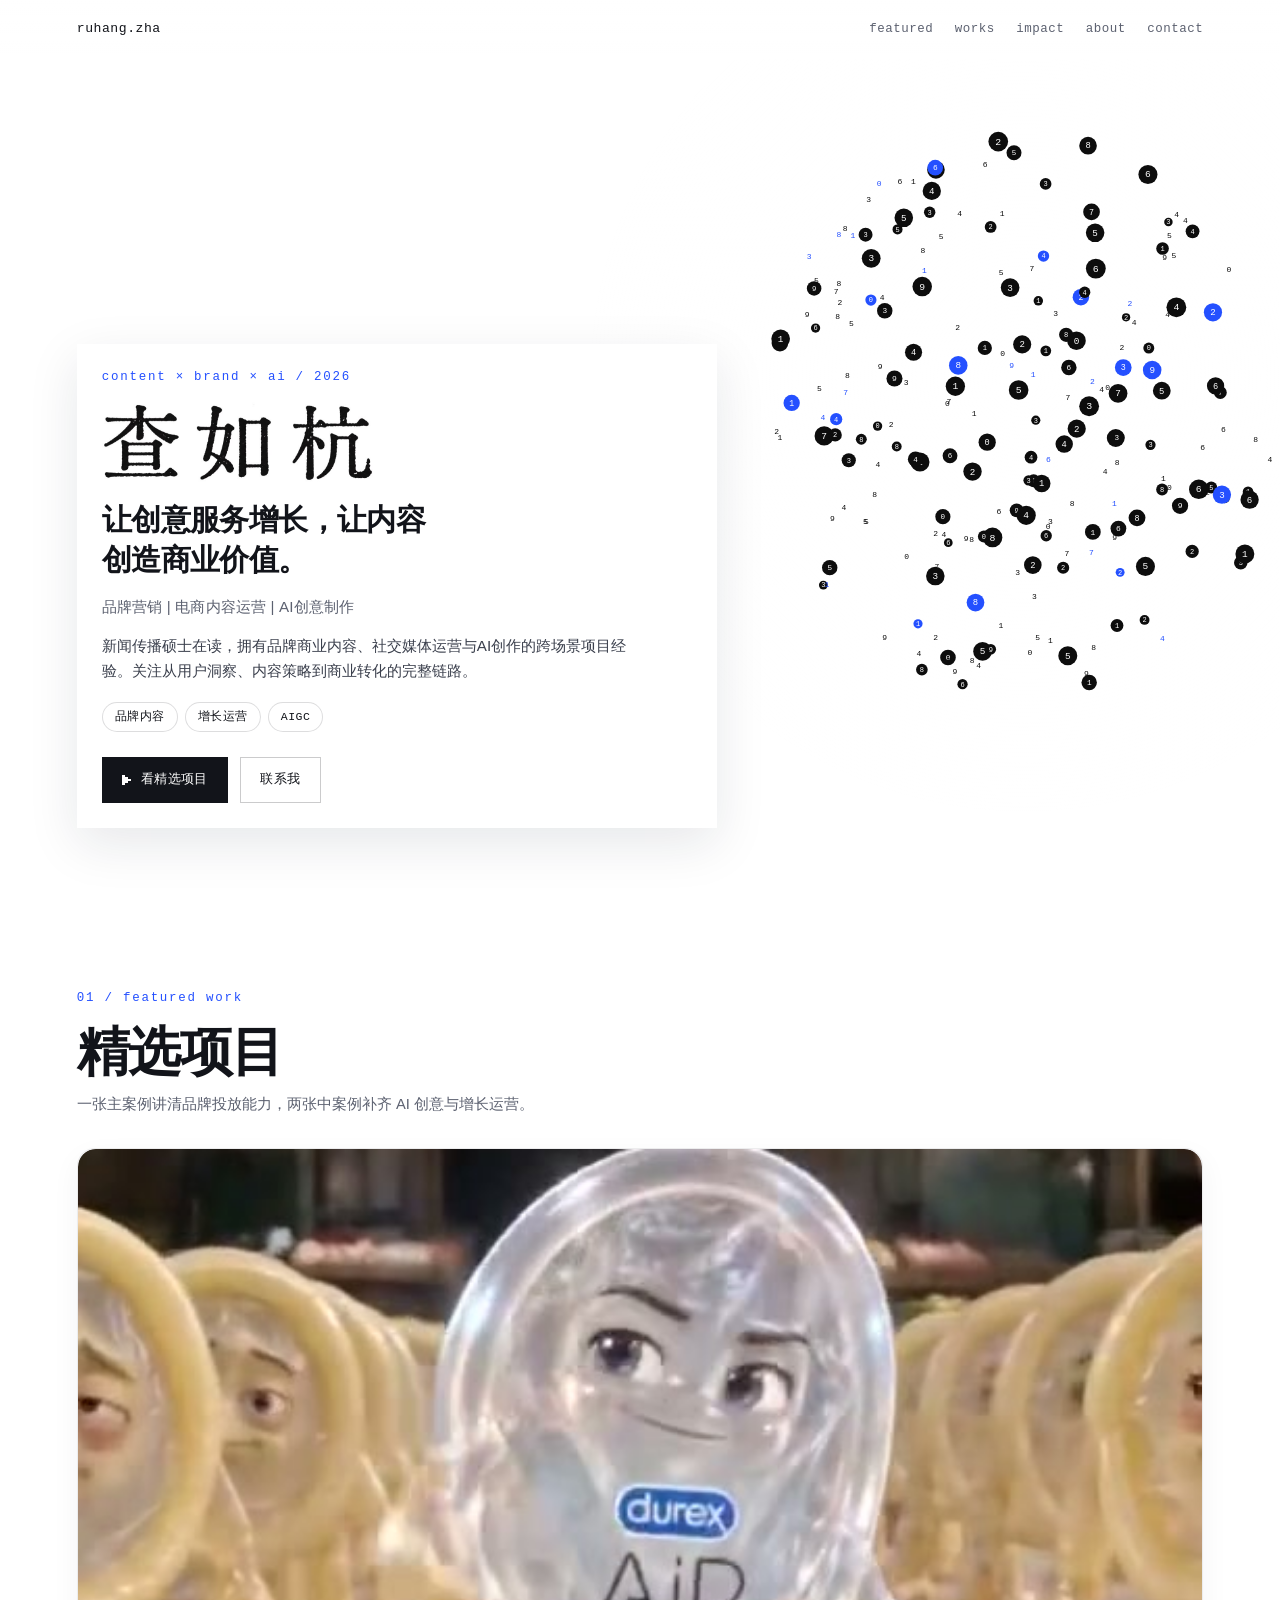
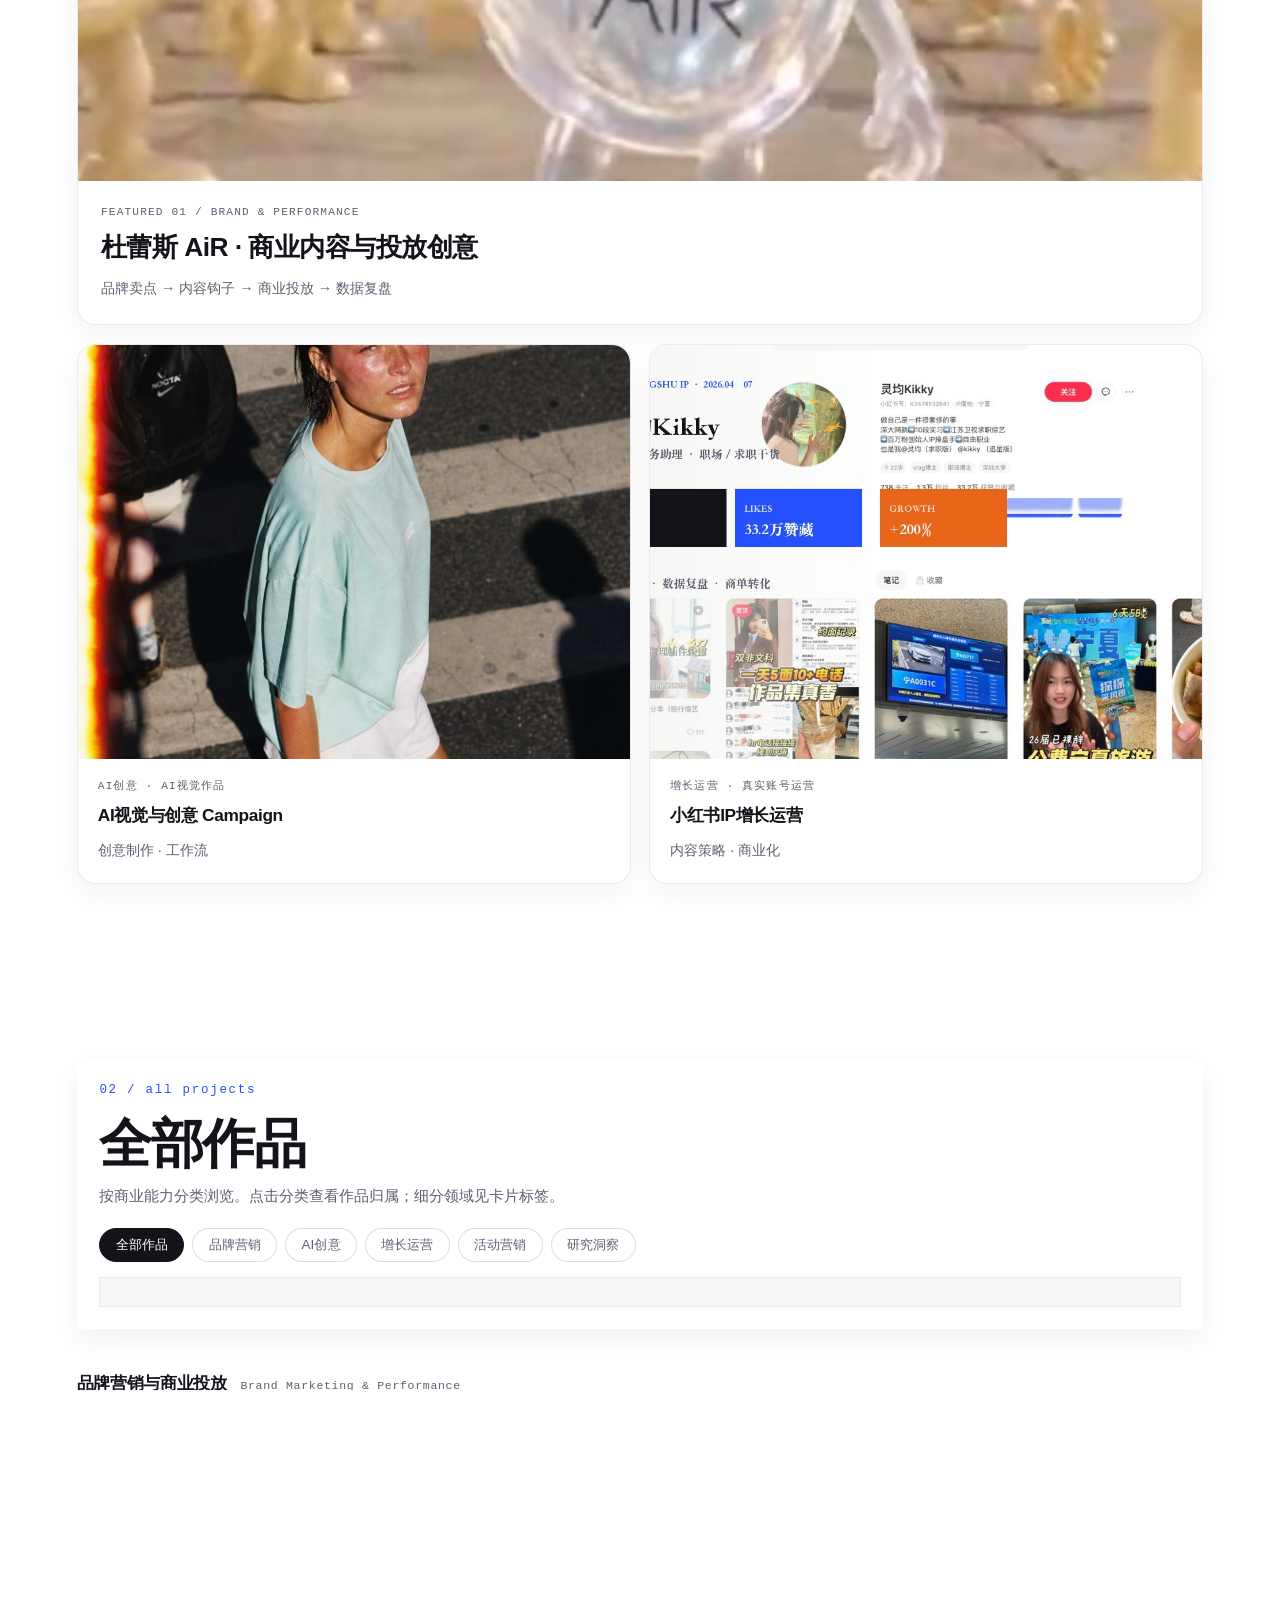
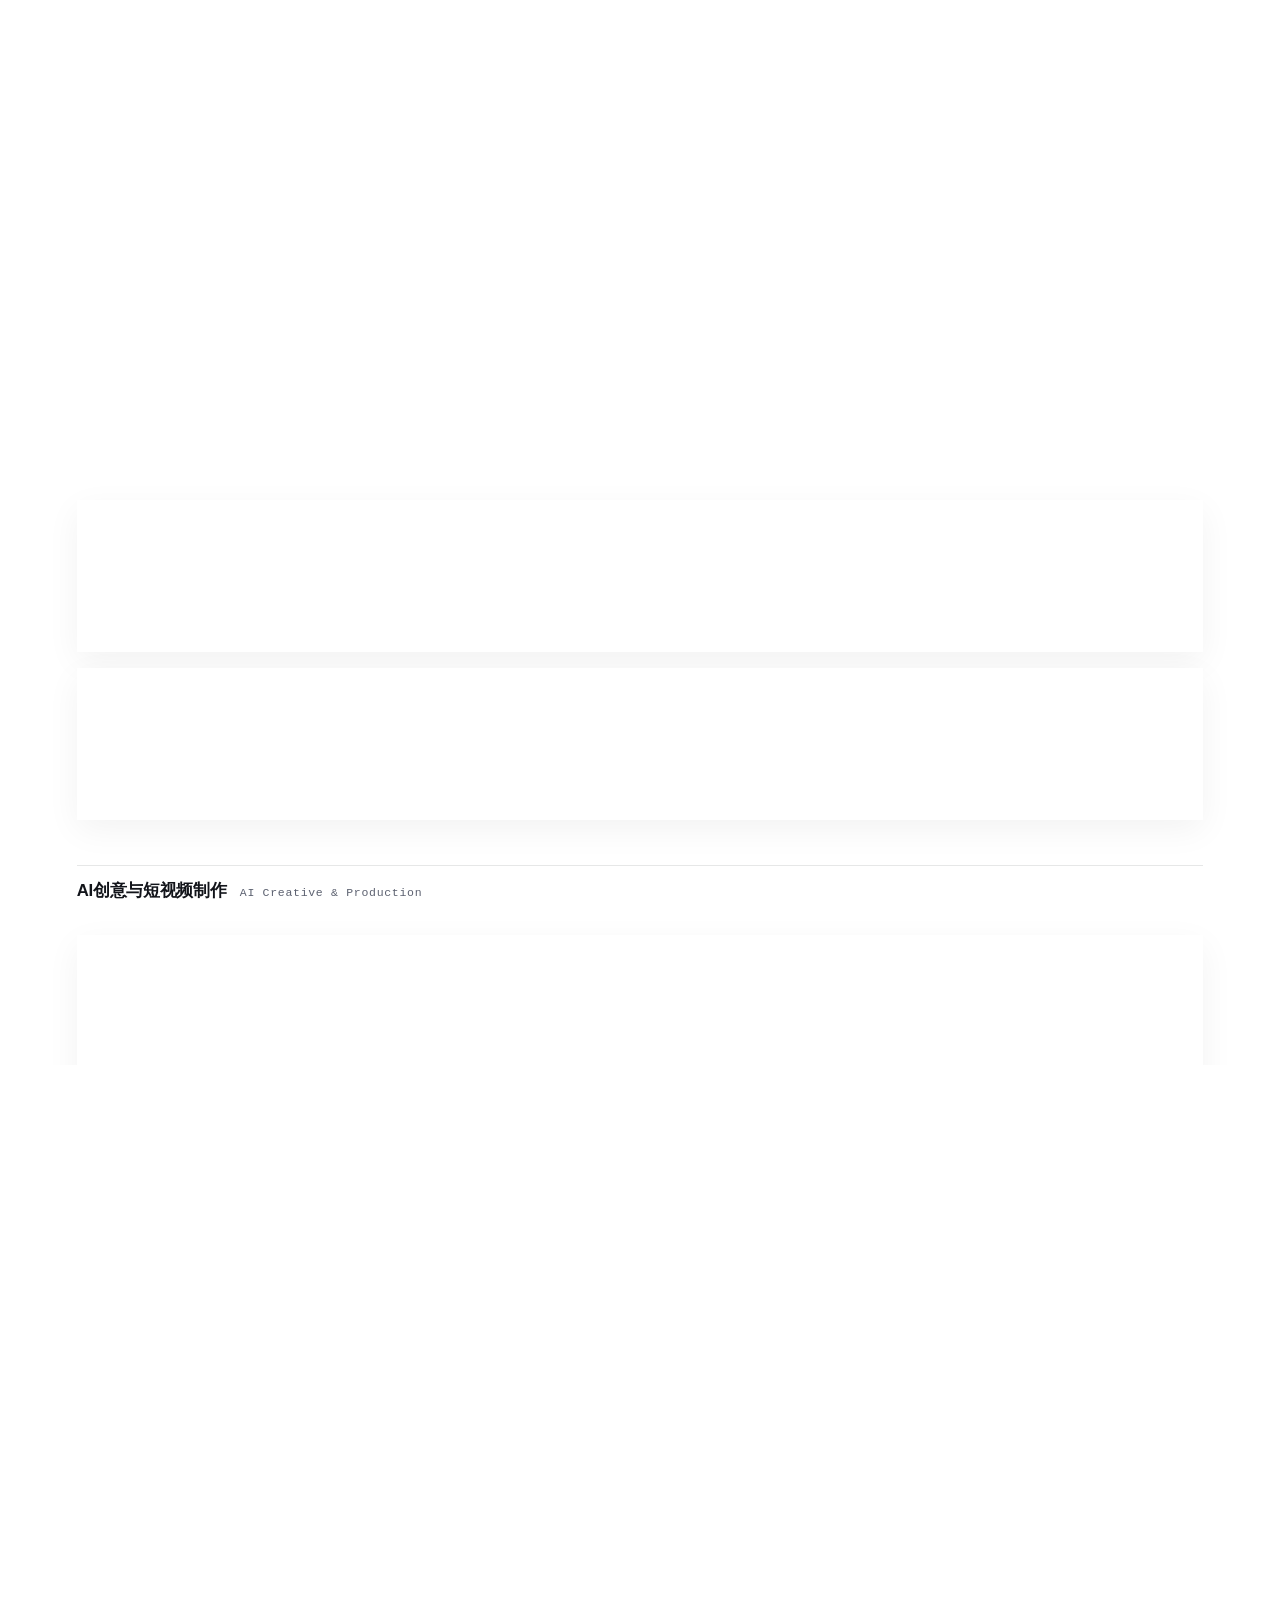
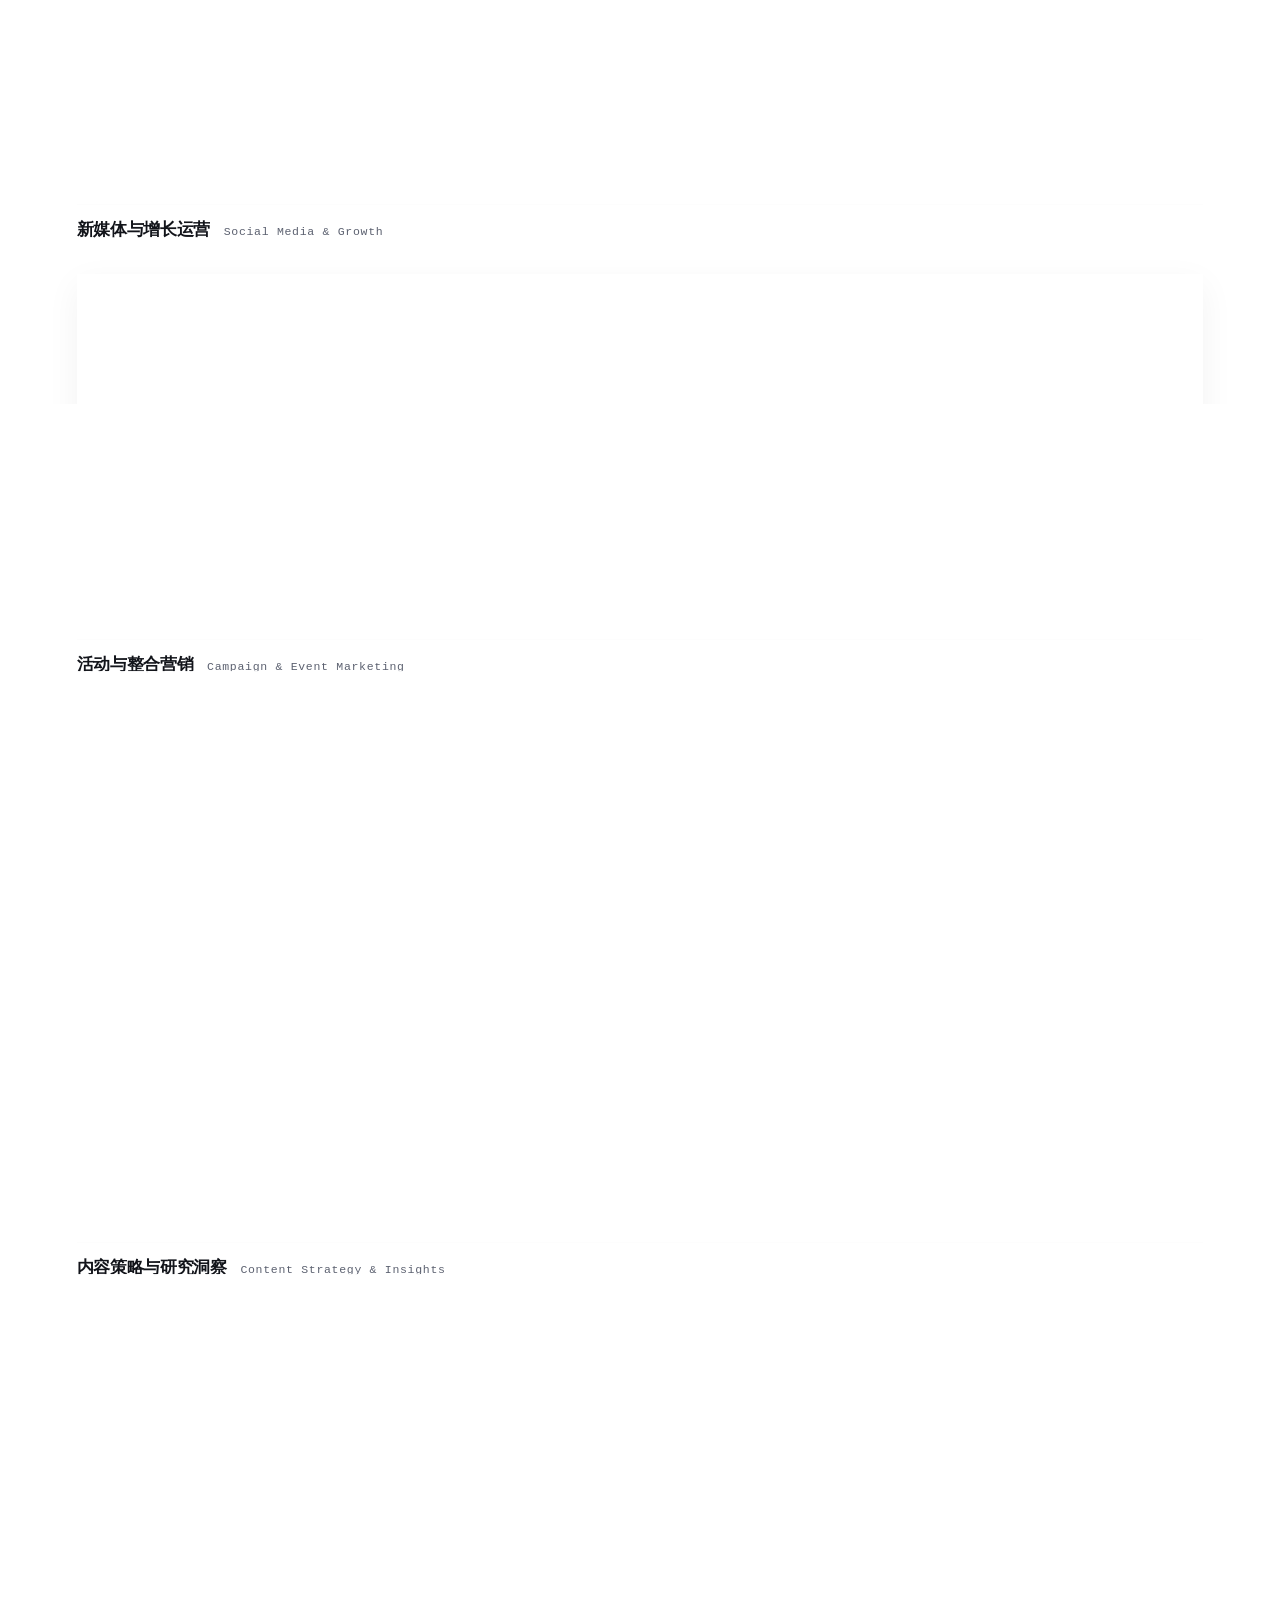
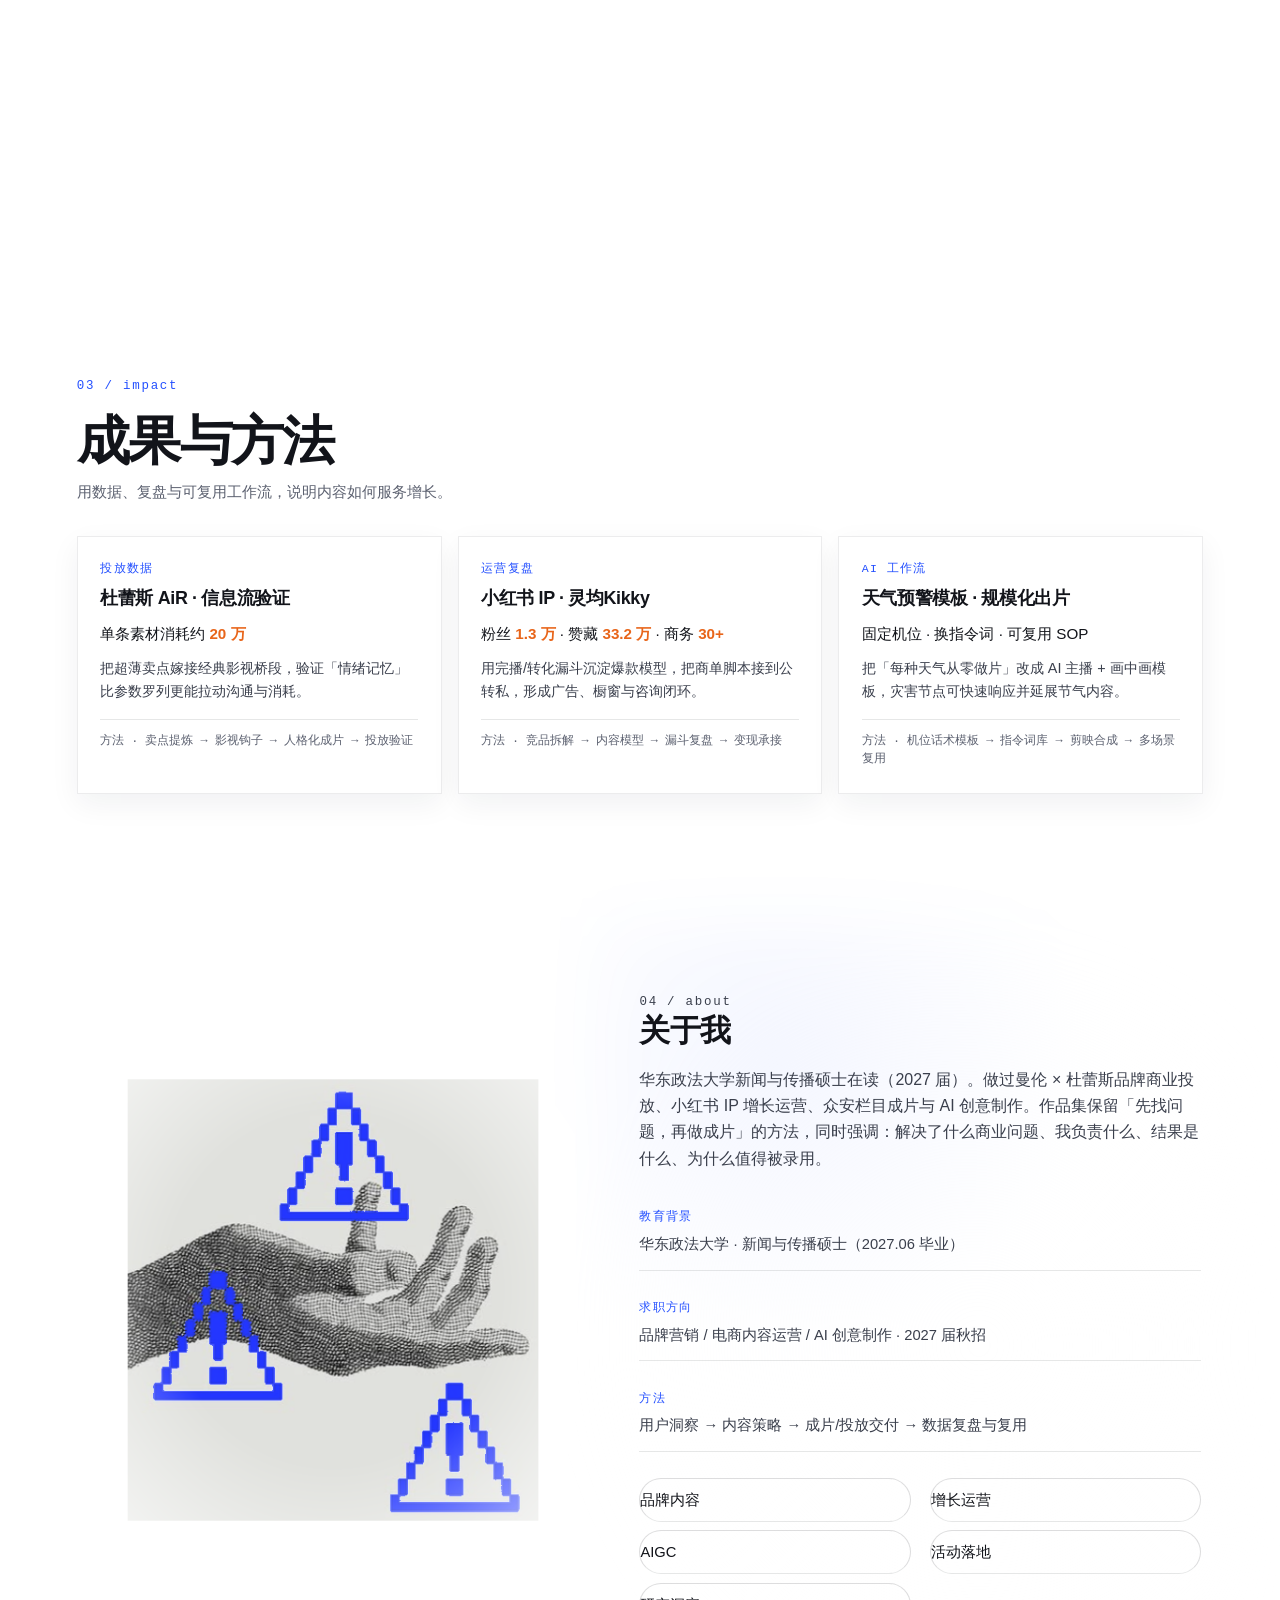
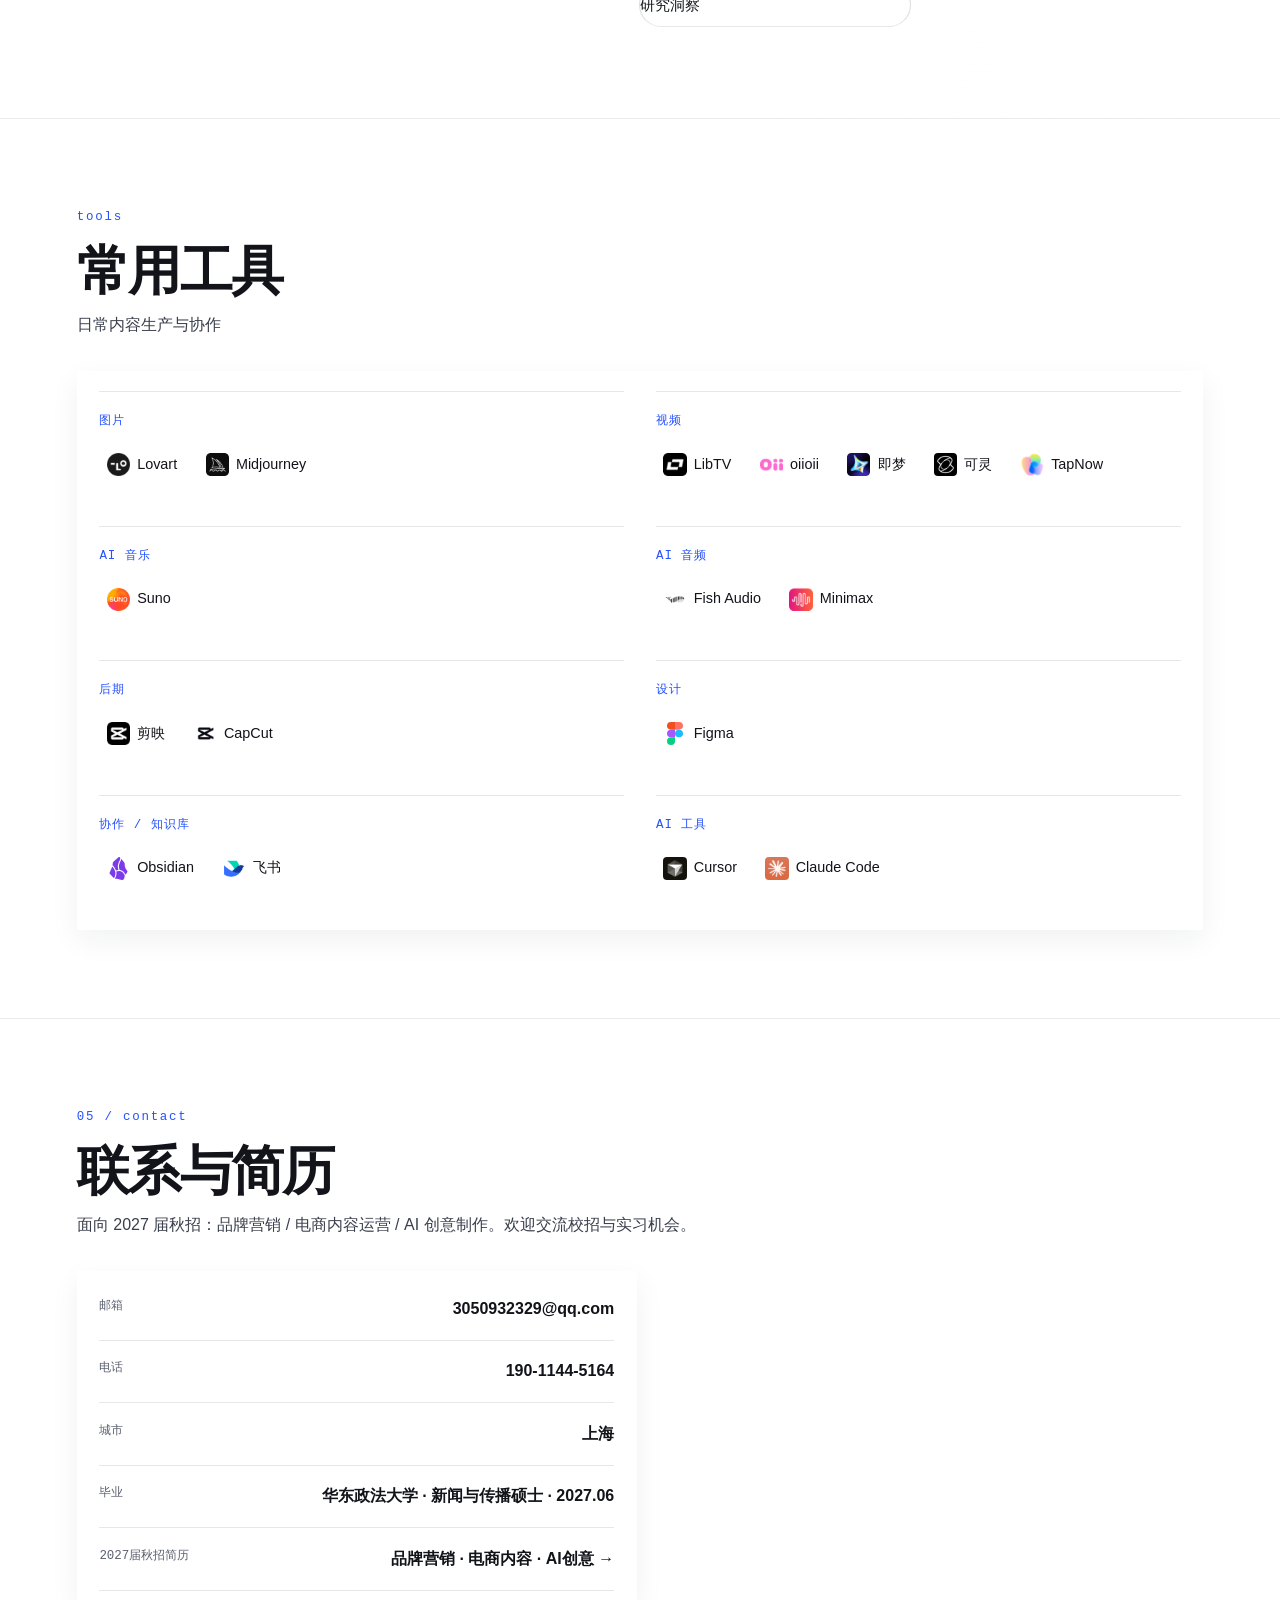
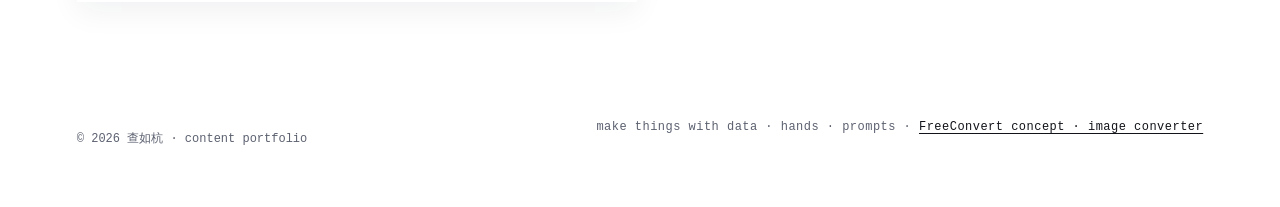
==== commit 942798e7: "Add Manlun Durex Air vs ultra-thin AI rap battle to portfolio. Co-authored-by: Cursor <cursoragent@c" ====
--- a/index.html
+++ b/index.html
@@ -8,7 +8,7 @@
   <link rel="dns-prefetch" href="https://cdn.jsdelivr.net" />
   <link rel="preconnect" href="https://cdn.jsdelivr.net" crossorigin />
   <link rel="preload" as="image" href="assets/hero-name-typewriter.jpg" fetchpriority="high" />
-  <link rel="stylesheet" href="styles.css?v=47" />
+  <link rel="stylesheet" href="styles.css?v=48" />
 </head>
 <body>
   <div class="page-bg" aria-hidden="true"></div>
@@ -222,7 +222,7 @@
           <span>毕业</span>
           <strong>华东政法大学 · 新闻与传播硕士 · 2027.06</strong>
         </div>
-        <a class="contact-row" href="docs/resume/resume.html?v=47" target="_blank" rel="noopener noreferrer">
+        <a class="contact-row" href="docs/resume/resume.html?v=48" target="_blank" rel="noopener noreferrer">
           <span>2027届秋招简历</span>
           <strong>品牌营销 · 电商内容 · AI创意 →</strong>
         </a>
@@ -253,7 +253,7 @@
     </div>
   </div>
 
-  <script src="works.js?v=47" defer></script>
-  <script src="app.js?v=47" defer></script>
+  <script src="works.js?v=48" defer></script>
+  <script src="app.js?v=48" defer></script>
 </body>
 </html>
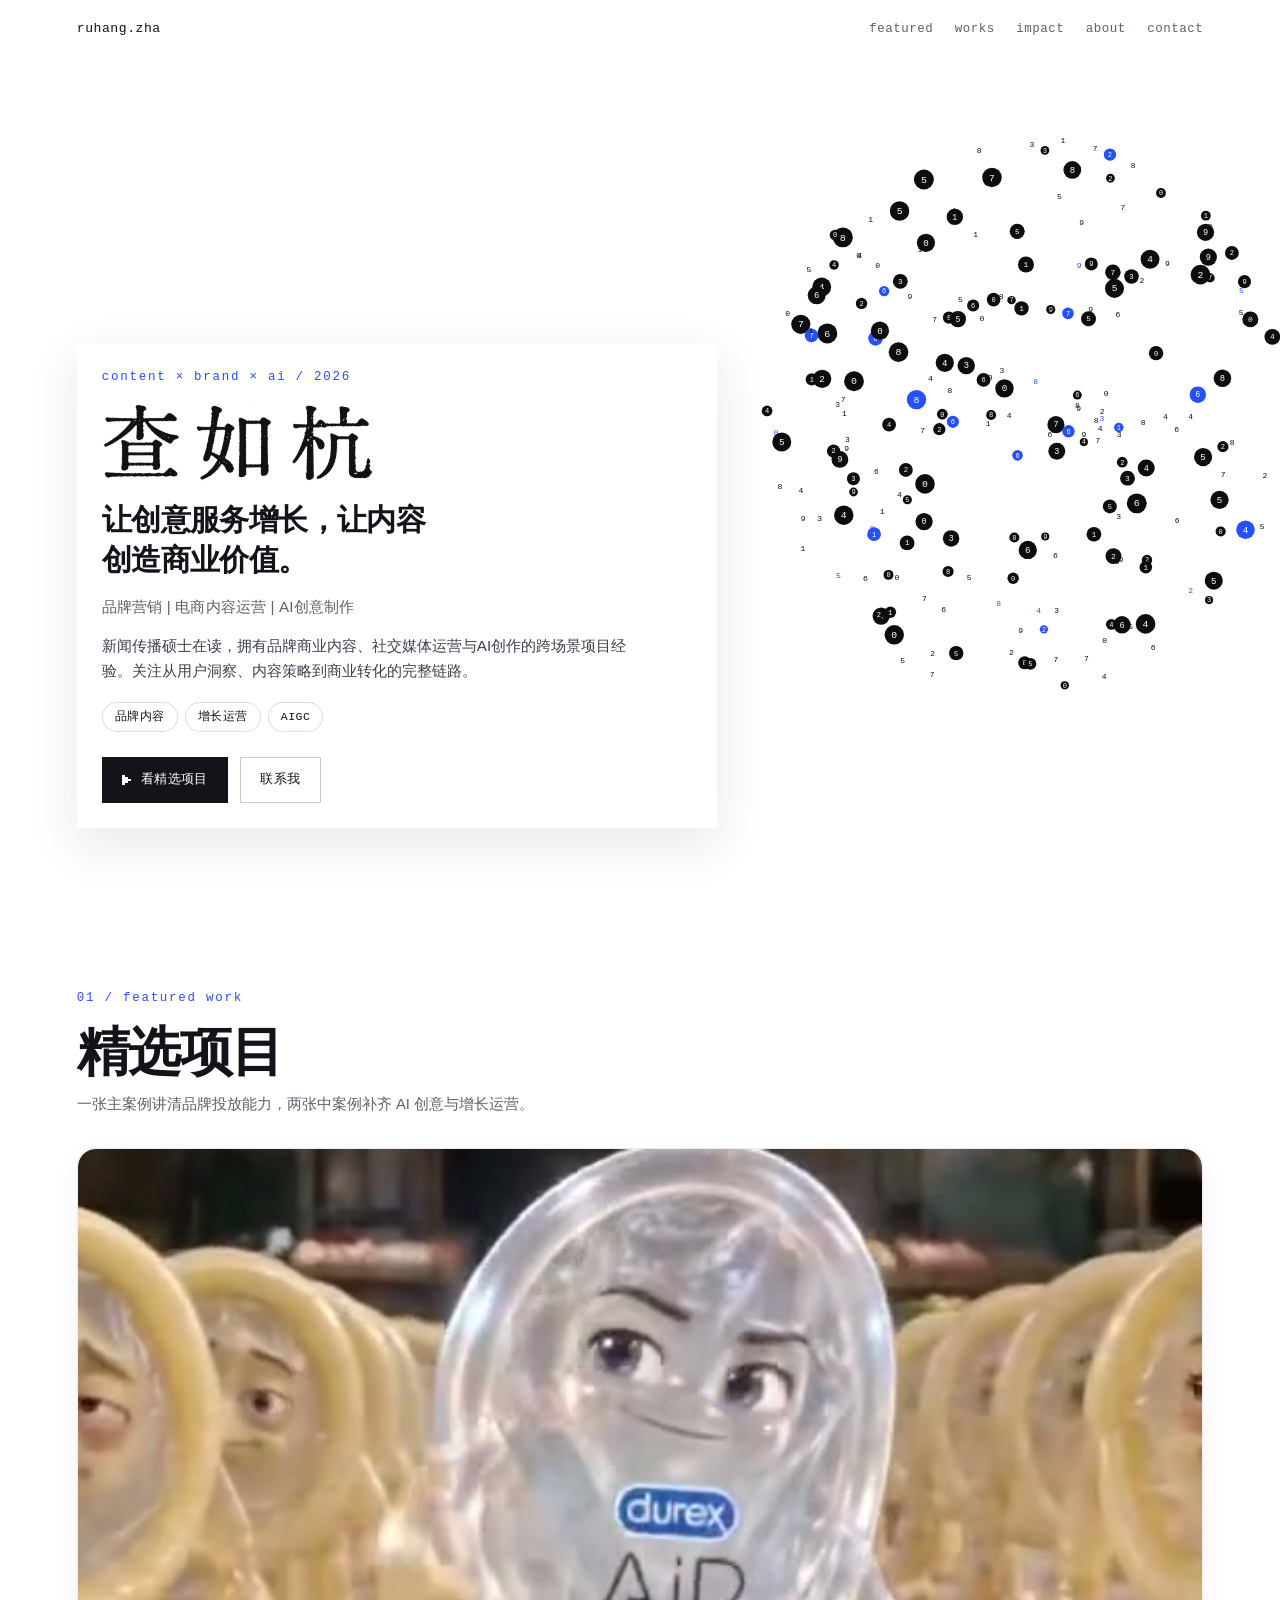
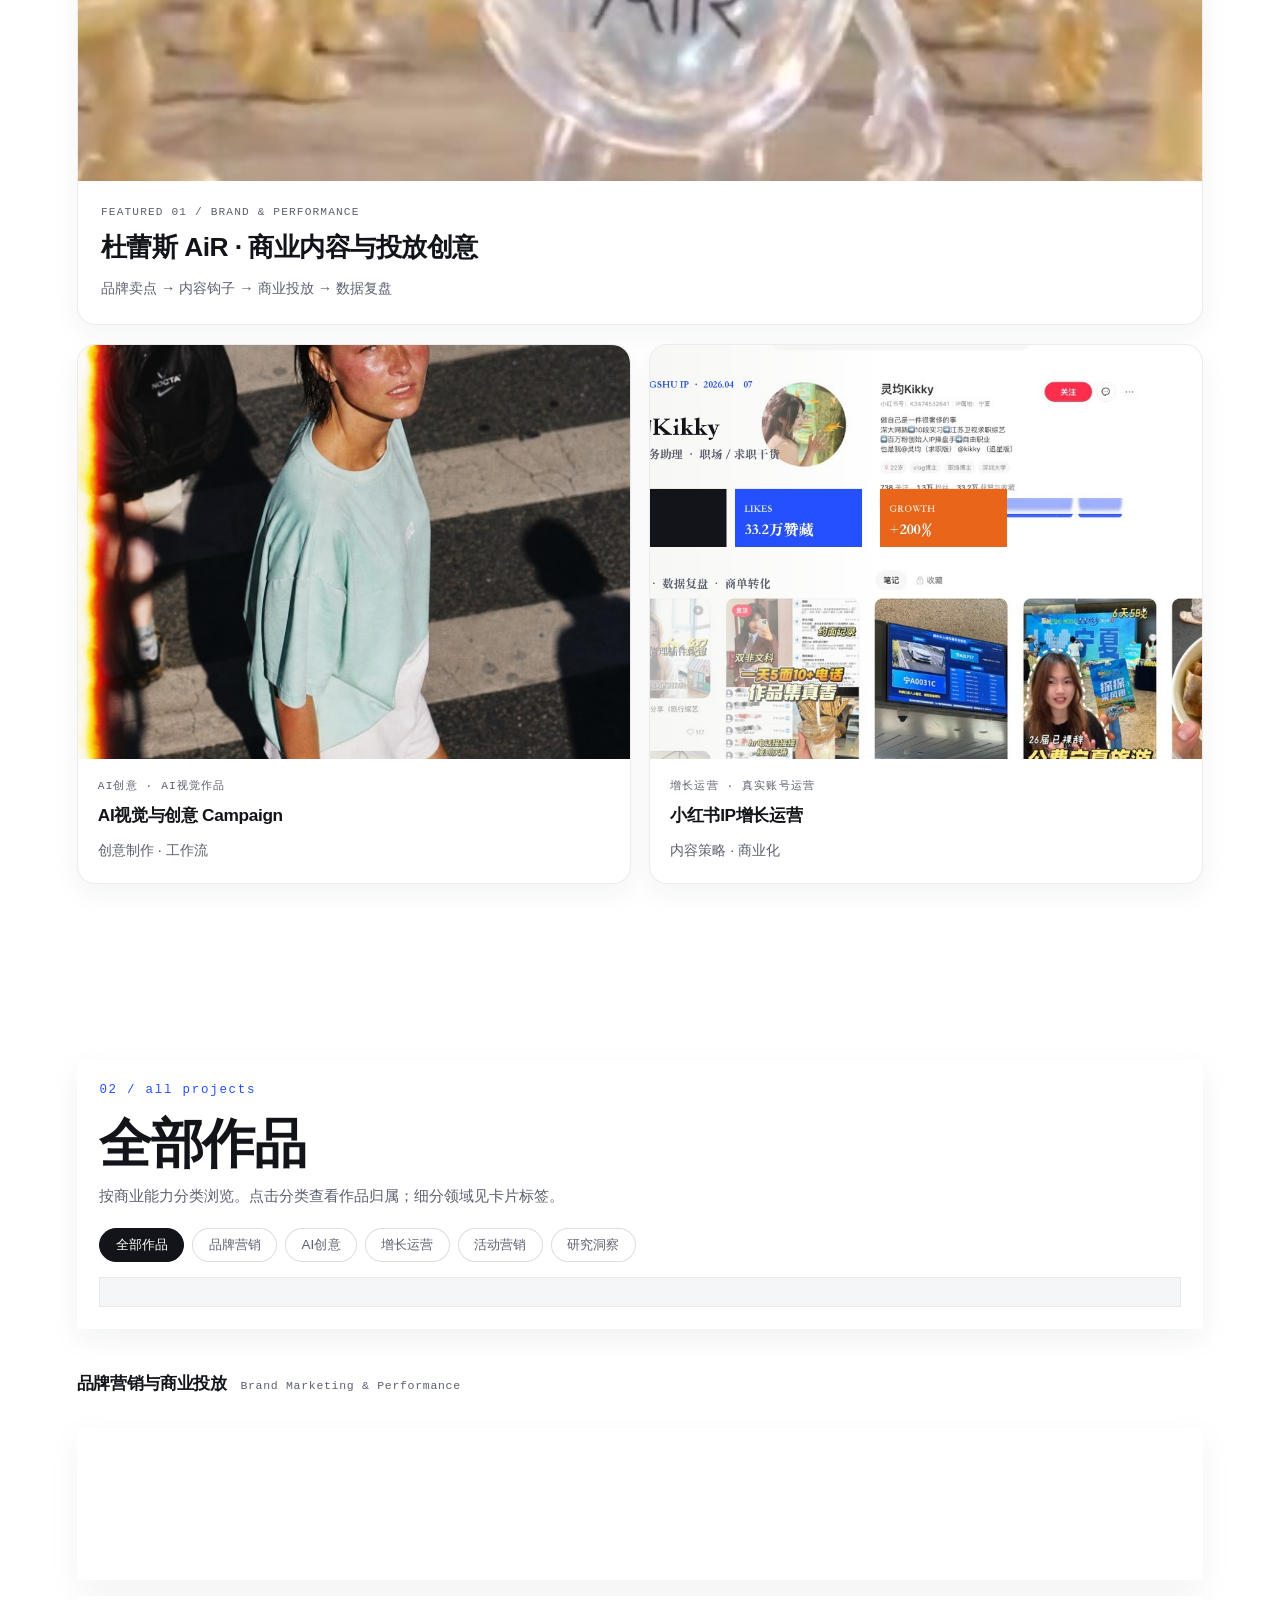
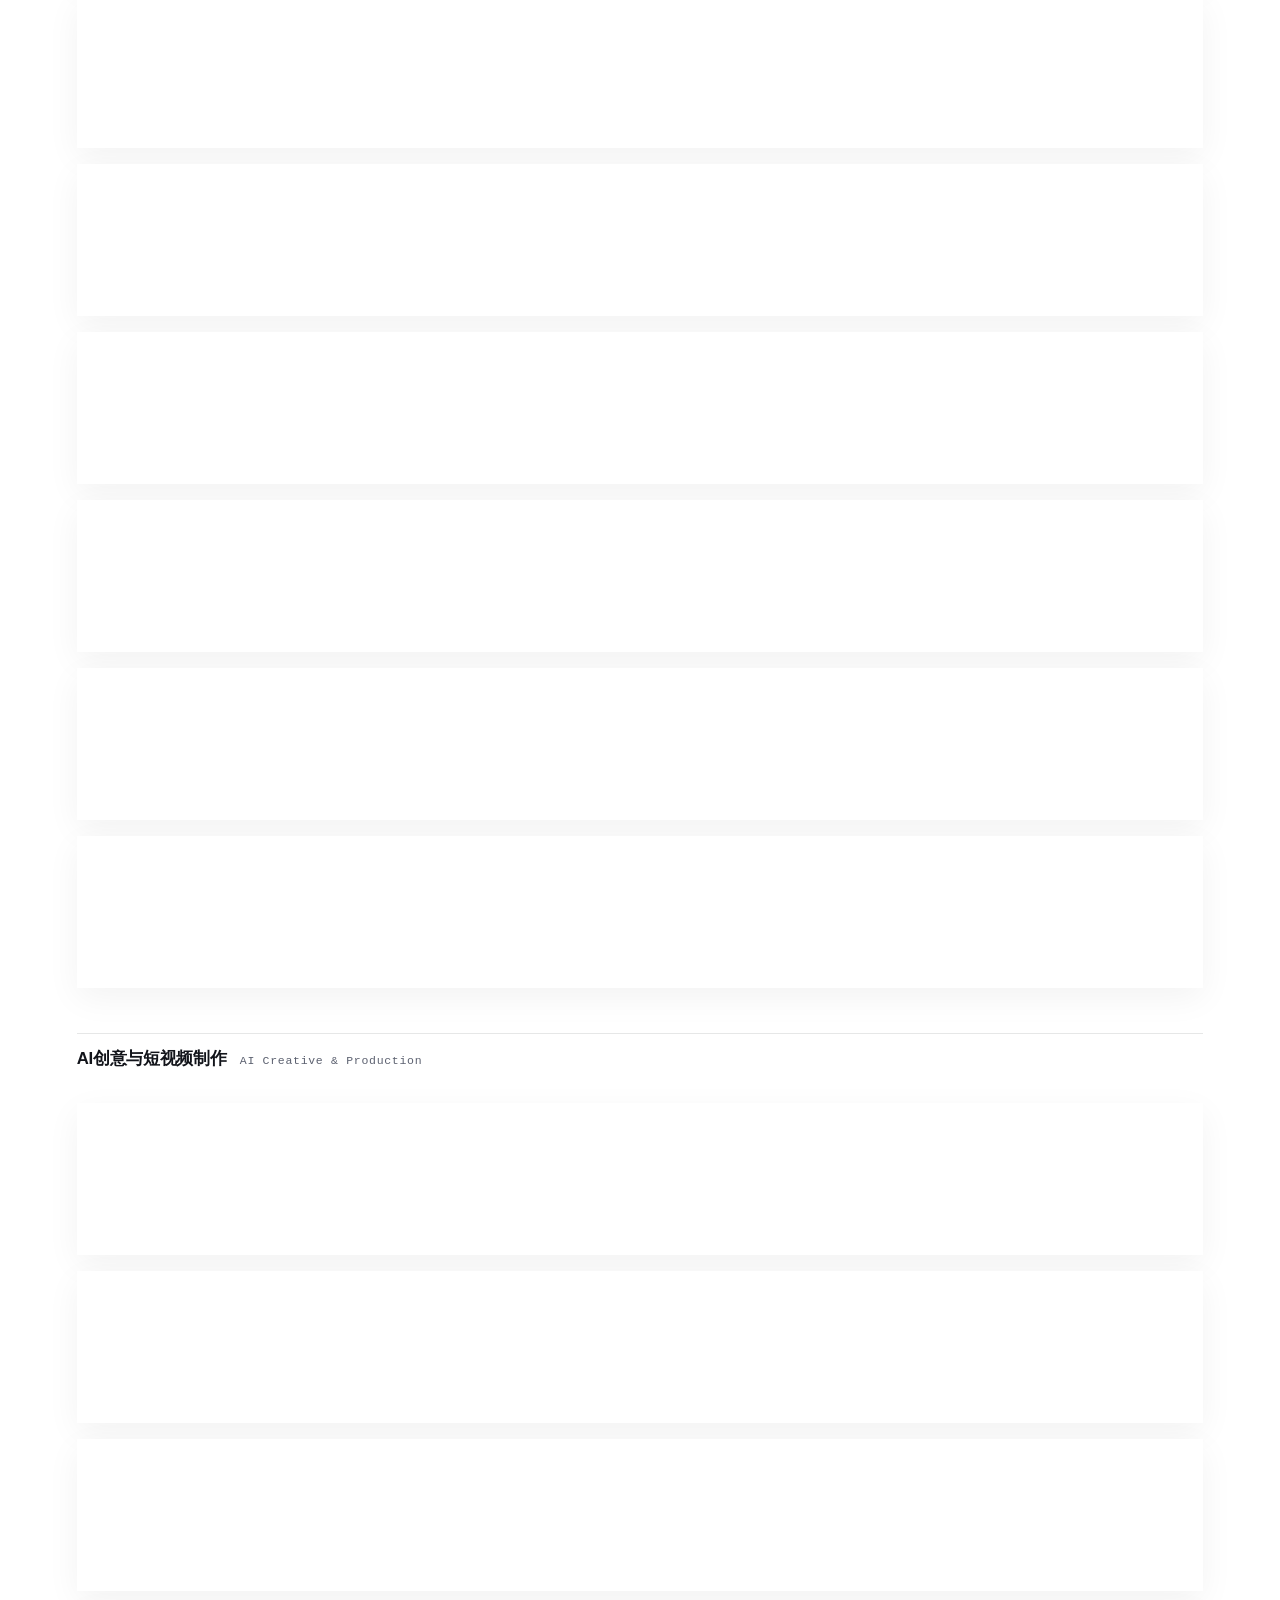
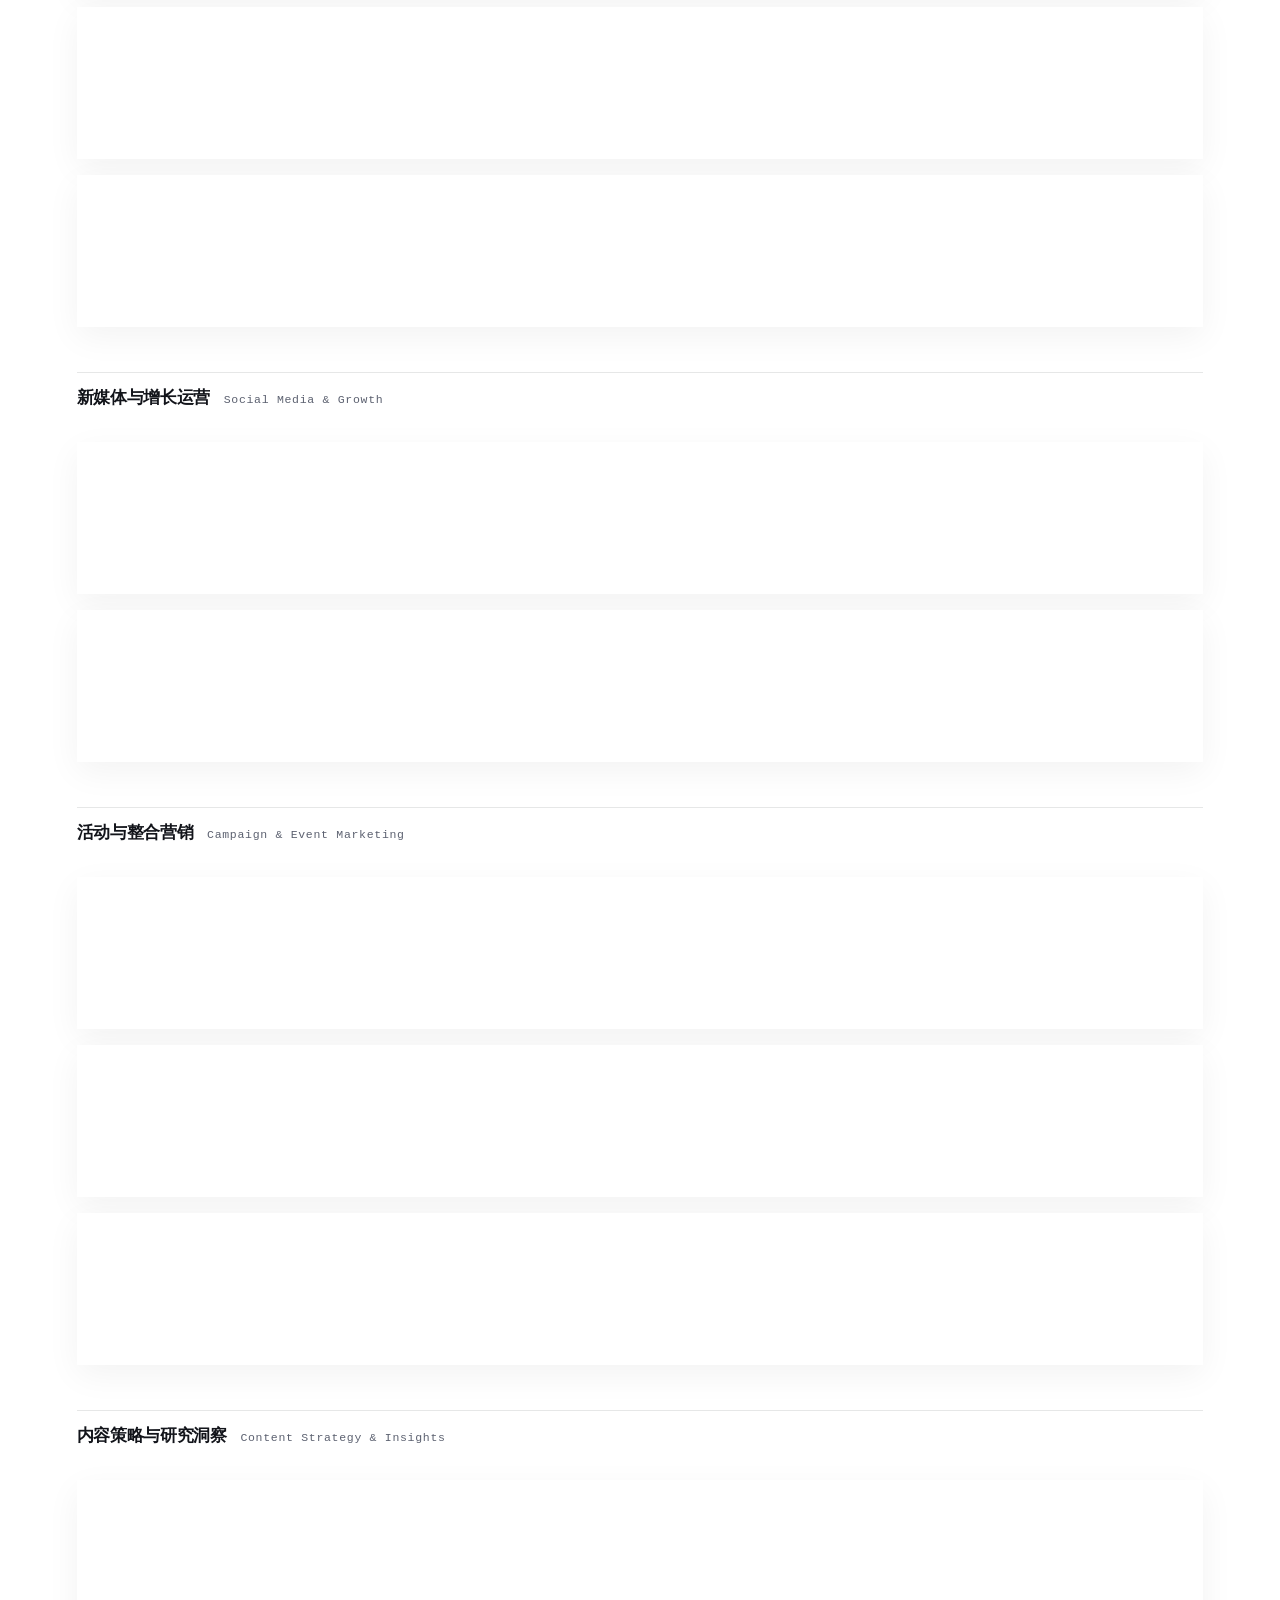
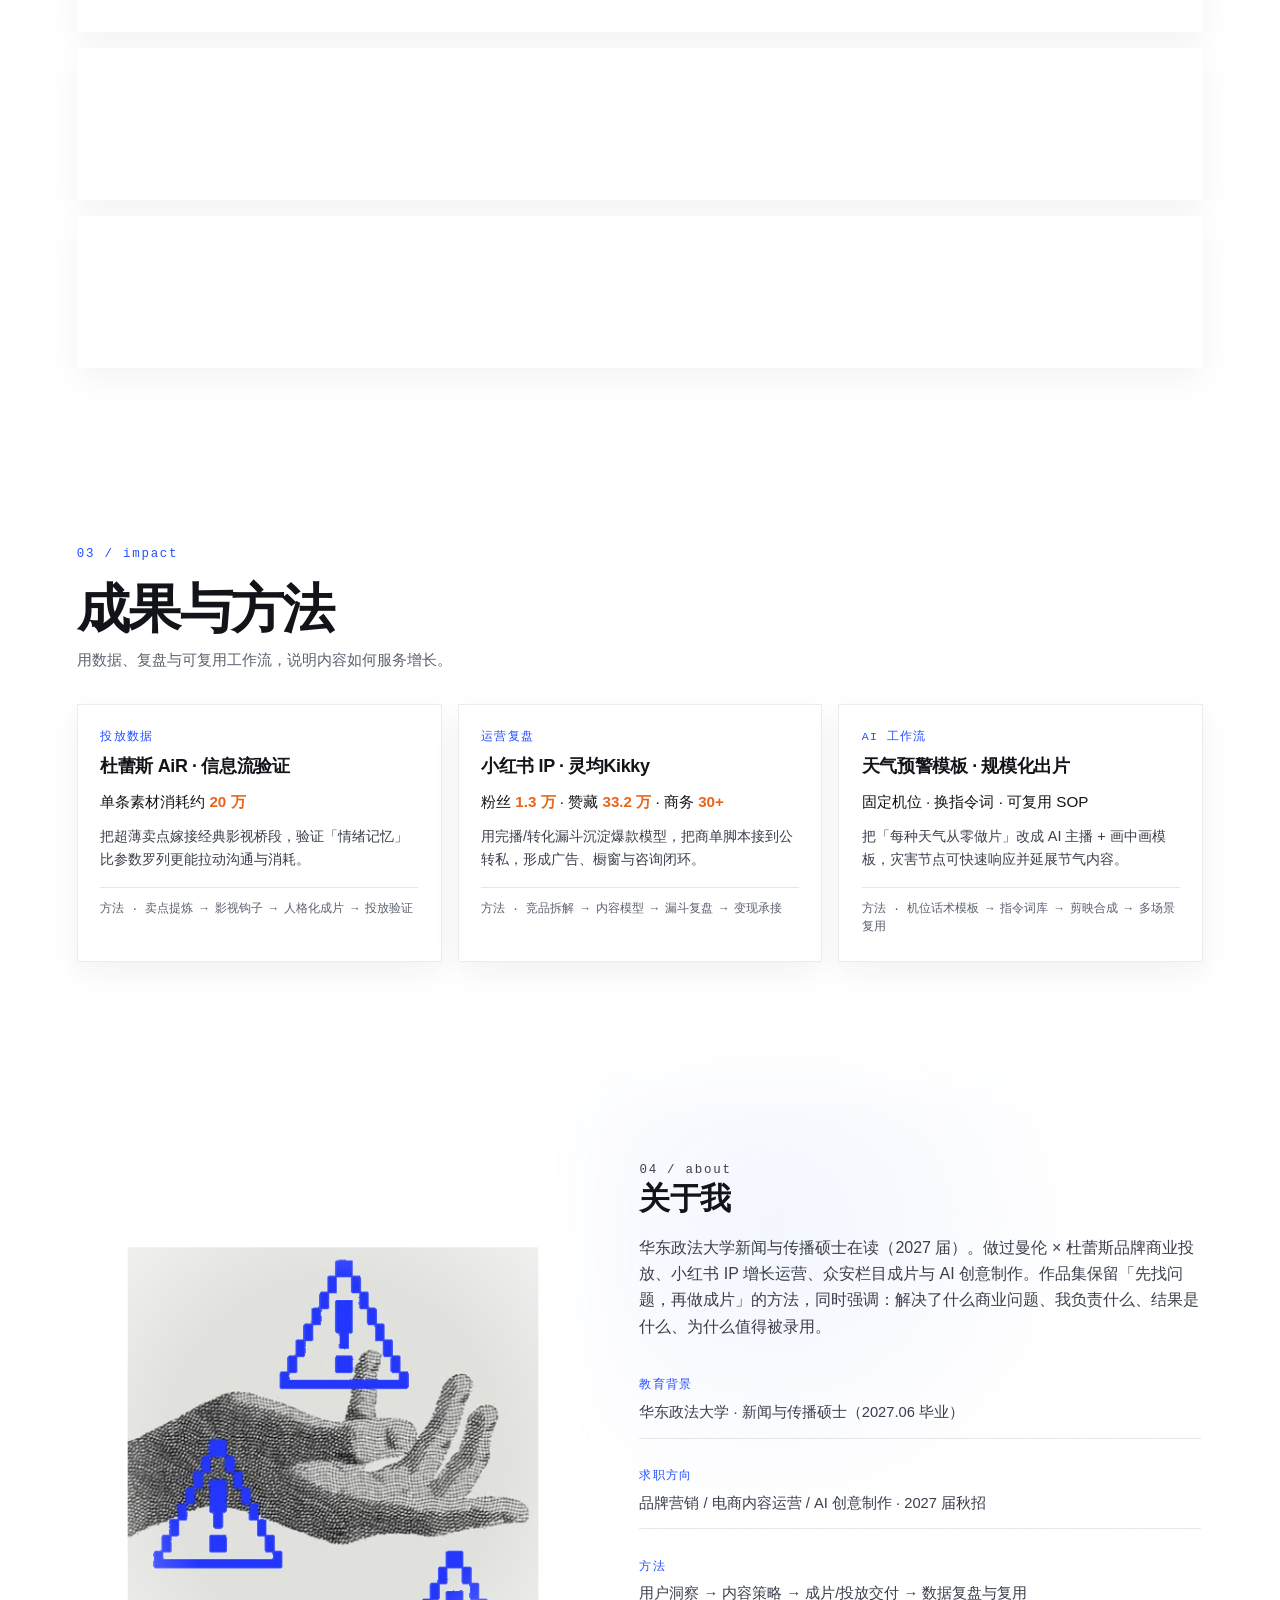
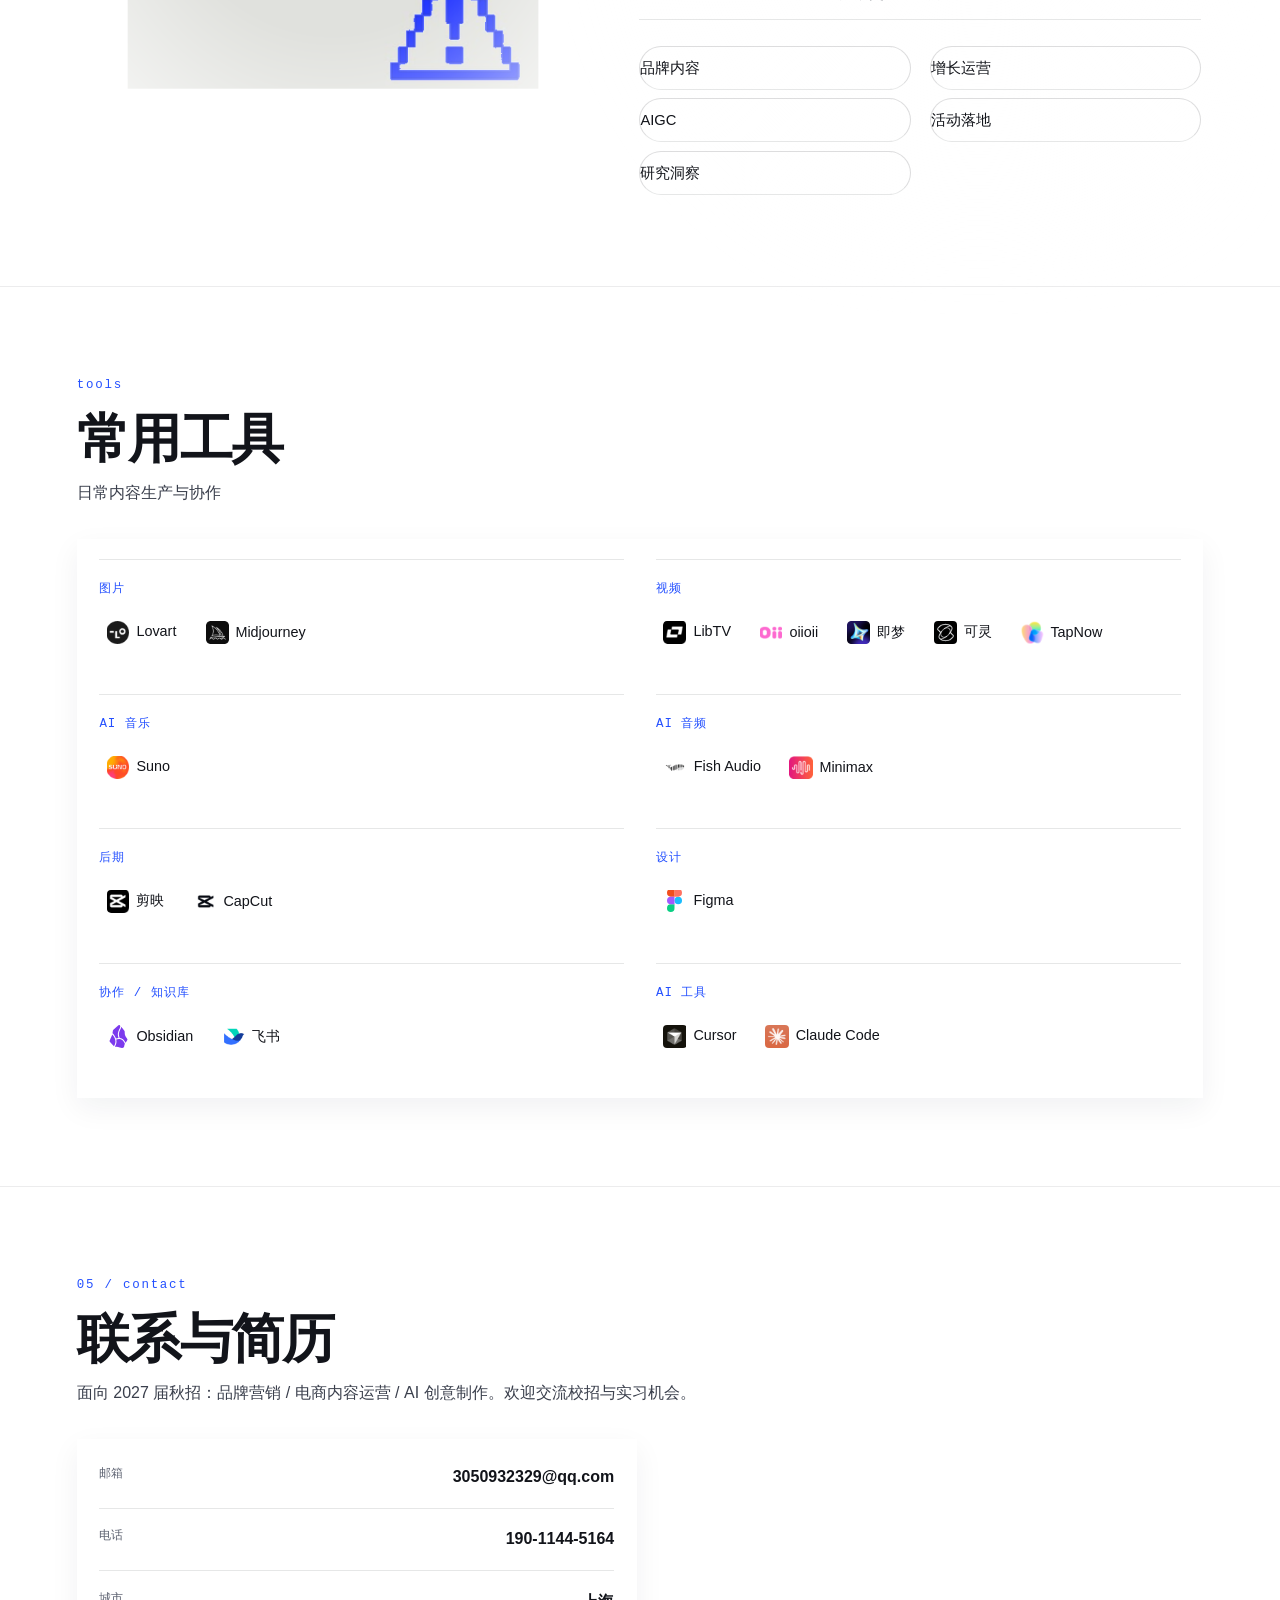
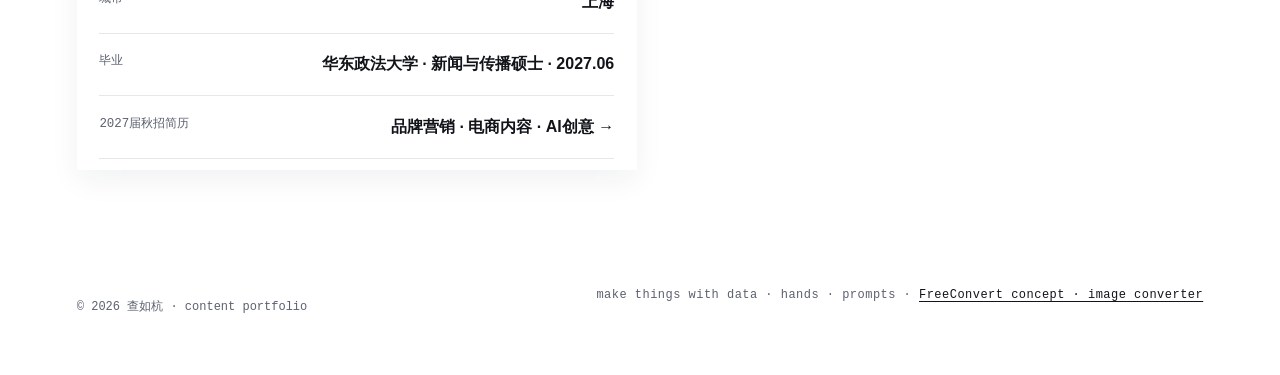
==== commit 6528264c: "Add Durex AiR AI immersive TVC to Manlun brand portfolio. Co-authored-by: Cursor <cursoragent@cursor" ====
--- a/index.html
+++ b/index.html
@@ -8,7 +8,7 @@
   <link rel="dns-prefetch" href="https://cdn.jsdelivr.net" />
   <link rel="preconnect" href="https://cdn.jsdelivr.net" crossorigin />
   <link rel="preload" as="image" href="assets/hero-name-typewriter.jpg" fetchpriority="high" />
-  <link rel="stylesheet" href="styles.css?v=48" />
+  <link rel="stylesheet" href="styles.css?v=49" />
 </head>
 <body>
   <div class="page-bg" aria-hidden="true"></div>
@@ -222,7 +222,7 @@
           <span>毕业</span>
           <strong>华东政法大学 · 新闻与传播硕士 · 2027.06</strong>
         </div>
-        <a class="contact-row" href="docs/resume/resume.html?v=48" target="_blank" rel="noopener noreferrer">
+        <a class="contact-row" href="docs/resume/resume.html?v=49" target="_blank" rel="noopener noreferrer">
           <span>2027届秋招简历</span>
           <strong>品牌营销 · 电商内容 · AI创意 →</strong>
         </a>
@@ -253,7 +253,7 @@
     </div>
   </div>
 
-  <script src="works.js?v=48" defer></script>
-  <script src="app.js?v=48" defer></script>
+  <script src="works.js?v=49" defer></script>
+  <script src="app.js?v=49" defer></script>
 </body>
 </html>
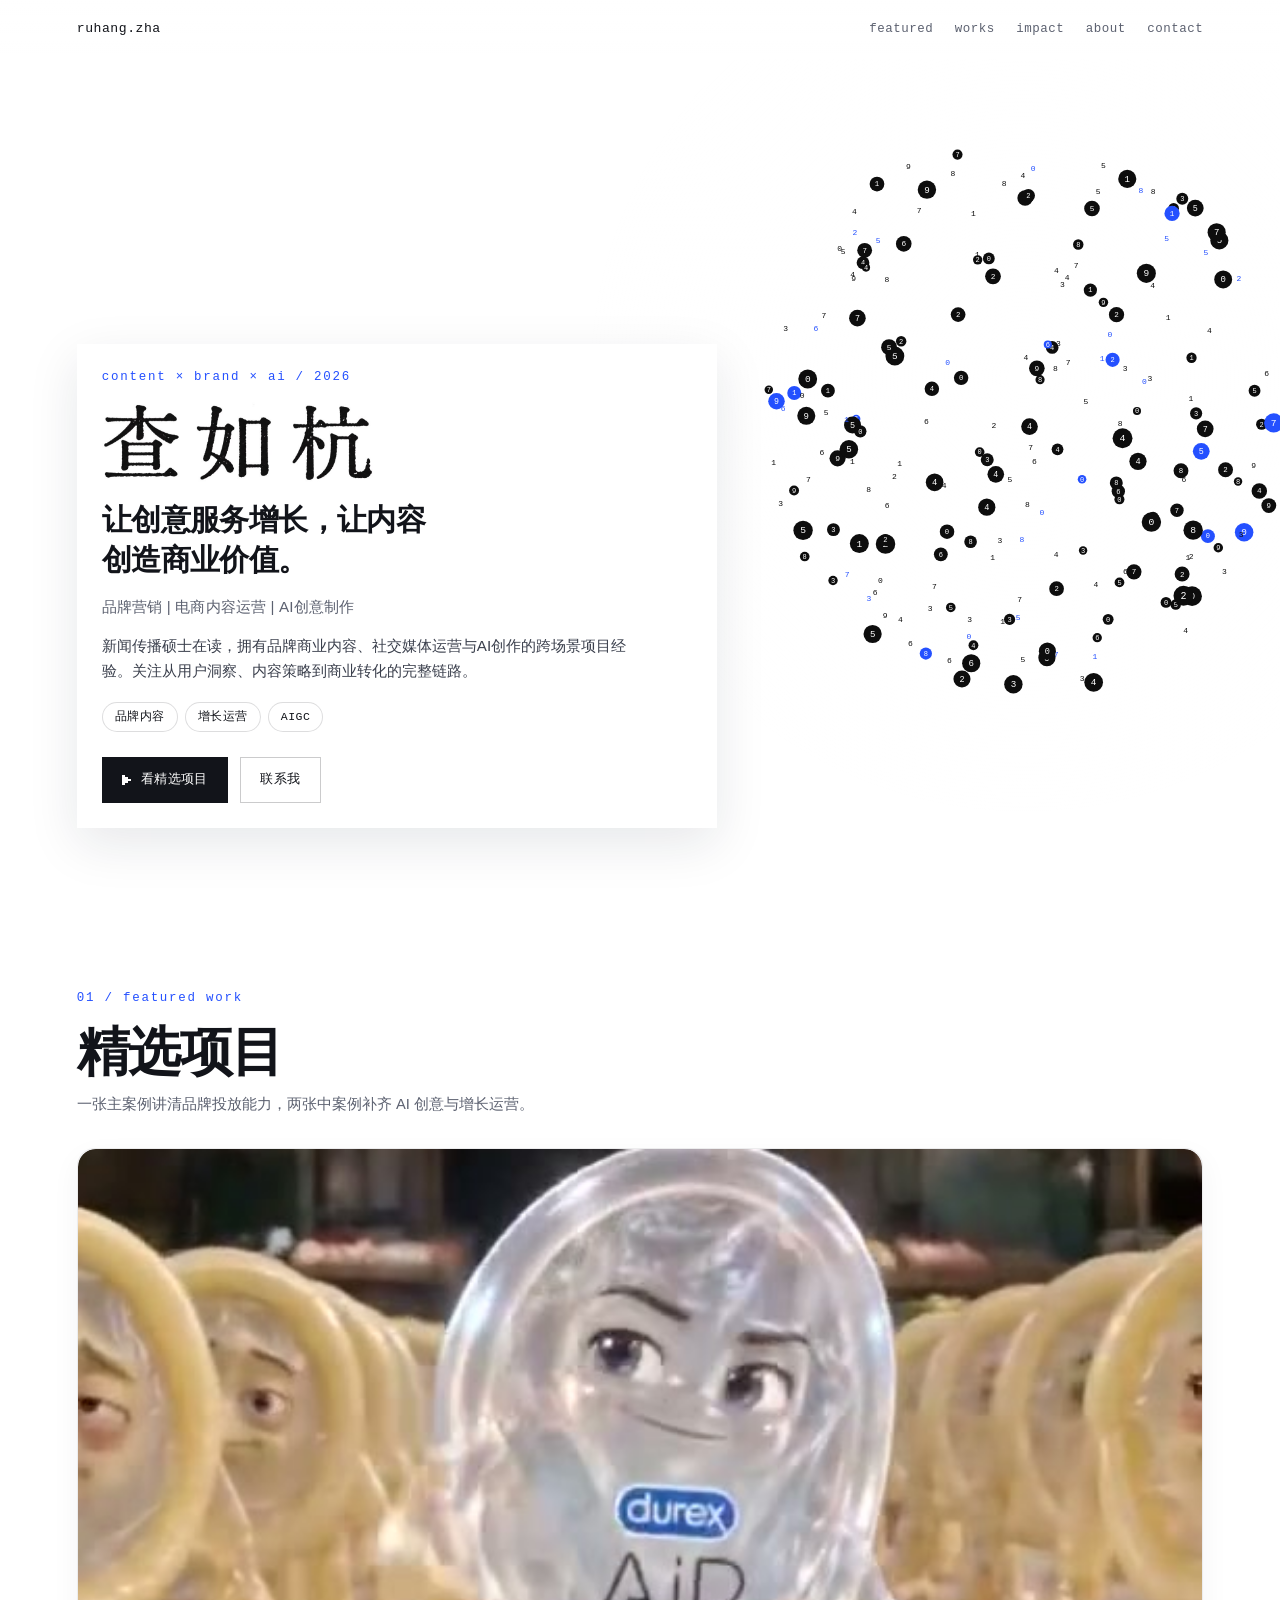
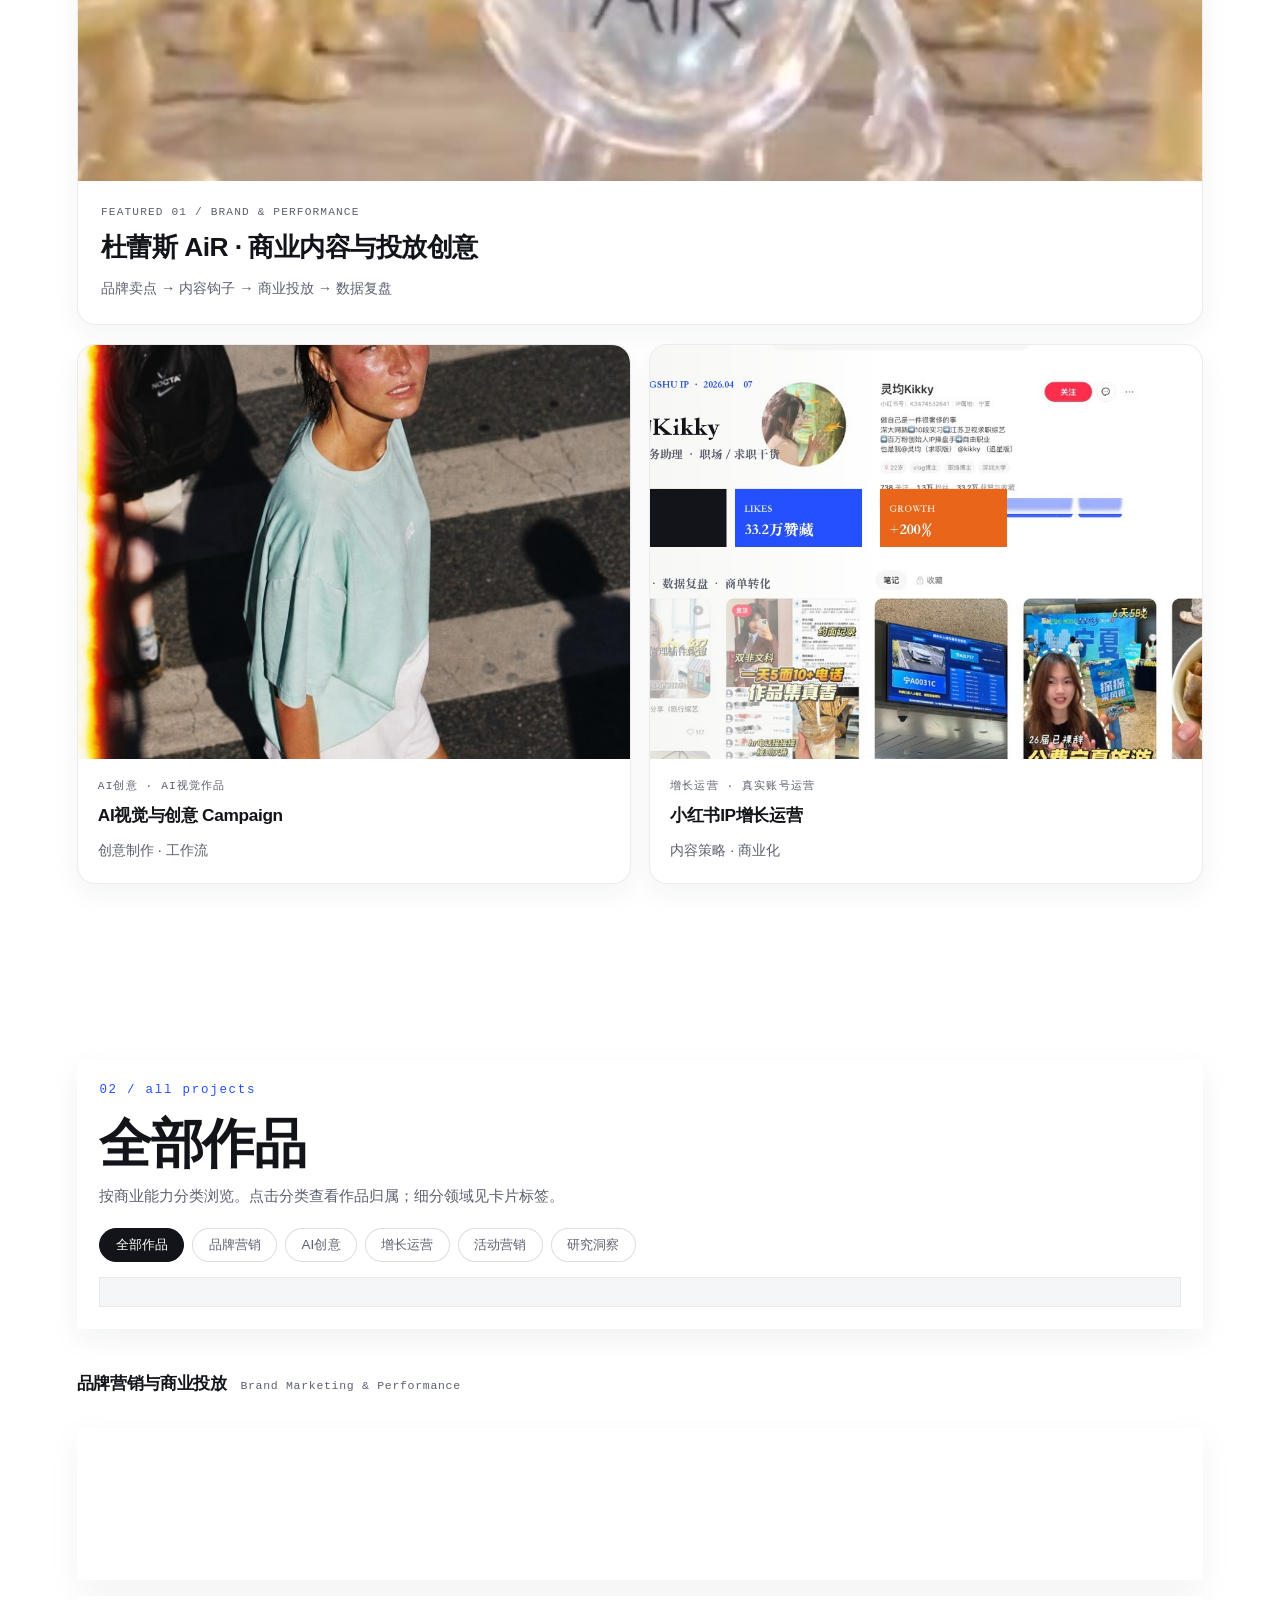
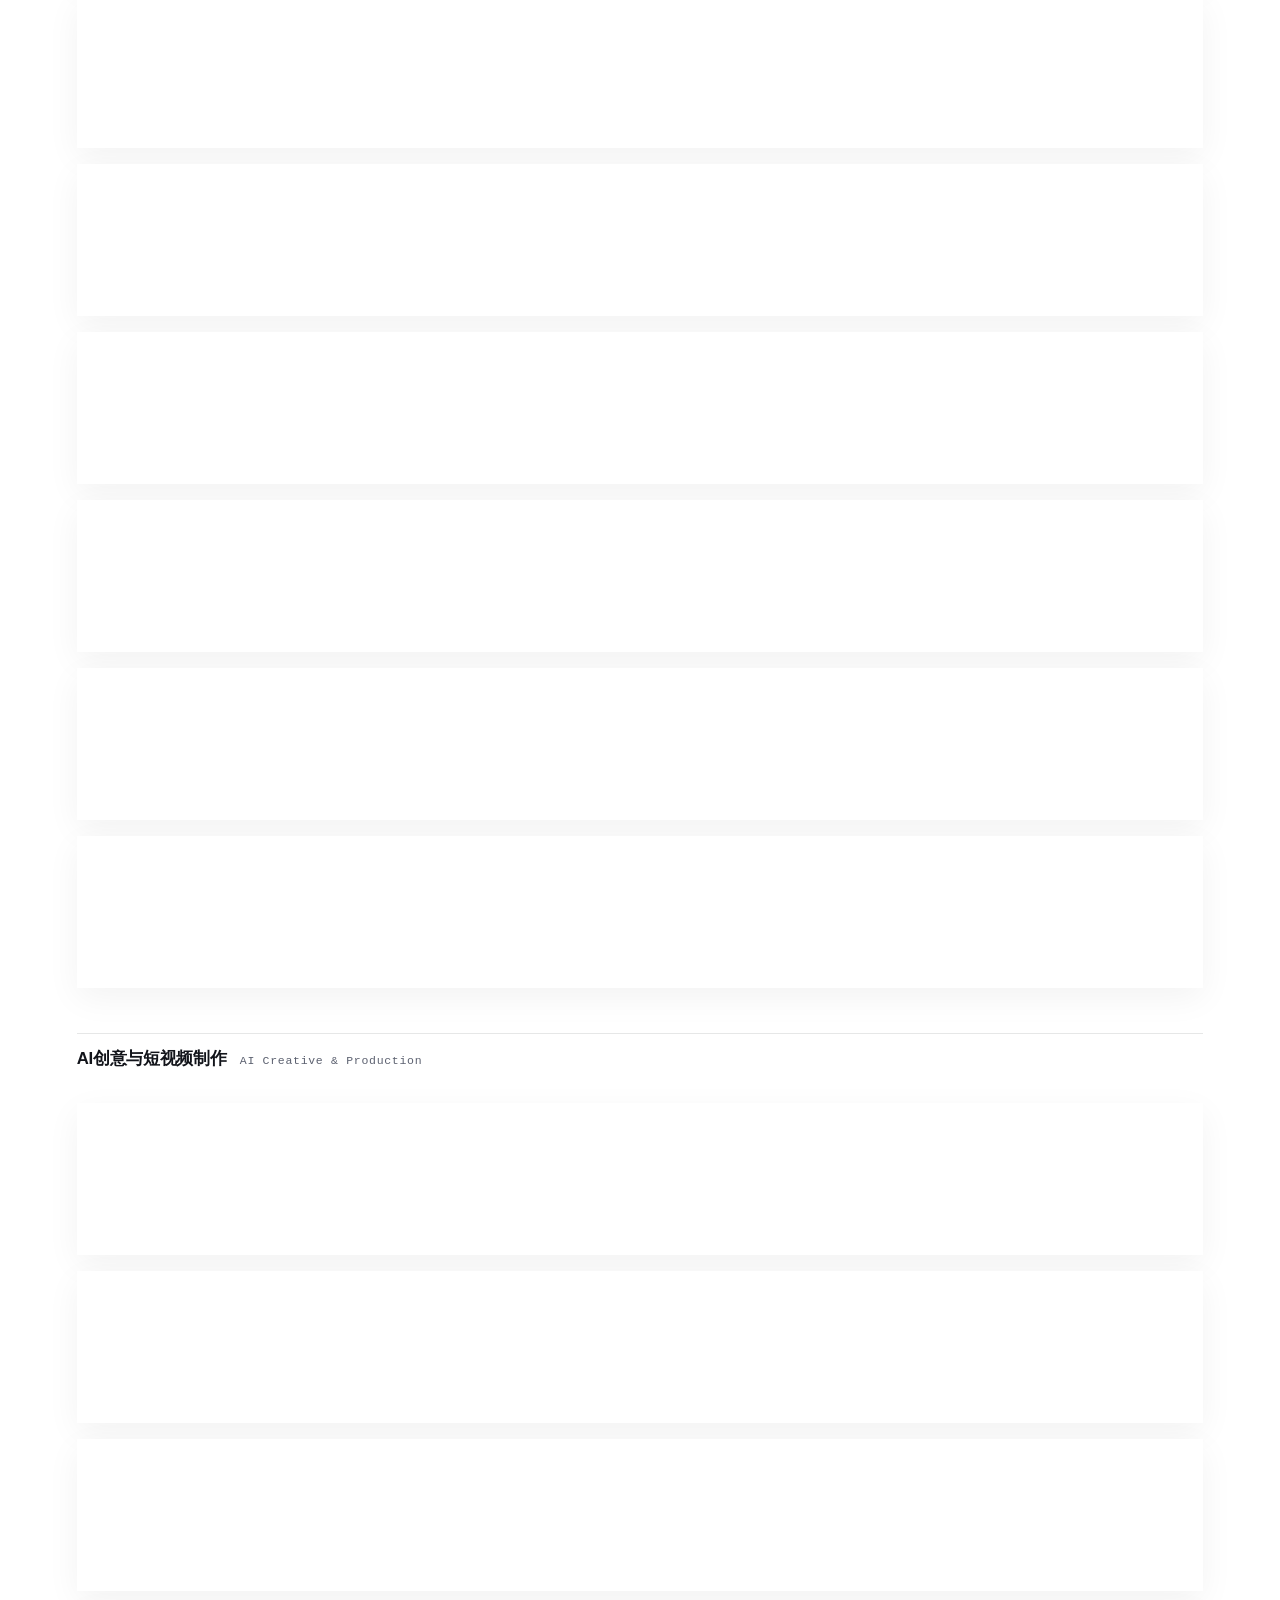
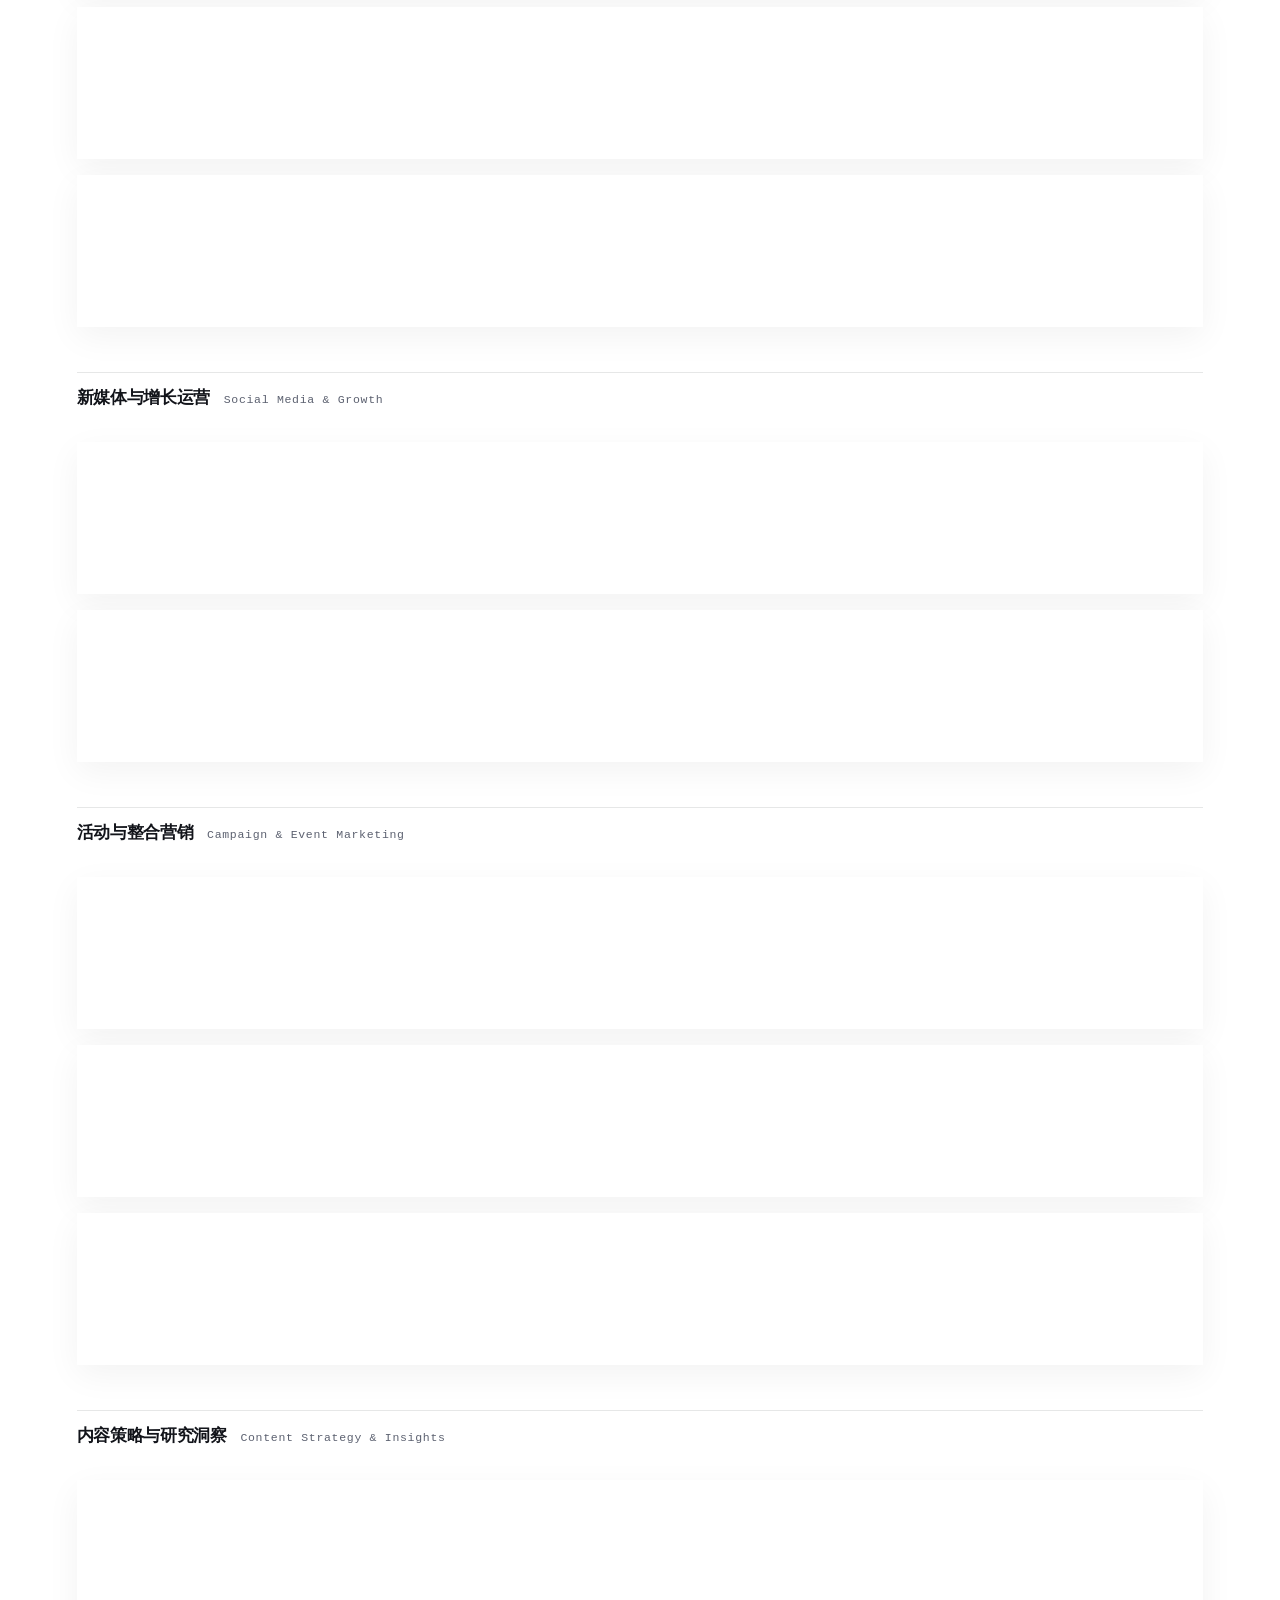
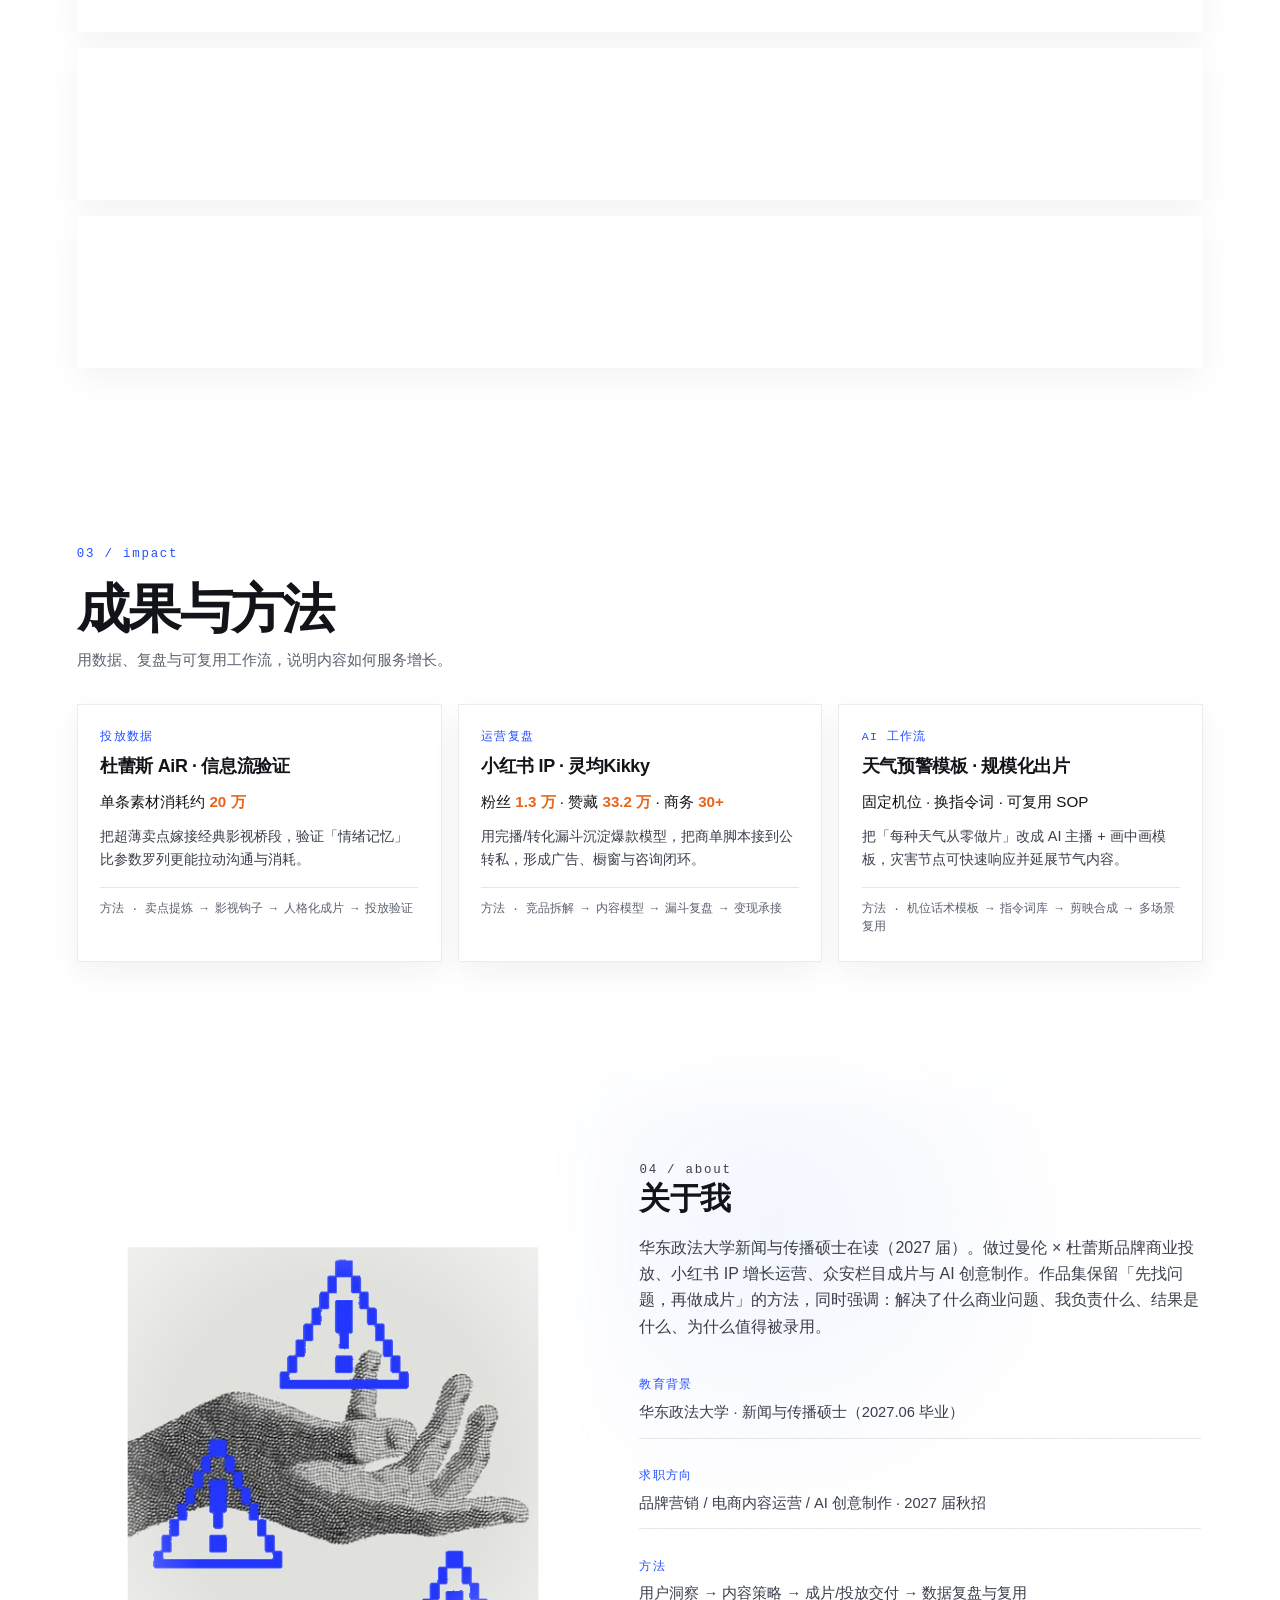
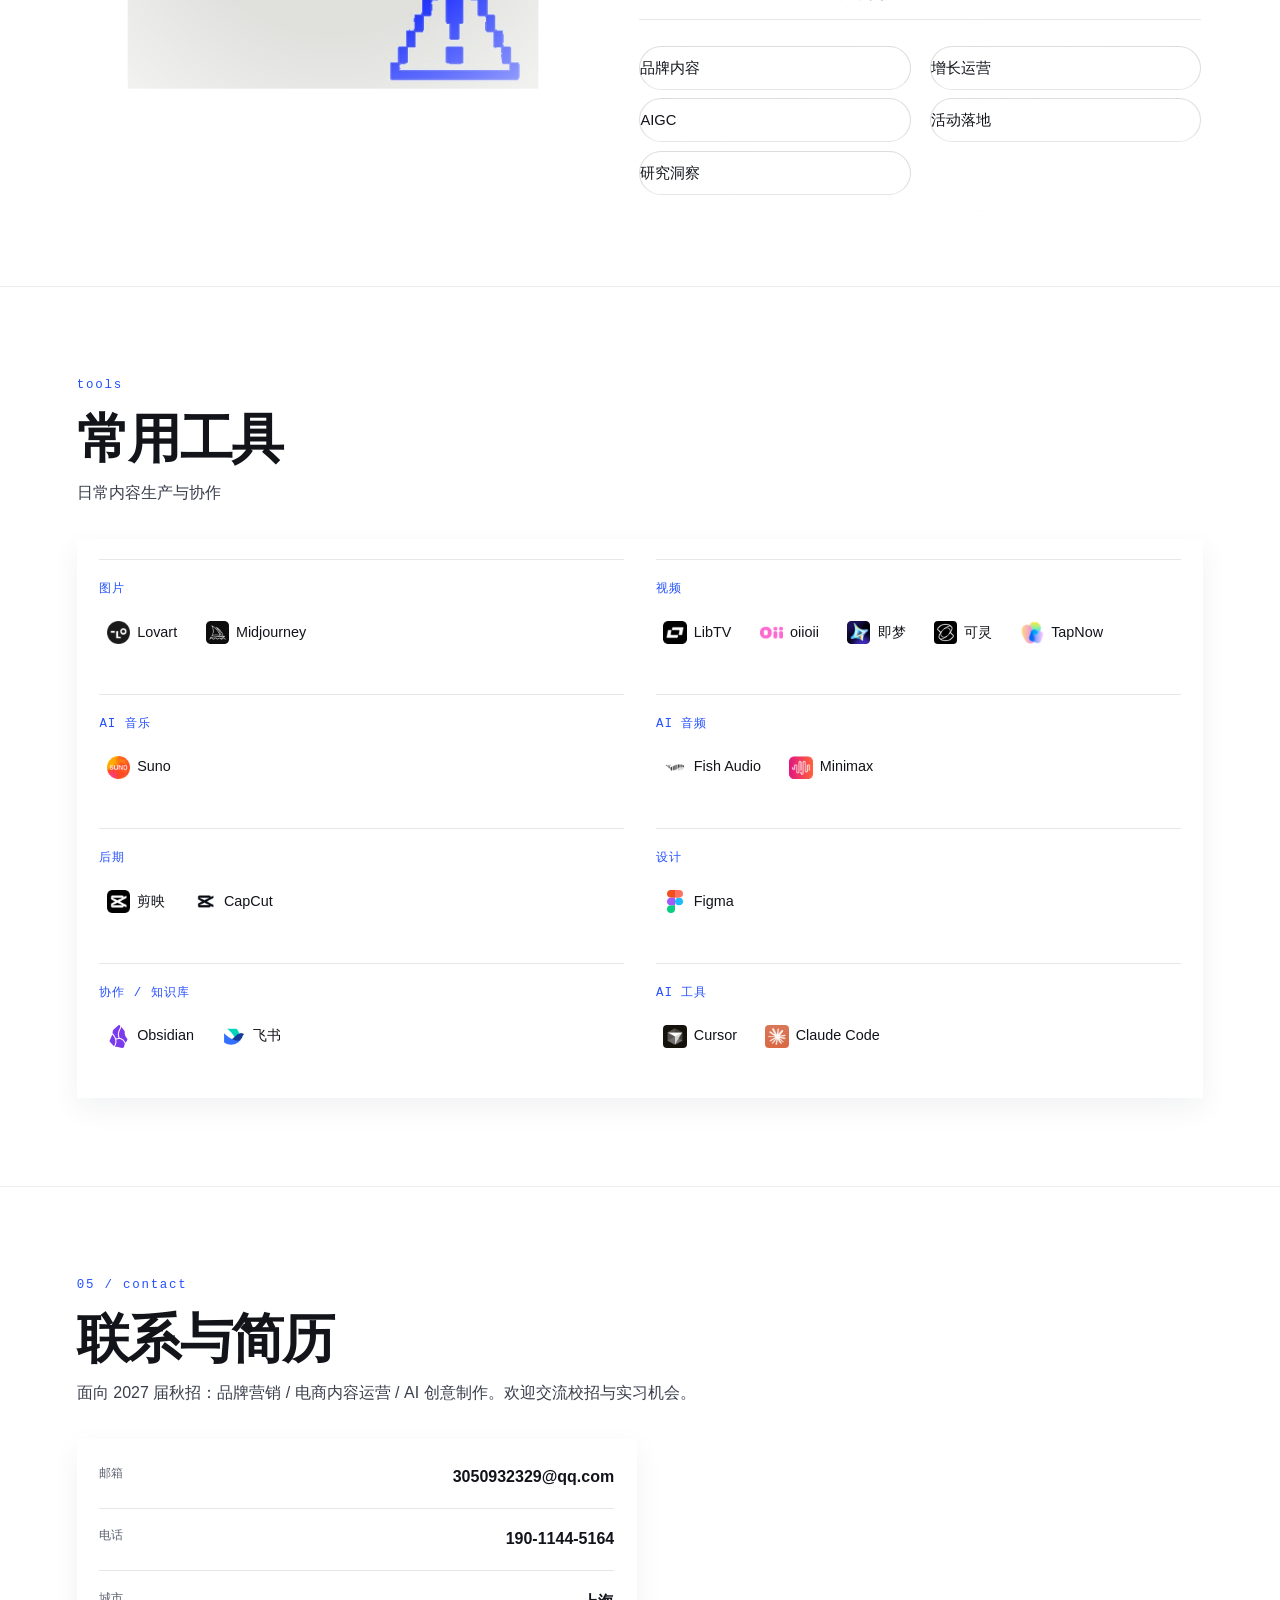
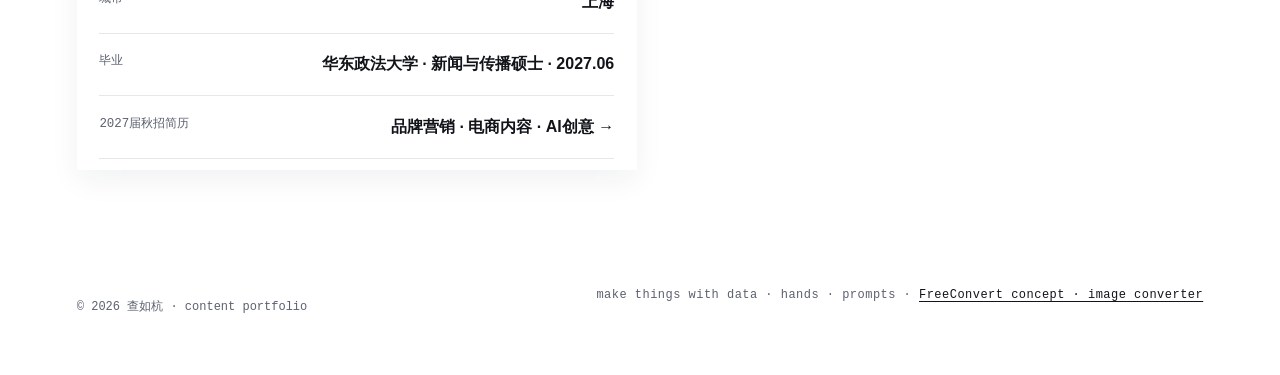
==== commit 4b3b5f9d: "Fix 观夏 gallery loading and redesign slide visuals. Serve portfolio media from same-origin instead of" ====
--- a/index.html
+++ b/index.html
@@ -8,7 +8,7 @@
   <link rel="dns-prefetch" href="https://cdn.jsdelivr.net" />
   <link rel="preconnect" href="https://cdn.jsdelivr.net" crossorigin />
   <link rel="preload" as="image" href="assets/hero-name-typewriter.jpg" fetchpriority="high" />
-  <link rel="stylesheet" href="styles.css?v=49" />
+  <link rel="stylesheet" href="styles.css?v=50" />
 </head>
 <body>
   <div class="page-bg" aria-hidden="true"></div>
@@ -222,7 +222,7 @@
           <span>毕业</span>
           <strong>华东政法大学 · 新闻与传播硕士 · 2027.06</strong>
         </div>
-        <a class="contact-row" href="docs/resume/resume.html?v=49" target="_blank" rel="noopener noreferrer">
+        <a class="contact-row" href="docs/resume/resume.html?v=50" target="_blank" rel="noopener noreferrer">
           <span>2027届秋招简历</span>
           <strong>品牌营销 · 电商内容 · AI创意 →</strong>
         </a>
@@ -253,7 +253,7 @@
     </div>
   </div>
 
-  <script src="works.js?v=49" defer></script>
-  <script src="app.js?v=49" defer></script>
+  <script src="works.js?v=50" defer></script>
+  <script src="app.js?v=50" defer></script>
 </body>
 </html>
